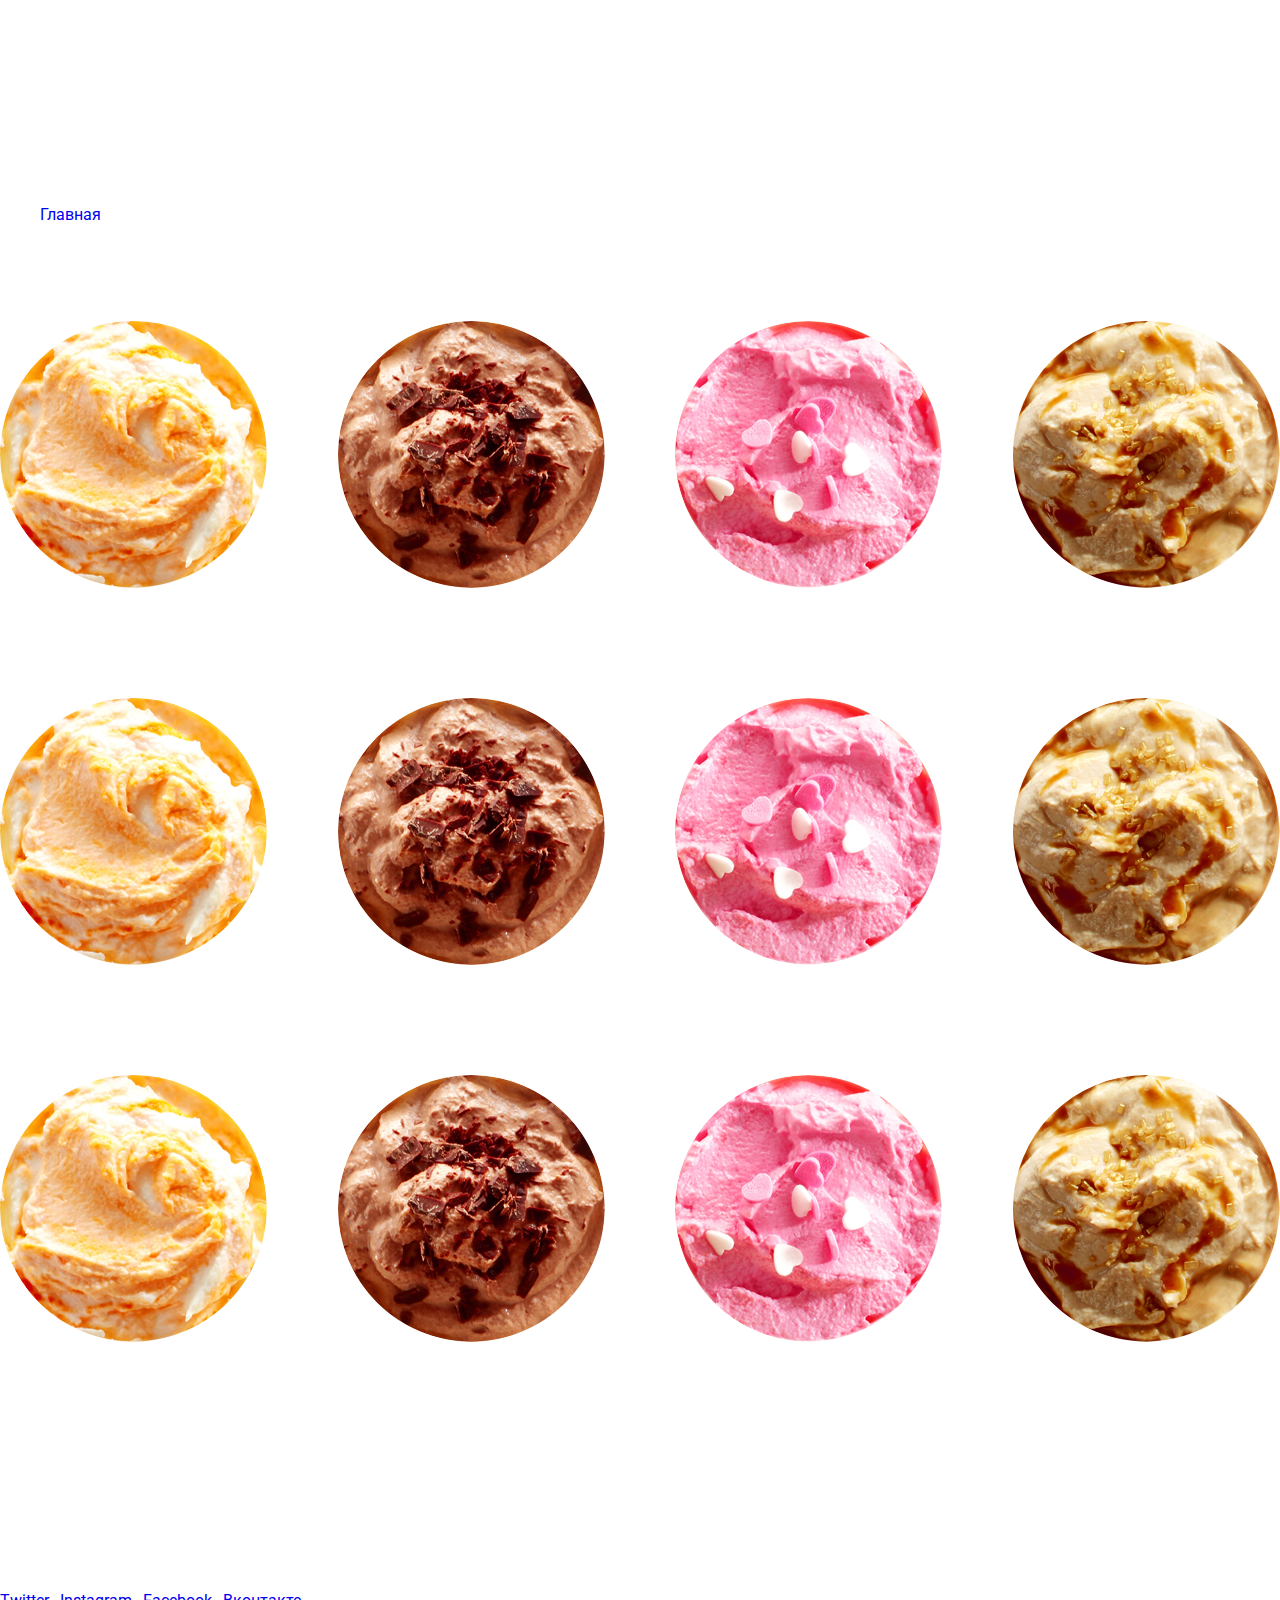
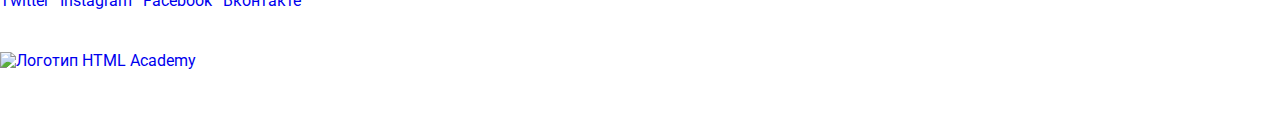
==== catalog.html @ 79c42450 "Разметка и первичная стилизация главной страницы" ====
<!DOCTYPE html>
<html lang="ru">
  <head>
    <meta charset="utf-8">
    <title>HTML Academy: Глейси</title>
    <link href="https://fonts.googleapis.com/css?family=Roboto:400,700&display=swap&subset=cyrillic-ext" rel="stylesheet">
    <link href="css/normalize.css" rel="stylesheet">
    <link href="css/style.css" rel="stylesheet">
  </head>

  <body>
    <div class="page-wrapper">
      <header class="header">
        <a href="index.html"><img src="img/logo.svg" width="154" height="64" alt="gllacy shop logo"></a>
        <nav class="navigation">
          <ul class="menu">
            <li><a href="catalog.html">Каталог</a></li>
            <li><a href="delivery.html">Доставка и оплата</a></li>
            <li><a href="about.html">О Компании</a></li>
          </ul>
          <div class="contacts">
            <ul class="user">
              <li><a href="search.html">Поиск</a></li>
              <li><a href="login.html">Вход</a></li>
              <li><a href="cart.html">Корзина</a></li>
            </ul>
            <p>C 10 до 20, ежедневно</p>
            <p>8 812 450-25-25</p>
          </div>
        </nav>
      </header>
    <main>
      <section>
        <ul>
          <li><a href="index.html">Главная</a></li>
          <li>Каталог</li>
          <li>Сливочное</li>
        </ul>
      </section>
      <h1>Сливочное мороженое</h1>
      <form>

      </form>
      <section>
        <ul class="ice-card">
          <li>
            <img class="ice-cream" src="img/ice/orange.jpg" width="267" height="267" alt="Сливочное с апельсиновым джемом и цитрусовой стружкой">
            <p>310₽/кг</p>
            <a href="orange.html">Сливочное с апельсиновым джемом и цитрусовой стружкой</a>
          </li>
          <li>
            <img class="ice-cream" src="img/ice/chocolate.jpg" width="267" height="267" alt="Сливочно-кофейное с кусочками шоколада">
            <p>380₽/кг</p>
            <a href="chocolate.html">Сливочно-кофейное с кусочками шоколада</a> 
          </li>
          <li>
            <img class="ice-cream" src="img/ice/strawberry.jpg" width="267" height="267" alt="Сливочно-клубничное с присыпкой из белого шоколада">
            <p>355₽/кг</p>
            <a href="strawberry.html">Сливочно-клубничное с присыпкой из белого шоколада</a>
          </li>
          <li>
            <img class="ice-cream" src="img/ice/caramel.jpg" width="267" height="267" alt="Сливочное крем-брюле с карамельной подливкой">
            <p>415₽/кг</p>
            <a href="caramel.html">Сливочное крем-брюле с карамельной подливкой</a>
          </li>
          <li>
            <img class="ice-cream" src="img/ice/orange.jpg" width="267" height="267" alt="Сливочное с апельсиновым джемом и цитрусовой стружкой">
            <p>310₽/кг</p>
            <a href="orange.html">Сливочное с апельсиновым джемом и цитрусовой стружкой</a>
          </li>
          <li>
            <img class="ice-cream" src="img/ice/chocolate.jpg" width="267" height="267" alt="Сливочно-кофейное с кусочками шоколада">
            <p>380₽/кг</p>
            <a href="chocolate.html">Сливочно-кофейное с кусочками шоколада</a> 
          </li>
          <li>
            <img class="ice-cream" src="img/ice/strawberry.jpg" width="267" height="267" alt="Сливочно-клубничное с присыпкой из белого шоколада">
            <p>355₽/кг</p>
            <a href="strawberry.html">Сливочно-клубничное с присыпкой из белого шоколада</a>
          </li>
          <li>
            <img class="ice-cream" src="img/ice/caramel.jpg" width="267" height="267" alt="Сливочное крем-брюле с карамельной подливкой">
            <p>415₽/кг</p>
            <a href="caramel.html">Сливочное крем-брюле с карамельной подливкой</a>
          </li>
          <li>
            <img class="ice-cream" src="img/ice/orange.jpg" width="267" height="267" alt="Сливочное с апельсиновым джемом и цитрусовой стружкой">
            <p>310₽/кг</p>
            <a href="orange.html">Сливочное с апельсиновым джемом и цитрусовой стружкой</a>
          </li>
          <li>
            <img class="ice-cream" src="img/ice/chocolate.jpg" width="267" height="267" alt="Сливочно-кофейное с кусочками шоколада">
            <p>380₽/кг</p>
            <a href="chocolate.html">Сливочно-кофейное с кусочками шоколада</a> 
          </li>
          <li>
            <img class="ice-cream" src="img/ice/strawberry.jpg" width="267" height="267" alt="Сливочно-клубничное с присыпкой из белого шоколада">
            <p>355₽/кг</p>
            <a href="strawberry.html">Сливочно-клубничное с присыпкой из белого шоколада</a>
          </li>
          <li>
            <img class="ice-cream" src="img/ice/caramel.jpg" width="267" height="267" alt="Сливочное крем-брюле с карамельной подливкой">
            <p>415₽/кг</p>
            <a href="caramel.html">Сливочное крем-брюле с карамельной подливкой</a>
          </li>
        </ul>
      </section>
      <section>
        <ul>
          <li>1</li>
          <li>2</li>
          <li>3</li>
          <li>4</li>
          <li>5</li>
          <li>></li>
        </ul>
      </section>
    </main>
    <footer>
      <div class="footer-social">
        <ul>
          <li><a href="twitter.com/sedona">Twitter</a></li>
          <li><a href="instagram.com/sedona">Instagram</a></li>
          <li><a href="facebook.com/sedona">Facebook</a></li>
          <li><a href="vk.com/c/sedona">Вконтакте</a></li>
        </ul>
      </div>
      <div class="footer-menu">
        <ul>
          <li><a href="for-suppliers.html">Для поставщиков</a></li>
          <li><a href="production.html">О производстве</a></li>
          <li><a href="documents.html">Наши документы</a></li>
          <li><a href="standards.html">Экологические стандарты</a></li>
        </ul>
      </div>
      <div>
        <a href="https://htmlacademy.ru/intensive/htmlcss"><img src="img/logo-htmlacademy.png" width="115" height="41" alt="Логотип HTML Academy"></a>
        <p>Сделано в HTML Academy 2019</p>
      </div>
    </footer>
    </div>
  </body>
</html>
---- css/style.css ----
body {
    margin: 0;
    padding: 0;
    font-family: "Roboto", Arial, sans-serif;
    font-size: 16px;
    line-height: 18px;
    font-weight: 400;
    color: #ffffff;
    box-sizing: border-box;
}
.visually-hidden {
    position: absolute;
    clip: rect(0 0 0 0);
    width: 1px;
    height: 1px;
    margin: -1px;
}
a {
    text-decoration: none;
}
.site-wrapper {
    box-sizing: border-box;
    position: relative;
    min-width: 1200px;
    margin: 0 auto;
    padding: 0 27px;
    background-color: #849d8f;
    background-image: url("../img/main-ice.png");
    background-repeat: no-repeat;
    background-position: top center;
    transition: background-image 0.5s ease, background-color 0.5s ease;
}
.site-wrapper::before,
.site-wrapper::after {
  content: "";
  visibility: hidden;
}

.site-wrapper::before {
  background-image: url("img/second-ice.png");
}

.site-wrapper::after {
  background-image: url("img/third-ice.png");
}
/* Слайдер */
.container {
    width: 1146px;
    margin: 0 auto;
    padding: 0 20px;
}
.slider {
    position: relative;
    padding-top: 265px;
    padding-bottom: 41px;
    text-align: center;
    color: #ffffff;
}
.slider-list {
    margin: 0;
    padding: 0;
    list-style: none;
}
.slide-title {
    width: 700px;
    margin: 0 auto;
    margin-bottom: 29px;
    font-size: 60px;
    line-height: 60px;
    font-weight: 800;
}
.slider-button {
    vertical-align: top;
    display: inline-block;
    font-size: 32px;
    line-height: 44px;
    font-weight: bold;
    text-align: center;
    color: #ffffff;
    text-decoration: none;
    text-shadow: 0 2px 5px rgba(160, 32, 11, 0.76);
    background: #f26843;
    background: linear-gradient(#F26843, #E74A35);
    border: none;
    border-radius: 50px;
    padding: 10px 40px;
    box-shadow: 0 2px 2px rgba(172, 16, 0, 0.64);
    cursor: pointer;
}
.slider-button:hover,
.slider-button:focus {
    background: linear-gradient(to bottom, #f58669 0%, #ec6f5e 100%);
    box-shadow: 0 2px 2px rgba(172, 16, 0, 1);
}
.slider-button:active {
    background: linear-gradient(to bottom, #d84732 0%, #e1613e 100%);
    box-shadow: inset 0 2px 2px rgba(172, 16, 0, 1);
}
.slider-controls {
    position: absolute;
    bottom: 63px;
    left: 0;
    z-index: 20;    
    font-size: 0;
}
.slider-controls label {
    display: inline-block;
    width: 17px;
    height: 17px;
    margin-right: 8px;
    vertical-align: top;
    background-color: transparent;
    border: 2px solid #ffffff;
    border-radius: 50%;
    cursor: pointer;
}
.slide {
    display: none;
}
#product-1:checked ~ .site-wrapper #slide1,
#product-2:checked ~ .site-wrapper #slide2,
#product-3:checked ~ .site-wrapper #slide3 {
  display: block;
}
#product-1:checked ~ .site-wrapper label[for="product-1"],
#product-2:checked ~ .site-wrapper label[for="product-2"],
#product-3:checked ~ .site-wrapper label[for="product-3"] {
  background-color: #ffffff;
}
#product-1:checked ~ .site-wrapper {
    background-color: #849d8f;
    background-image: url("../img/main-ice.png");
}
  
#product-2:checked ~ .site-wrapper {
    background-color: #8996a6;
    background-image: url("../img/second-ice.png");
}
  
#product-3:checked ~ .site-wrapper {
    background-color: #9d8b84;
    background-image: url("../img/third-ice.png");
}
/*Шапка*/
.header {
    display: flex;
    min-height: 118px;
    padding-top: 10px;
}
.main-navigation {
    display: flex;
    width: 100%;
    font-weight: bold;
    padding-top: 3px;
}
.menu,
.user {
    display: flex;
    list-style: none;
}
.user-navigation {
    display: flex;
    margin-left: auto;
    flex-direction: column;
    align-items: flex-end;
}
.menu li {
    margin-right: 25px;
}
.menu a {
    color: #ffffff;
    border-bottom: 1px solid rgba(255, 255, 255, 0.2);
}
.user a {
    display: flex;
    align-items: center;
    color: #ffffff;
}
.user li {
    font-weight: normal;
    font-size: 14px;
    line-height: 16px;
    background-color: rgba(255, 255, 255, 0.2);
    padding: 5px 15px;
    border-radius: 20px;
    margin-left: 10px;
}
.search li {
    padding: 7px;
}
.cart svg,
.login svg {
    padding-right: 5px;
}
.header-time {
    font-size: 14px;
    line-height: 16px;
    margin: 5px;
}
.header-tel {
    color: #ffffff;
    font-size: 22px;
    line-height: 24px;
}

/*Содержимое*/
.info-blocks {
    display: flex;
    margin-bottom: 40px;
}
.block {
    position: relative;
    width: 560px;
    min-height: 195px;
    border-radius: 15px;
}
.block:not(:last-child) {
    margin-right: 25px;
}
.raspberry-promo,
.chocolate-promo {
    font-size: 18px;
    line-height: 22px;
    font-weight: bold;
    padding: 20px;
    padding-top: 15px;
}
.raspberry-promo h2,
.chocolate-promo h2 {
    font-size: 35px;
    line-height: 41px;
    margin-top: 0;
    margin-bottom: 15px;
}
.raspberry-promo {
    background: url("../img/bg-raspberry.jpg") no-repeat center;
}
.chocolate-promo {
    background: url("../img/bg-chocolate.jpg") no-repeat center;
}
.raspberry-promo p,
.chocolate-promo p {
    margin-top: 0;
}
.block-button {
    position: absolute;
    display: inline-block;
    right: 20px;
    bottom: 25px;
    font-size: 18px;
    line-height: 24px;
    color: #ffffff;
    background: linear-gradient(#F26843, #E74A35);
    border: none;
    border-radius: 50px;
    padding: 11px 23px;
    box-shadow: 0 2px 2px rgba(172, 16, 0, 0.64);
}
.mailing-button {
    font-size: 18px;
    line-height: 24px;
    font-weight: bold;
    color: #ffffff;
    background: linear-gradient(#F26843, #E74A35);
    border: none;
    border-radius: 50px;
    padding: 10px 20px;
    box-shadow: 0 2px 2px rgba(172, 16, 0, 0.64);   
}
.block-button:hover,
.block-button:focus,
.mailing-button:hover,
.mailing-button:focus {
    background: linear-gradient(rgba(255, 255, 255, 0.2), rgba(255, 255, 255, 0.2)),
    linear-gradient(#E74A35, #F26843);
    box-shadow: 0px 2px 2px #AC1000;
}
.block-button:active,
.mailing-button:active {
    background: linear-gradient(rgba(0, 0, 0, 0.07), rgba(0, 0, 0, 0.07)), 
    linear-gradient(0deg, #F26843 0%, #E74A35 100%);;
    box-shadow: inset 0px 2px 2px #942718;
}
.advantages {
    display: flex;
    justify-content: space-between;
    flex-wrap: wrap;
    width: 100%;
    min-height: 305px;
    background: url("../img/bg-waffle.jpg") center;
    color: #323232;
    border-radius: 15px;
    padding: 25px 20px;
    margin-bottom: 40px;
    box-sizing: border-box;
}
.advantages h2 {
    font-size: 24px;
    line-height: 30px;
    margin: 0;
    margin-bottom: 22px;
}
.advantages p {
    position: relative;
    font-size: 16px;
    line-height: 22px;
    width: 480px;
    padding-left: 55px;
    margin: 0;
    margin-bottom: 25px;
}
.advantages p:nth-last-child(1),
.advantages p:nth-last-child(2) {
    margin: 0;
}
.production::before {
    position: absolute;
    content: "";
    background-image: url("../img/ice-cream.svg");
    background-repeat: no-repeat;
    width: 49px;
    height: 49px;
    left: 0;
    top: -15px;
}
.eco::before {
    position: absolute;
    content: "";
    background-image: url("../img/eco.svg");
    background-repeat: no-repeat;
    width: 49px;
    height: 49px;
    left: 0;
    top: -15px;
}
.farm::before {
    position: absolute;
    content: "";
    background-image: url("../img/cow.svg");
    background-repeat: no-repeat;
    width: 49px;
    height: 49px;
    left: -7px;
    top: -15px;
}
.delivery::before {
    position: absolute;
    content: "";
    background-image: url("../img/thermometer.svg");
    background-repeat: no-repeat;
    width: 49px;
    height: 49px;
    left: -7px;
    top: -15px;
}
.service { 
    box-sizing: border-box;
    background: url("../img/bg-strawberry.jpg") no-repeat; 
    background-position: -27px -225px;
    background-color: #ffffff;
    color: #323232;
    padding: 25px 20px;
    min-height: 220px;
}
.service p {
    margin: 0;
    margin-bottom: 7px;
}
.service a {
    display: inline-block;
    width: 300px;
    font-size: 24px;
    line-height: 30px;
    font-weight: bold;
    color: #323232;
    text-decoration: underline;
}
.service a:hover,
.service a:focus,
.service a:active,
.ice-card a:hover,
.ice-card a:active,
.ice-card a:focus {
    color: #FFBC9E;
    border-bottom: 1px solid rgba(249, 172, 159, 0.3);
}
.mailing {
    position: relative;
    color: #5a5a5a;
    background-color: #F8F7F4;
    background: url("../img/bg-post.png") no-repeat;
    border-radius: 15px;
    min-height: 220px;
}
.inner-mailing {
    box-sizing: border-box;
    position: absolute;
    background-color: #F8F7F4;
    margin: 5px;
    border-radius: 15px;
    min-height: 210px;
    padding: 28px 22px;
}
.inner-mailing p {
    margin: 0;
    line-height: 22px;
}
.mailing-form {
    display: flex;
    justify-content: space-between;
    margin-top: 37px;
}
.mailing-form input {
    color: #323232;
    font-weight: bold;
    padding: 12px;
    width: 340px;
    border-radius: 5px;
    border: none;
    box-shadow: inset 0 0 0 1px rgba(178, 178, 178, 0.52);
}
.mailing-form input:hover {
    border: none;
    box-shadow: inset 0 0 0 2px rgba(154, 154, 154, 0.52);
}
.mailing-form input:focus,
.mailing-form input:active {
    border: none;
    outline: none;
    box-shadow: inset 0 0 0 2px rgba(46, 136, 228, 0.52);
}
input::-webkit-input-placeholder {
    color: #999999;
    font-weight: normal;
}
.map-section {
    position: relative;
    padding-top: 15px;
}
.map {
    display: block;
    position: relative;
    padding: 0;
    margin: 0;
    left: 50%;
    transform: translate(-50%);
}
.feedback {
    box-sizing: border-box;
    position: absolute;
    right: 0;
    top: 50%;
    transform: translateY(-50%);
    margin: 0;
    width: 305px;
    min-height: 300px;
    padding: 12px 24px;
    color: #323232;
    background-color: #ffffff;
    border-radius: 15px;
    font-size: 14px;
    line-height: 20px;
    font-weight: bold;
}
.contacts {
    font-size: 18px;
    line-height: 24px;
    margin: 0;
    padding: 0;
}
.contacts-info {
    width: 180px;
    margin: 0;
    padding: 0;
    padding-top: 18px;
}
.tel {
    padding-top: 7px;
}
.time {
    padding-top: 0;
}
.feedback-button {
    font-size: 18px;
    line-height: 24px;
    font-weight: bold;
    color: #ffffff;
    background: linear-gradient(#F26843, #E74A35);
    border: none;
    border-radius: 50px;
    padding: 10px 30px;
    margin-top: 25px;
    box-shadow: 0 2px 2px rgba(172, 16, 0, 0.64);
}
.feedback-button:hover,
.feedback-button:focus {
    background: linear-gradient(rgba(255, 255, 255, 0.2), rgba(255, 255, 255, 0.2)),
    linear-gradient(#E74A35, #F26843);
    box-shadow: 0px 2px 2px #AC1000;
}
.feedback-button:active {
    background: linear-gradient(rgba(0, 0, 0, 0.07), rgba(0, 0, 0, 0.07)), 
    linear-gradient(0deg, #F26843 0%, #E74A35 100%);;
    box-shadow: inset 0px 2px 2px #942718;
}

/* Каталог  */
.ice-card {
    list-style: none;
    padding: 0;
    margin: 0;
    display: flex;
    flex-wrap: wrap;
    justify-content: space-between;
}
.ice-card a {
    font-size: 16px;
    line-height: 22px;
    color: #ffffff;
    border-bottom: 1px solid rgba(255, 255, 255, 0.3);
}
.ice-card li {
    width: 267px;
    text-align: center;
}
.ice-card img {
    border-radius: 50%;
    margin-bottom: 12px;
}
.hits li {
    position: relative;
    margin-bottom: 36px;
}
.item-price {
    position: absolute;
    display: flex;
    align-items: baseline;
    top: 180px;
    left: 0;
}
.item-price svg {
    align-self: center;
}
.price {
    font-size: 45px;
    font-weight: bold;
    padding-right: 4px;
}
.measure {
    font-size: 30px;
    font-weight: bold;
}
/*Футер*/
.footer {
    min-height: 100px;
    display: flex;
    justify-content: space-between;
    align-items: center;
    border-top: 1px solid rgba(255, 255, 255, 0.3); 
}
.footer-social ul {
    display: flex;
    list-style: none;
    padding: 0;
    margin: 0;
}
.footer-social li {
    margin-right: 11px;
}
.footer-social svg {
    opacity: 0.8;
    border: 2px solid rgba(255, 255, 255, 0.5);
    border-radius: 50%;
}
.footer-menu { 
    width: 350px;
}
.footer-menu ul {
    display: flex;
    flex-wrap: wrap;
    list-style: none;
    padding: 0;
    margin: 0;
}
.footer-menu li {
    min-width: 140px;
    font-size: 13px;
    line-height: 16px;
    padding-right: 2px;
    padding-bottom: 5px;
}
.footer-menu a {   
    color: #ffffff;
    border-bottom: 1px solid rgba(255, 255, 255, 0.2);
}
.footer-menu a:hover,
.footer-menu a:active,
.footer-menu a:focus {
    color: #FFBC9E;
    border-bottom: 1px solid rgba(249, 172, 159, 0.3);
}
.favourite {
    position: relative;
    font-weight: bold;
}
.favourite::before {
    position: absolute;
    content: "";
    width: 15px;
    height: 13px;
    background: url("../img/heart.svg") no-repeat;
    top: 0;
    left: -20px;
}
.footer-copyright {
    display: flex;
    flex-direction: column;
}
.footer-copyright p {
    font-size: 12px;
    line-height: 16px;
    margin: 0;
    margin-top: 5px;
}
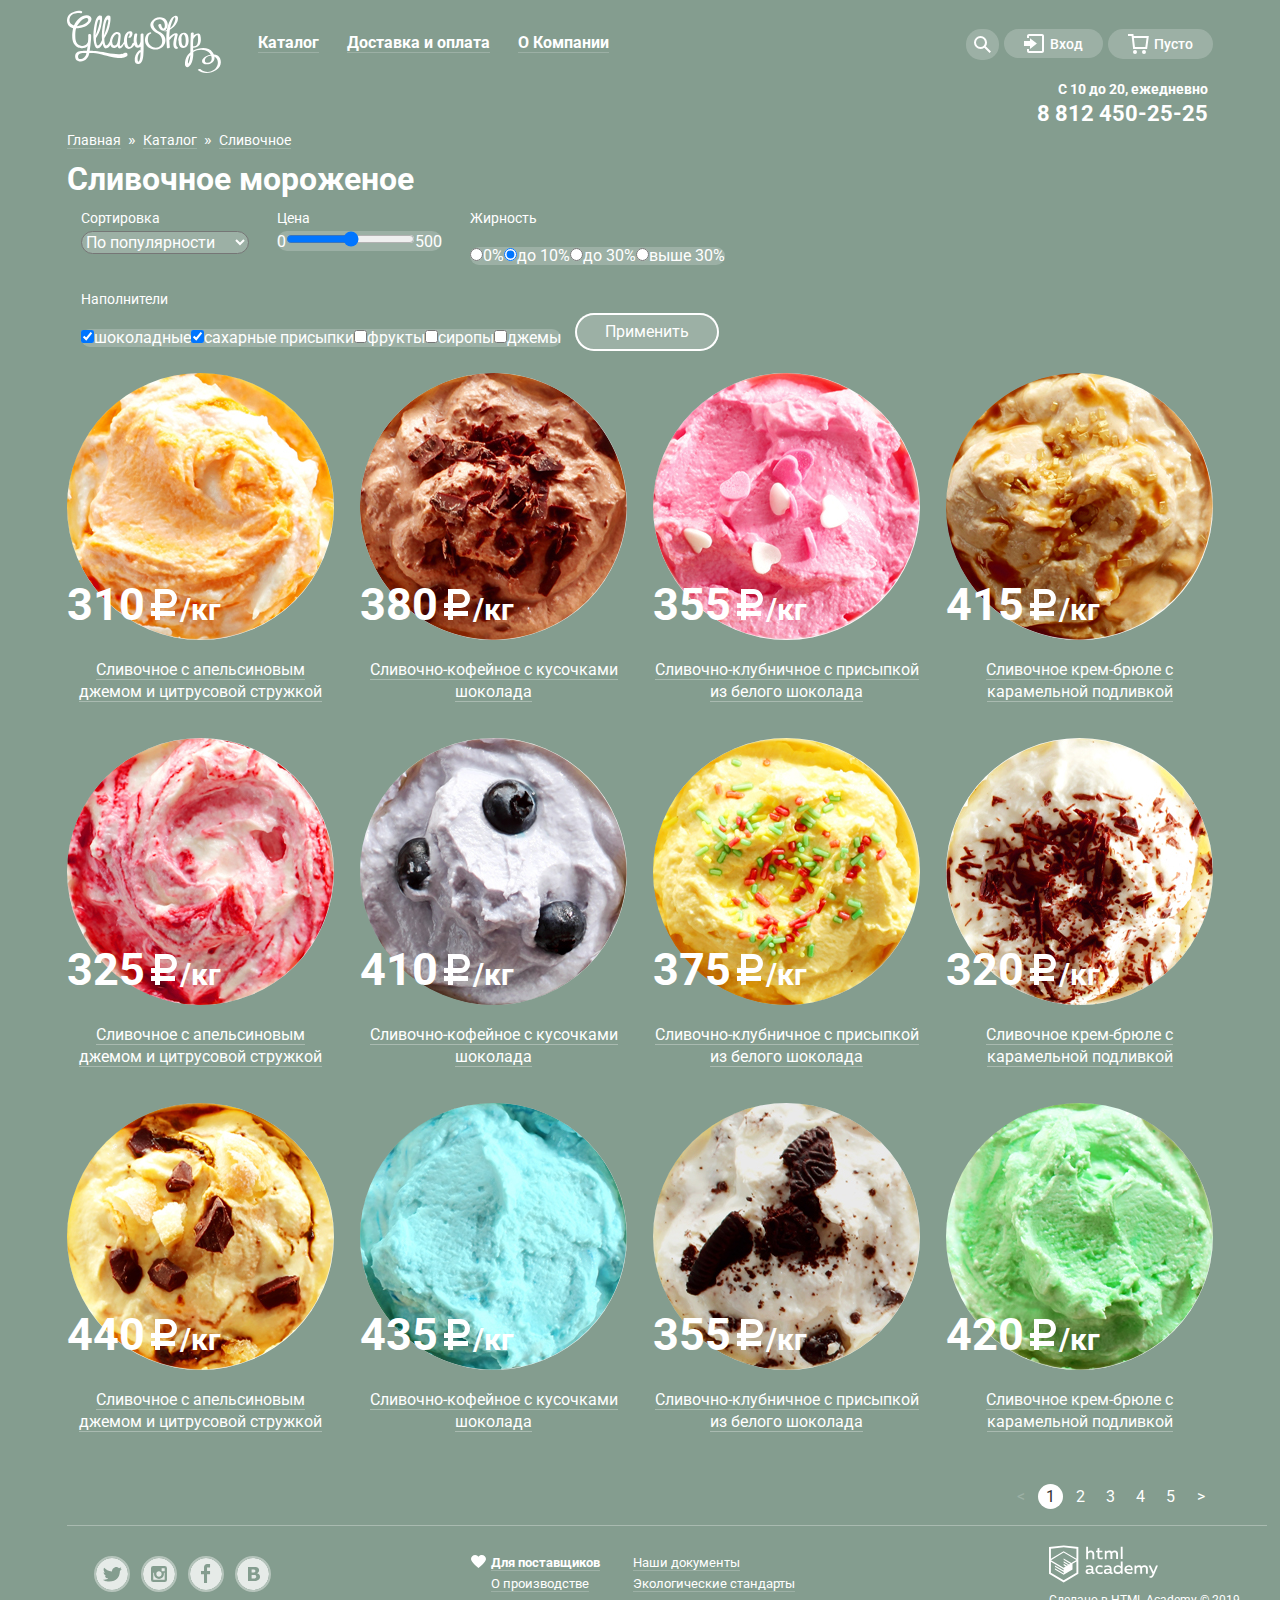
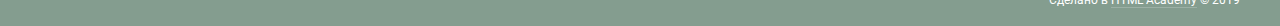
==== commit 724f2a92: "Разметка, оживление" ====
--- a/catalog.html
+++ b/catalog.html
@@ -9,134 +9,284 @@
   </head>
 
   <body>
-    <div class="page-wrapper">
+    <div class="inner-wrapper">
       <header class="header">
-        <a href="index.html"><img src="img/logo.svg" width="154" height="64" alt="gllacy shop logo"></a>
-        <nav class="navigation">
+        <a class="header-logo" href="index.html"><img src="img/logo.svg" width="154" height="64" alt="gllacy shop logo"></a>
+        <nav class="main-navigation">
           <ul class="menu">
-            <li><a href="catalog.html">Каталог</a></li>
-            <li><a href="delivery.html">Доставка и оплата</a></li>
-            <li><a href="about.html">О Компании</a></li>
-          </ul>
-          <div class="contacts">
+            <li class="menu-menu-item"><a href="catalog.html">Каталог</a>
+              <!--<ul class="submenu">
+                <li><a href="#">Новинки</a></li>
+                <li><a href="#">Сливочное</a></li>
+                <li><a href="#">Щербеты</a></li>
+                <li><a href="#">Фруктовый лед</a></li>
+                <li><a href="#">Мелорин</a></li>
+              </ul>-->
+            </li>
+            <li class="menu-menu-item"><a href="delivery.html">Доставка и оплата</a></li>
+            <li class="menu-menu-item"><a href="about.html">О Компании</a></li>
+          </ul>
+          <div class="user-navigation">
             <ul class="user">
-              <li><a href="search.html">Поиск</a></li>
-              <li><a href="login.html">Вход</a></li>
-              <li><a href="cart.html">Корзина</a></li>
+              <li><button class="user-menu-item search" type="button">
+                <svg xmlns="http://www.w3.org/2000/svg" xmlns:xlink="http://www.w3.org/1999/xlink" width="17" height="17" viewBox="0 0 17 17"><path fill="#fff" d="M16.958 15.527L11.75 10.32A6.455 6.455 0 0 0 13 6.5 6.5 6.5 0 1 0 6.5 13a6.465 6.465 0 0 0 3.839-1.263l5.205 5.204 1.414-1.414zM6.5 11C4.019 11 2 8.981 2 6.5S4.019 2 6.5 2 11 4.019 11 6.5 8.981 11 6.5 11z"/></svg>
+              </button></li>
+              <li><button class="user-menu-item" type="button">
+                <svg class="login-icon" xmlns="http://www.w3.org/2000/svg" xmlns:xlink="http://www.w3.org/1999/xlink" width="21" height="19" viewBox="0 0 21 19" fill="#ffffff"><path d="M6 14.875L12.917 9.5 6 4.125v2.917H-.042v4.917H6z"/><path d="M18 0H5C3.9 0 3 .9 3 2v2h2V2h13v15H5v-2H3v2c0 1.1.9 2 2 2h13c1.1 0 2-.9 2-2V2c0-1.1-.9-2-2-2z"/></svg>
+                Вход</button></li>
+              <li><button class="user-menu-item" type="button">
+                <svg class="cart-icon" xmlns="http://www.w3.org/2000/svg" fill="#ffffff" width="21" height="20" viewBox="0 0 21 20"><path d="M5.657 2.031L5.422 0H0v2h3.64l1.5 13h13.988l1.699-12.969H5.657zM17.372 13H6.922L5.888 4.031h12.66L17.372 13z"/><circle cx="6.984" cy="18" r="2"/><circle cx="15.984" cy="18" r="2"/></svg>
+                Пусто</button></li>
             </ul>
-            <p>C 10 до 20, ежедневно</p>
-            <p>8 812 450-25-25</p>
+            <p class="header-time">C 10 до 20, ежедневно
+            <a class="header-tel" href="tel:+78124502525">8 812 450-25-25</a>
+            </p>
           </div>
         </nav>
       </header>
+      </header>
     <main>
       <section>
-        <ul>
+        <ul class="breadcrumbs">
           <li><a href="index.html">Главная</a></li>
-          <li>Каталог</li>
-          <li>Сливочное</li>
+          <li><a href="#">Каталог</a></li>
+          <li><a class="breadcrumbs-active">Сливочное</a></li>
         </ul>
       </section>
       <h1>Сливочное мороженое</h1>
-      <form>
-
+      <form class="filter-form">
+        <fieldset>
+          <legend class="filter-legend">Сортировка</legend>
+          <select class="select">
+            <option value="by-popular">По популярности</option>
+            <option value="by-lower-price">Сначала недорогие</option>
+            <option value="by-higher-price">Сначала дорогие</option>
+            <option value="by-fat">По жирности</option>
+          </select>
+        </fieldset>
+        <fieldset>
+          <legend class="filter-legend">Цена</legend>
+          <div class="price-range">
+            <label>0<input type="range">500</label>
+          </div>
+        </fieldset>
+        <fieldset>
+          <legend class="filter-legend">Жирность</legend>
+          <ul class="radiobuttons">
+            <li><label><input type="radio" name="fat" value="zero">0%</label></li>
+            <li><label><input type="radio" name="fat" value="ten" checked>до 10%</label></li>
+            <li><label><input type="radio" name="fat" value="thirty">до 30%</label></li>
+            <li><label><input type="radio" name="fat" value="more">выше 30%</label></li>
+          </ul>
+        </fieldset>
+        <fieldset>
+          <legend class="filter-legend">Наполнители</legend>
+          <ul class="checkboxes">
+            <li><label><input type="checkbox" name="choco" checked>шоколадные</label></li>
+            <li><label><input type="checkbox" name="sugar" checked>сахарные присыпки</label></li>
+            <li><label><input type="checkbox" name="fruit">фрукты</label></li>
+            <li><label><input type="checkbox" name="syrop">сиропы</label></li>
+            <li><label><input type="checkbox" name="jam">джемы</label></li>
+          </ul>
+        </fieldset>
+        <button class="filter-button" type="button">Применить</button>
       </form>
       <section>
         <ul class="ice-card">
           <li>
             <img class="ice-cream" src="img/ice/orange.jpg" width="267" height="267" alt="Сливочное с апельсиновым джемом и цитрусовой стружкой">
-            <p>310₽/кг</p>
+            <div class="item-price">
+              <p class="price">310</p>
+              <svg xmlns="http://www.w3.org/2000/svg" width="31" height="36" viewBox="0 0 31 36"><path fill="#ffffff" d="M11 21h7.451c5.247 0 9.5-4.253 9.5-9.5S23.698 2 18.451 2H6v14H2v5h4v3H2v5h4v4h5v-4h15v-5H11v-3zm0-14h7.451v-.03a4.53 4.53 0 0 1 0 9.06V16H11V7z"/></svg>
+              <p class="measure">/кг</p>
+            </div>
             <a href="orange.html">Сливочное с апельсиновым джемом и цитрусовой стружкой</a>
+            <div class="quick-view">
+              <button class="button quick-view-button">Быстрый просмотр</button>
+            </div>
           </li>
           <li>
             <img class="ice-cream" src="img/ice/chocolate.jpg" width="267" height="267" alt="Сливочно-кофейное с кусочками шоколада">
-            <p>380₽/кг</p>
+            <div class="item-price">
+              <p class="price">380</p>
+              <svg xmlns="http://www.w3.org/2000/svg" width="31" height="36" viewBox="0 0 31 36"><path fill="#ffffff" d="M11 21h7.451c5.247 0 9.5-4.253 9.5-9.5S23.698 2 18.451 2H6v14H2v5h4v3H2v5h4v4h5v-4h15v-5H11v-3zm0-14h7.451v-.03a4.53 4.53 0 0 1 0 9.06V16H11V7z"/></svg>
+              <p class="measure">/кг</p>
+            </div>
             <a href="chocolate.html">Сливочно-кофейное с кусочками шоколада</a> 
+            <div class="quick-view">
+              <button class="button quick-view-button">Быстрый просмотр</button>
+            </div>
           </li>
           <li>
             <img class="ice-cream" src="img/ice/strawberry.jpg" width="267" height="267" alt="Сливочно-клубничное с присыпкой из белого шоколада">
-            <p>355₽/кг</p>
+            <div class="item-price">
+              <p class="price">355</p>
+              <svg xmlns="http://www.w3.org/2000/svg" width="31" height="36" viewBox="0 0 31 36"><path fill="#ffffff" d="M11 21h7.451c5.247 0 9.5-4.253 9.5-9.5S23.698 2 18.451 2H6v14H2v5h4v3H2v5h4v4h5v-4h15v-5H11v-3zm0-14h7.451v-.03a4.53 4.53 0 0 1 0 9.06V16H11V7z"/></svg>
+              <p class="measure">/кг</p>
+            </div>
             <a href="strawberry.html">Сливочно-клубничное с присыпкой из белого шоколада</a>
+            <div class="quick-view">
+              <button class="button quick-view-button">Быстрый просмотр</button>
+            </div>
           </li>
           <li>
             <img class="ice-cream" src="img/ice/caramel.jpg" width="267" height="267" alt="Сливочное крем-брюле с карамельной подливкой">
-            <p>415₽/кг</p>
+            <div class="item-price">
+              <p class="price">415</p>
+              <svg xmlns="http://www.w3.org/2000/svg" width="31" height="36" viewBox="0 0 31 36"><path fill="#ffffff" d="M11 21h7.451c5.247 0 9.5-4.253 9.5-9.5S23.698 2 18.451 2H6v14H2v5h4v3H2v5h4v4h5v-4h15v-5H11v-3zm0-14h7.451v-.03a4.53 4.53 0 0 1 0 9.06V16H11V7z"/></svg>
+              <p class="measure">/кг</p>
+            </div>
             <a href="caramel.html">Сливочное крем-брюле с карамельной подливкой</a>
-          </li>
-          <li>
-            <img class="ice-cream" src="img/ice/orange.jpg" width="267" height="267" alt="Сливочное с апельсиновым джемом и цитрусовой стружкой">
-            <p>310₽/кг</p>
-            <a href="orange.html">Сливочное с апельсиновым джемом и цитрусовой стружкой</a>
-          </li>
-          <li>
-            <img class="ice-cream" src="img/ice/chocolate.jpg" width="267" height="267" alt="Сливочно-кофейное с кусочками шоколада">
-            <p>380₽/кг</p>
-            <a href="chocolate.html">Сливочно-кофейное с кусочками шоколада</a> 
-          </li>
-          <li>
-            <img class="ice-cream" src="img/ice/strawberry.jpg" width="267" height="267" alt="Сливочно-клубничное с присыпкой из белого шоколада">
-            <p>355₽/кг</p>
-            <a href="strawberry.html">Сливочно-клубничное с присыпкой из белого шоколада</a>
-          </li>
-          <li>
-            <img class="ice-cream" src="img/ice/caramel.jpg" width="267" height="267" alt="Сливочное крем-брюле с карамельной подливкой">
-            <p>415₽/кг</p>
-            <a href="caramel.html">Сливочное крем-брюле с карамельной подливкой</a>
-          </li>
-          <li>
-            <img class="ice-cream" src="img/ice/orange.jpg" width="267" height="267" alt="Сливочное с апельсиновым джемом и цитрусовой стружкой">
-            <p>310₽/кг</p>
-            <a href="orange.html">Сливочное с апельсиновым джемом и цитрусовой стружкой</a>
-          </li>
-          <li>
-            <img class="ice-cream" src="img/ice/chocolate.jpg" width="267" height="267" alt="Сливочно-кофейное с кусочками шоколада">
-            <p>380₽/кг</p>
-            <a href="chocolate.html">Сливочно-кофейное с кусочками шоколада</a> 
-          </li>
-          <li>
-            <img class="ice-cream" src="img/ice/strawberry.jpg" width="267" height="267" alt="Сливочно-клубничное с присыпкой из белого шоколада">
-            <p>355₽/кг</p>
-            <a href="strawberry.html">Сливочно-клубничное с присыпкой из белого шоколада</a>
-          </li>
-          <li>
-            <img class="ice-cream" src="img/ice/caramel.jpg" width="267" height="267" alt="Сливочное крем-брюле с карамельной подливкой">
-            <p>415₽/кг</p>
-            <a href="caramel.html">Сливочное крем-брюле с карамельной подливкой</a>
+            <div class="quick-view">
+              <button class="button quick-view-button">Быстрый просмотр</button>
+            </div>
+          </li>
+          <li>
+            <img class="ice-cream" src="img/ice/lingonberry.jpg" width="267" height="267" alt="Сливочное с апельсиновым джемом и цитрусовой стружкой">
+            <div class="item-price">
+              <p class="price">325</p>
+              <svg xmlns="http://www.w3.org/2000/svg" width="31" height="36" viewBox="0 0 31 36"><path fill="#ffffff" d="M11 21h7.451c5.247 0 9.5-4.253 9.5-9.5S23.698 2 18.451 2H6v14H2v5h4v3H2v5h4v4h5v-4h15v-5H11v-3zm0-14h7.451v-.03a4.53 4.53 0 0 1 0 9.06V16H11V7z"/></svg>
+              <p class="measure">/кг</p>
+            </div>
+            <a href="lingonberry.html">Сливочное с апельсиновым джемом и цитрусовой стружкой</a>
+            <div class="quick-view">
+              <button class="button quick-view-button">Быстрый просмотр</button>
+            </div>
+          </li>
+          <li>
+            <img class="ice-cream" src="img/ice/blueberry.jpg" width="267" height="267" alt="Сливочно-кофейное с кусочками шоколада">
+            <div class="item-price">
+              <p class="price">410</p>
+              <svg xmlns="http://www.w3.org/2000/svg" width="31" height="36" viewBox="0 0 31 36"><path fill="#ffffff" d="M11 21h7.451c5.247 0 9.5-4.253 9.5-9.5S23.698 2 18.451 2H6v14H2v5h4v3H2v5h4v4h5v-4h15v-5H11v-3zm0-14h7.451v-.03a4.53 4.53 0 0 1 0 9.06V16H11V7z"/></svg>
+              <p class="measure">/кг</p>
+            </div>
+            <a href="blueberry.html">Сливочно-кофейное с кусочками шоколада</a> 
+            <div class="quick-view">
+              <button class="button quick-view-button">Быстрый просмотр</button>
+            </div>
+          </li>
+          <li>
+            <img class="ice-cream" src="img/ice/lemon.jpg" width="267" height="267" alt="Сливочно-клубничное с присыпкой из белого шоколада">
+            <div class="item-price">
+              <p class="price">375</p>
+              <svg xmlns="http://www.w3.org/2000/svg" width="31" height="36" viewBox="0 0 31 36"><path fill="#ffffff" d="M11 21h7.451c5.247 0 9.5-4.253 9.5-9.5S23.698 2 18.451 2H6v14H2v5h4v3H2v5h4v4h5v-4h15v-5H11v-3zm0-14h7.451v-.03a4.53 4.53 0 0 1 0 9.06V16H11V7z"/></svg>
+              <p class="measure">/кг</p>
+            </div>
+            <a href="lemon.html">Сливочно-клубничное с присыпкой из белого шоколада</a>
+            <div class="quick-view">
+              <button class="button quick-view-button">Быстрый просмотр</button>
+            </div>
+          </li>
+          <li>
+            <img class="ice-cream" src="img/ice/chips.jpg" width="267" height="267" alt="Сливочное крем-брюле с карамельной подливкой">
+            <div class="item-price">
+              <p class="price">320</p>
+              <svg xmlns="http://www.w3.org/2000/svg" width="31" height="36" viewBox="0 0 31 36"><path fill="#ffffff" d="M11 21h7.451c5.247 0 9.5-4.253 9.5-9.5S23.698 2 18.451 2H6v14H2v5h4v3H2v5h4v4h5v-4h15v-5H11v-3zm0-14h7.451v-.03a4.53 4.53 0 0 1 0 9.06V16H11V7z"/></svg>
+              <p class="measure">/кг</p>
+            </div>
+            <a href="chips.html">Сливочное крем-брюле с карамельной подливкой</a>
+            <div class="quick-view">
+              <button class="button quick-view-button">Быстрый просмотр</button>
+            </div>
+          </li>
+          <li>
+            <img class="ice-cream" src="img/ice/vanilla.jpg" width="267" height="267" alt="Сливочное с апельсиновым джемом и цитрусовой стружкой">
+            <div class="item-price">
+              <p class="price">440</p>
+              <svg xmlns="http://www.w3.org/2000/svg" width="31" height="36" viewBox="0 0 31 36"><path fill="#ffffff" d="M11 21h7.451c5.247 0 9.5-4.253 9.5-9.5S23.698 2 18.451 2H6v14H2v5h4v3H2v5h4v4h5v-4h15v-5H11v-3zm0-14h7.451v-.03a4.53 4.53 0 0 1 0 9.06V16H11V7z"/></svg>
+              <p class="measure">/кг</p>
+            </div>
+            <a href="vanilla.html">Сливочное с апельсиновым джемом и цитрусовой стружкой</a>
+            <div class="quick-view">
+              <button class="button quick-view-button">Быстрый просмотр</button>
+            </div>
+          </li>
+          <li>
+            <img class="ice-cream" src="img/ice/menthol.jpg" width="267" height="267" alt="Сливочно-кофейное с кусочками шоколада">
+            <div class="item-price">
+              <p class="price">435</p>
+              <svg xmlns="http://www.w3.org/2000/svg" width="31" height="36" viewBox="0 0 31 36"><path fill="#ffffff" d="M11 21h7.451c5.247 0 9.5-4.253 9.5-9.5S23.698 2 18.451 2H6v14H2v5h4v3H2v5h4v4h5v-4h15v-5H11v-3zm0-14h7.451v-.03a4.53 4.53 0 0 1 0 9.06V16H11V7z"/></svg>
+              <p class="measure">/кг</p>
+            </div>
+            <a href="menthol.html">Сливочно-кофейное с кусочками шоколада</a> 
+            <div class="quick-view">
+              <button class="button quick-view-button">Быстрый просмотр</button>
+            </div>
+          </li>
+          <li>
+            <img class="ice-cream" src="img/ice/black.jpg" width="267" height="267" alt="Сливочно-клубничное с присыпкой из белого шоколада">
+            <div class="item-price">
+              <p class="price">355</p>
+              <svg xmlns="http://www.w3.org/2000/svg" width="31" height="36" viewBox="0 0 31 36"><path fill="#ffffff" d="M11 21h7.451c5.247 0 9.5-4.253 9.5-9.5S23.698 2 18.451 2H6v14H2v5h4v3H2v5h4v4h5v-4h15v-5H11v-3zm0-14h7.451v-.03a4.53 4.53 0 0 1 0 9.06V16H11V7z"/></svg>
+              <p class="measure">/кг</p>
+            </div>
+            <a href="black.html">Сливочно-клубничное с присыпкой из белого шоколада</a>
+            <div class="quick-view">
+              <button class="button quick-view-button">Быстрый просмотр</button>
+            </div>
+          </li>
+          <li>
+            <img class="ice-cream" src="img/ice/mint.jpg" width="267" height="267" alt="Сливочное крем-брюле с карамельной подливкой">
+            <div class="item-price">
+              <p class="price">420</p>
+              <svg xmlns="http://www.w3.org/2000/svg" width="31" height="36" viewBox="0 0 31 36"><path fill="#ffffff" d="M11 21h7.451c5.247 0 9.5-4.253 9.5-9.5S23.698 2 18.451 2H6v14H2v5h4v3H2v5h4v4h5v-4h15v-5H11v-3zm0-14h7.451v-.03a4.53 4.53 0 0 1 0 9.06V16H11V7z"/></svg>
+              <p class="measure">/кг</p>
+            </div>
+            <a href="mint.html">Сливочное крем-брюле с карамельной подливкой</a>
+            <div class="quick-view">
+              <button class="button quick-view-button">Быстрый просмотр</button>
+            </div>
           </li>
         </ul>
       </section>
       <section>
-        <ul>
-          <li>1</li>
-          <li>2</li>
-          <li>3</li>
-          <li>4</li>
-          <li>5</li>
-          <li>></li>
+        <ul class="pagination">
+          <li><a class="prev"><</a></li>
+          <li><a class="active">1</a></li>
+          <li><a href="#">2</a></li>
+          <li><a href="#">3</a></li>
+          <li><a href="#">4</a></li>
+          <li><a href="#">5</a></li>
+          <li><a href="#">></a></li>
         </ul>
       </section>
     </main>
     <footer>
-      <div class="footer-social">
-        <ul>
-          <li><a href="twitter.com/sedona">Twitter</a></li>
-          <li><a href="instagram.com/sedona">Instagram</a></li>
-          <li><a href="facebook.com/sedona">Facebook</a></li>
-          <li><a href="vk.com/c/sedona">Вконтакте</a></li>
-        </ul>
-      </div>
-      <div class="footer-menu">
-        <ul>
-          <li><a href="for-suppliers.html">Для поставщиков</a></li>
-          <li><a href="production.html">О производстве</a></li>
-          <li><a href="documents.html">Наши документы</a></li>
-          <li><a href="standards.html">Экологические стандарты</a></li>
-        </ul>
-      </div>
-      <div>
-        <a href="https://htmlacademy.ru/intensive/htmlcss"><img src="img/logo-htmlacademy.png" width="115" height="41" alt="Логотип HTML Academy"></a>
-        <p>Сделано в HTML Academy 2019</p>
-      </div>
+      <footer class="footer">
+        <div class="footer-social">
+          <ul>
+            <li>
+              <a class="social-button" href="twitter.com/gllacy">
+              <svg xmlns="http://www.w3.org/2000/svg" width="32" height="32" viewBox="0 0 32 32"><path fill="#FFF" d="M16 0C7.164 0 0 7.164 0 16c0 8.837 7.164 16 16 16 8.837 0 16-7.163 16-16 0-8.836-7.163-16-16-16zm7.944 12.809c-.251 6.516-3.463 10.832-10.992 10.702h-.486c-.447 0-4.543-.443-5.344-1.823 2.479.19 4.247-.406 5.12-1.136-1.048-.289-2.923-.461-3.251-2.848.384.104.618.221 1.299.113-1.307-.824-2.758-1.519-2.679-3.643.311.317 1.164.518 1.46.457-.768-.233-2.149-3.244-.974-4.781 1.984 1.79 4.075 3.482 7.804 3.643.227-2.214 1.24-3.699 3.168-4.325 1.84-.479 3.255.26 3.901 1.138.737-.224 1.453-.466 2.193-.685-.004.833-.569 1.463-.935 1.709.747.165 1.423-.475 1.423-.475-.184.963-1.094 1.725-1.707 1.954z"/></svg>
+              </a></li>
+            <li>
+              <a class="social-button" href="instagram.com/gllacy">
+              <svg xmlns="http://www.w3.org/2000/svg" width="32" height="32" viewBox="0 0 32 32" fill="#FFF"><path d="M20.916 16a4.938 4.938 0 1 1-9.877 0c0-.394.051-.773.138-1.14h-.897v6.838h11.396V14.86h-.897c.086.367.137.746.137 1.14z"/><path d="M15.978 18.659c1.466 0 2.659-1.193 2.659-2.659s-1.193-2.659-2.659-2.659c-1.466 0-2.659 1.193-2.659 2.659s1.192 2.659 2.659 2.659zM18.637 10.302h3.039v3.039h-3.039z"/><path d="M16 0C7.164 0 0 7.164 0 16c0 8.837 7.164 16 16 16 8.837 0 16-7.163 16-16 0-8.836-7.163-16-16-16zm7.955 21.698a2.285 2.285 0 0 1-2.279 2.279H10.279A2.285 2.285 0 0 1 8 21.698V10.302a2.286 2.286 0 0 1 2.279-2.279h11.396a2.286 2.286 0 0 1 2.279 2.279v11.396z"/></svg>
+              </a></li>
+            <li>
+              <a class="social-button" href="facebook.com/gllacy">
+              <svg xmlns="http://www.w3.org/2000/svg" width="32" height="32" viewBox="0 0 32 32"><path fill="#FFF" d="M16 0C7.164 0 0 7.163 0 16s7.164 16 16 16c8.837 0 16-7.164 16-16S24.837 0 16 0zm4.062 9.455h-3.021v3.444h3.021v3.445h-3.021v8.61H14.02v-8.61H11v-3.445h3.021V9.455c0-1.902 1.353-3.445 3.021-3.445h3.021v3.445z"/></svg>
+              </a></li>
+            <li>
+              <a class="social-button" href="vk.com/c/gllacy">
+              <svg xmlns="http://www.w3.org/2000/svg" width="32" height="32" viewBox="0 0 32 32"><g fill="#FFF"><path d="M16.637 14.495c.402-.019.719-.082.951-.188.326-.145.54-.33.641-.559.101-.229.15-.496.15-.797 0-.232-.058-.465-.174-.697-.116-.232-.322-.405-.617-.517-.264-.1-.592-.155-.984-.165a76.242 76.242 0 0 0-1.652-.014h-.339v2.965h.565c.571 0 1.057-.009 1.459-.028zM18.118 17.084c-.282-.081-.672-.125-1.166-.132a127.97 127.97 0 0 0-1.55-.009h-.79v3.493h.264c1.014 0 1.74-.003 2.18-.009a3.2 3.2 0 0 0 1.212-.245c.377-.157.633-.364.774-.625s.214-.562.214-.9c0-.446-.088-.788-.261-1.03-.17-.241-.464-.423-.877-.543z"/><path d="M16 0C7.164 0 0 7.164 0 16c0 8.837 7.164 16 16 16 8.837 0 16-7.163 16-16 0-8.836-7.163-16-16-16zm6.602 20.531a3.73 3.73 0 0 1-1.124 1.327c-.552.415-1.161.71-1.823.886s-1.501.264-2.519.264h-6.121V8.987h5.443c1.13 0 1.957.038 2.48.113a5.126 5.126 0 0 1 1.561.5c.533.27.929.632 1.189 1.087.26.455.392.975.392 1.558 0 .678-.179 1.278-.536 1.795-.358.518-.863.92-1.517 1.208v.075c.917.182 1.642.559 2.179 1.13.537.571.807 1.325.807 2.261 0 .678-.138 1.283-.411 1.817z"/></g></svg>
+              </a></li>
+          </ul>
+        </div>
+        <div class="footer-menu">
+          <ul>
+            <li><a class="favourite" href="for-suppliers.html">Для поставщиков</a></li>
+            <li><a href="documents.html">Наши документы</a></li>
+            <li><a href="production.html">О производстве</a></li>
+            <li><a href="standards.html">Экологические стандарты</a></li>
+          </ul>
+        </div>
+        <div class="footer-copyright">
+          <a href="https://htmlacademy.ru/intensive/htmlcss">
+            <svg id="Layer_1" data-name="Layer 1" xmlns="http://www.w3.org/2000/svg" width="109" height="38" viewBox="0 0 108.08 36.85"><title>logo-htmlacademy-small1</title><path d="M44.61,26.88a2,2,0,0,0,.55-0.1v1.33a3.25,3.25,0,0,1-1.18.21,1.67,1.67,0,0,1-1.67-1,4.84,4.84,0,0,1-3.14,1.08c-1.51,0-2.91-.83-2.91-2.55,0-2.13,2-2.79,3.71-2.79a11.08,11.08,0,0,1,2.17.25v-0.3c0-1-.76-1.77-2.19-1.77a7.42,7.42,0,0,0-3,.64v-1.7a10.21,10.21,0,0,1,3.19-.55c2.36,0,3.81,1.12,3.81,3.65v3a0.54,0.54,0,0,0,.49.59h0.17Zm-6.44-1.13A1.35,1.35,0,0,0,39.63,27h0.11a3.39,3.39,0,0,0,2.41-1V24.58a9.72,9.72,0,0,0-1.81-.21c-1,0-2.16.33-2.16,1.38h0Zm12.36-6.11a5,5,0,0,1,2.57.64V22a4.08,4.08,0,0,0-2.3-.7,2.75,2.75,0,1,0,0,5.49,5,5,0,0,0,2.43-.64v1.71a6.27,6.27,0,0,1-2.76.57A4.21,4.21,0,0,1,46,24.51q0-.21,0-0.41a4.32,4.32,0,0,1,4.18-4.46h0.38Zm12.17,7.24a2,2,0,0,0,.55-0.1v1.33a3.25,3.25,0,0,1-1.18.21,1.67,1.67,0,0,1-1.67-1,4.84,4.84,0,0,1-3.14,1.08c-1.51,0-2.91-.83-2.91-2.55,0-2.13,2-2.79,3.71-2.79a11.08,11.08,0,0,1,2.17.25v-0.3c0-1-.76-1.77-2.19-1.77a7.42,7.42,0,0,0-3,.64v-1.7a10.21,10.21,0,0,1,3.19-.55c2.36,0,3.81,1.12,3.81,3.65v3a0.54,0.54,0,0,0,.49.59h0.17Zm-6.44-1.13A1.35,1.35,0,0,0,57.73,27h0.11a3.39,3.39,0,0,0,2.41-1V24.58a9.72,9.72,0,0,0-1.81-.21c-1.06,0-2.16.33-2.16,1.38h0ZM73,16V28.2H71.35V26.88a3.88,3.88,0,0,1-3.19,1.54,4.4,4.4,0,0,1,0-8.78,3.81,3.81,0,0,1,3,1.3V16H73Zm-4.53,5.22a2.76,2.76,0,1,0,0,5.52A2.86,2.86,0,0,0,71.15,25V23A2.91,2.91,0,0,0,68.49,21.27ZM79,19.64c3.31,0,4.46,2.68,3.92,5.09H76.7c0.21,1.5,1.67,2.11,3.19,2.11a6.11,6.11,0,0,0,2.64-.59v1.6a7.14,7.14,0,0,1-3,.57C77,28.42,74.78,27,74.78,24a4.18,4.18,0,0,1,4-4.39H79Zm0.09,1.54a2.28,2.28,0,0,0-2.44,2.1v0.06H81.3A2,2,0,0,0,79.13,21.18Zm5.73,7V19.87h1.65v1a3.81,3.81,0,0,1,2.78-1.27A2.86,2.86,0,0,1,91.89,21a4.12,4.12,0,0,1,2.91-1.33A3.06,3.06,0,0,1,98,23V28.2h-1.9V23.05a1.59,1.59,0,0,0-1.42-1.75H94.42a2.8,2.8,0,0,0-2.07,1.12V28.2h-1.9V23.05A1.59,1.59,0,0,0,89,21.31H88.8a3,3,0,0,0-2.21,1.29v5.63H84.86Zm21.31-8.33h1.9l-3.91,9.46c-0.9,2.17-2.09,2.86-3.35,2.86a4.76,4.76,0,0,1-1.1-.14V30.46a2.86,2.86,0,0,0,.85.12c0.9,0,1.58-.64,2.07-1.9l0.17-.42-4-8.4h2l2.86,6.29ZM38.73,1.46V6.22a3.81,3.81,0,0,1,2.7-1.14,3.25,3.25,0,0,1,3.44,3.4v5.15H43V8.72a1.81,1.81,0,0,0-1.61-2h-0.3a2.93,2.93,0,0,0-2.32,1.39v5.52h-1.9V1.46h1.9ZM49.94,2.31v3h3V6.91h-3v3.81c0,1.1.5,1.46,1.58,1.46a4.49,4.49,0,0,0,1.69-.33v1.6A6.8,6.8,0,0,1,51,13.8a2.55,2.55,0,0,1-2.86-2.74V6.89H46.58V5.26h1.5V2.74Zm5.4,11.31V5.28H57v1A3.81,3.81,0,0,1,59.77,5a2.86,2.86,0,0,1,2.6,1.33A4.12,4.12,0,0,1,65.28,5,3.06,3.06,0,0,1,68.44,8.4v5.21h-1.9V8.46a1.59,1.59,0,0,0-1.42-1.75H64.89a2.8,2.8,0,0,0-2.07,1.12v5.78h-1.9V8.46A1.59,1.59,0,0,0,59.5,6.71H59.27A3,3,0,0,0,57.06,8v5.63H55.34ZM71.17,1.45H73V13.6H71.17V1.45ZM14.71,0H14.55L0,1.54V28.21l14.55,8.66,14.55-8.66V1.54Zm12.5,27.1L14.55,34.64,1.9,27.12V16.18l12.59,7.5V25L5.86,19.9v1.31l8.68,5.21v1.39L5.87,22.65V24l8.68,5.21,8.75-5.24V18.31L27.2,16V27.12Zm0-12.53-3.48,2-1.6,1L14.51,13v1.31L21,18.23H21l-0.14.09-1,.54-5.37-3.2V17l4.24,2.52-1,.67-3.2-1.9v1.31l2.1,1.24L14.5,22.1,2,14.65,14.51,7.11Zm0-1.32L14.49,5.76,1.91,13.25v-10L14.56,1.92,27.21,3.25v10h0Z" transform="translate(0 -0.02)" fill="#fff"/></svg>
+          </a>
+          <p>Сделано в <a class="footer-copyright-link" href="https://htmlacademy.ru/intensive/htmlcss">HTML Academy</a> © 2019</p>
+        </div>
     </footer>
     </div>
   </body>
--- a/css/style.css
+++ b/css/style.css
@@ -6,6 +6,7 @@
     line-height: 18px;
     font-weight: 400;
     color: #ffffff;
+    background-color: #849d8f;
     box-sizing: border-box;
 }
 .visually-hidden {
@@ -23,31 +24,57 @@
     position: relative;
     min-width: 1200px;
     margin: 0 auto;
-    padding: 0 27px;
     background-color: #849d8f;
     background-image: url("../img/main-ice.png");
     background-repeat: no-repeat;
     background-position: top center;
     transition: background-image 0.5s ease, background-color 0.5s ease;
 }
+.inner-wrapper {
+    box-sizing: border-box;
+    position: relative;
+    width: 1146px;
+    margin: 0 auto;
+    background-color: #849d8f;
+}
 .site-wrapper::before,
 .site-wrapper::after {
   content: "";
   visibility: hidden;
 }
-
 .site-wrapper::before {
-  background-image: url("img/second-ice.png");
-}
-
+  background-image: url("../img/second-ice.png");
+}
 .site-wrapper::after {
-  background-image: url("img/third-ice.png");
+  background-image: url("../img/third-ice.png");
+}
+.button {
+    display: block;
+    color: #ffffff;
+    font-weight: bold;
+    border: none;
+    border-radius: 50px;
+    box-shadow: 0 2px 2px rgba(172, 16, 0, 0.64);
+    background: #f26843;
+    background: linear-gradient(#F26843, #E74A35);
+    cursor: pointer;
+}
+.button:hover,
+.button:focus {
+    background: linear-gradient(rgba(255, 255, 255, 0.2), rgba(255, 255, 255, 0.2)),
+    linear-gradient(#E74A35, #F26843);
+    box-shadow: 0px 2px 2px #AC1000;
+}
+.button:active {
+    background: linear-gradient(rgba(0, 0, 0, 0.07), rgba(0, 0, 0, 0.07)), 
+    linear-gradient(0deg, #F26843 0%, #E74A35 100%);
+    box-shadow: inset 0px 2px 2px #942718;
 }
 /* Слайдер */
 .container {
     width: 1146px;
     margin: 0 auto;
-    padding: 0 20px;
+    padding: 0 27px;
 }
 .slider {
     position: relative;
@@ -74,27 +101,10 @@
     display: inline-block;
     font-size: 32px;
     line-height: 44px;
-    font-weight: bold;
     text-align: center;
-    color: #ffffff;
     text-decoration: none;
-    text-shadow: 0 2px 5px rgba(160, 32, 11, 0.76);
-    background: #f26843;
-    background: linear-gradient(#F26843, #E74A35);
-    border: none;
-    border-radius: 50px;
-    padding: 10px 40px;
-    box-shadow: 0 2px 2px rgba(172, 16, 0, 0.64);
-    cursor: pointer;
-}
-.slider-button:hover,
-.slider-button:focus {
-    background: linear-gradient(to bottom, #f58669 0%, #ec6f5e 100%);
-    box-shadow: 0 2px 2px rgba(172, 16, 0, 1);
-}
-.slider-button:active {
-    background: linear-gradient(to bottom, #d84732 0%, #e1613e 100%);
-    box-shadow: inset 0 2px 2px rgba(172, 16, 0, 1);
+    text-shadow: 0px 2px 5px rgba(172, 16, 0, 0.64);
+    padding: 10px 40px;   
 }
 .slider-controls {
     position: absolute;
@@ -114,6 +124,14 @@
     border-radius: 50%;
     cursor: pointer;
 }
+.slider-controls label:hover,
+.slider-controls label:focus {
+    background-color: rgba(255, 255, 255, 0.4);
+    border: 2px solid #ffffff;
+}
+.slider-controls label:active {
+    background-color: #ffffff;
+}
 .slide {
     display: none;
 }
@@ -147,8 +165,13 @@
     min-height: 118px;
     padding-top: 10px;
 }
+.header-logo {
+    align-self: flex-start;
+    margin-right: 23px;
+}
 .main-navigation {
     display: flex;
+    align-items: flex-start;
     width: 100%;
     font-weight: bold;
     padding-top: 3px;
@@ -156,7 +179,9 @@
 .menu,
 .user {
     display: flex;
-    list-style: none;
+    align-items: flex-start;
+    list-style: none;
+    padding: 0;
 }
 .user-navigation {
     display: flex;
@@ -164,45 +189,91 @@
     flex-direction: column;
     align-items: flex-end;
 }
-.menu li {
-    margin-right: 25px;
+.menu-menu-item {
+    position: relative;
+    padding: 5px 14px;
 }
 .menu a {
     color: #ffffff;
     border-bottom: 1px solid rgba(255, 255, 255, 0.2);
 }
-.user a {
+.menu-menu-item:hover {
+    background-color: #F7F6F3;
+    border-radius: 25px;
+}
+.menu-menu-item a:hover {
+    color: #323232;
+}
+/*.submenu {
+    position: absolute;
+    width: 146px;
+    background-color: #F7F6F3;
+    list-style: none;
+    color: #323232;
+    font-size: 14px;
+    line-height: 30px;
+    font-weight: 500;
+    top: 25px;
+    left: -40px;
+}*/
+.user-menu-item {
     display: flex;
     align-items: center;
-    color: #ffffff;
-}
-.user li {
-    font-weight: normal;
     font-size: 14px;
     line-height: 16px;
+    font-weight: 500;
+    color: #ffffff;
     background-color: rgba(255, 255, 255, 0.2);
-    padding: 5px 15px;
-    border-radius: 20px;
-    margin-left: 10px;
-}
-.search li {
-    padding: 7px;
-}
-.cart svg,
-.login svg {
-    padding-right: 5px;
+    border: none;
+    border-radius: 15px;
+    padding: 5px 20px;
+    margin-left: 5px;
+}
+.search {
+    padding: 7px 8px;
+}
+.login-icon,
+.cart-icon {
+    margin-right: 5px;
 }
 .header-time {
+    text-align: right;
     font-size: 14px;
     line-height: 16px;
     margin: 5px;
 }
 .header-tel {
+    display: block;
     color: #ffffff;
     font-size: 22px;
     line-height: 24px;
-}
-
+    padding-top: 5px;
+}
+.breadcrumbs {
+    list-style: none;
+    padding: 0;
+    margin: 0;
+    display: flex;
+}
+.breadcrumbs a {
+    color: #ffffff;
+    font-size: 14px;
+    border-bottom: 1px solid rgba(255, 255, 255, 0.2);
+}
+.breadcrumbs li:not(:last-child)::after {
+    content: "»";
+    padding: 0 7px;
+}
+.breadcrumbs a:hover,
+.breadcrumbs a:focus,
+.breadcrumbs a:active {
+    color: #FFBC9E;
+    border-bottom: 1px solid rgba(249, 172, 159, 0.3);
+}
+.breadcrumbs-active {
+    border: none;
+    cursor: auto;
+}
 /*Содержимое*/
 .info-blocks {
     display: flex;
@@ -219,6 +290,8 @@
 }
 .raspberry-promo,
 .chocolate-promo {
+    display: flex;
+    flex-direction: column;
     font-size: 18px;
     line-height: 22px;
     font-weight: bold;
@@ -243,115 +316,61 @@
     margin-top: 0;
 }
 .block-button {
-    position: absolute;
+    align-self: flex-end;
     display: inline-block;
-    right: 20px;
-    bottom: 25px;
     font-size: 18px;
     line-height: 24px;
-    color: #ffffff;
-    background: linear-gradient(#F26843, #E74A35);
-    border: none;
-    border-radius: 50px;
     padding: 11px 23px;
-    box-shadow: 0 2px 2px rgba(172, 16, 0, 0.64);
+    margin-top: auto;
 }
 .mailing-button {
     font-size: 18px;
     line-height: 24px;
-    font-weight: bold;
-    color: #ffffff;
-    background: linear-gradient(#F26843, #E74A35);
-    border: none;
-    border-radius: 50px;
     padding: 10px 20px;
-    box-shadow: 0 2px 2px rgba(172, 16, 0, 0.64);   
-}
-.block-button:hover,
-.block-button:focus,
-.mailing-button:hover,
-.mailing-button:focus {
-    background: linear-gradient(rgba(255, 255, 255, 0.2), rgba(255, 255, 255, 0.2)),
-    linear-gradient(#E74A35, #F26843);
-    box-shadow: 0px 2px 2px #AC1000;
-}
-.block-button:active,
-.mailing-button:active {
-    background: linear-gradient(rgba(0, 0, 0, 0.07), rgba(0, 0, 0, 0.07)), 
-    linear-gradient(0deg, #F26843 0%, #E74A35 100%);;
-    box-shadow: inset 0px 2px 2px #942718;
 }
 .advantages {
-    display: flex;
-    justify-content: space-between;
-    flex-wrap: wrap;
     width: 100%;
     min-height: 305px;
     background: url("../img/bg-waffle.jpg") center;
     color: #323232;
     border-radius: 15px;
-    padding: 25px 20px;
+    padding: 23px 20px;
+    padding-bottom: 0;
     margin-bottom: 40px;
     box-sizing: border-box;
+}
+.advantages-list {
+    list-style: none;
+    padding: 0;
+    margin: 0;
+    display: flex;
+    flex-wrap: wrap;
+}
+.advantage-item {
+    display: flex;
+    margin-bottom: 8px;
 }
 .advantages h2 {
     font-size: 24px;
     line-height: 30px;
     margin: 0;
-    margin-bottom: 22px;
-}
-.advantages p {
-    position: relative;
+    margin-bottom: 23px;
+}
+.advantage-text {
     font-size: 16px;
     line-height: 22px;
     width: 480px;
-    padding-left: 55px;
-    margin: 0;
-    margin-bottom: 25px;
-}
-.advantages p:nth-last-child(1),
-.advantages p:nth-last-child(2) {
-    margin: 0;
-}
-.production::before {
-    position: absolute;
-    content: "";
-    background-image: url("../img/ice-cream.svg");
-    background-repeat: no-repeat;
+    margin: 0;
+    margin-bottom: 13px;
+}
+.advantage-icon {
     width: 49px;
     height: 49px;
-    left: 0;
-    top: -15px;
-}
-.eco::before {
-    position: absolute;
-    content: "";
-    background-image: url("../img/eco.svg");
-    background-repeat: no-repeat;
-    width: 49px;
-    height: 49px;
-    left: 0;
-    top: -15px;
-}
-.farm::before {
-    position: absolute;
-    content: "";
-    background-image: url("../img/cow.svg");
-    background-repeat: no-repeat;
-    width: 49px;
-    height: 49px;
-    left: -7px;
-    top: -15px;
-}
-.delivery::before {
-    position: absolute;
-    content: "";
-    background-image: url("../img/thermometer.svg");
-    background-repeat: no-repeat;
-    width: 49px;
-    height: 49px;
-    left: -7px;
-    top: -15px;
+    margin-top: -15px;
+    margin-right: 7px;
+}
+.advantage-item:nth-child(odd) {
+    padding-right: 30px;
 }
 .service { 
     box-sizing: border-box;
@@ -385,7 +404,6 @@
     border-bottom: 1px solid rgba(249, 172, 159, 0.3);
 }
 .mailing {
-    position: relative;
     color: #5a5a5a;
     background-color: #F8F7F4;
     background: url("../img/bg-post.png") no-repeat;
@@ -394,7 +412,6 @@
 }
 .inner-mailing {
     box-sizing: border-box;
-    position: absolute;
     background-color: #F8F7F4;
     margin: 5px;
     border-radius: 15px;
@@ -429,13 +446,13 @@
     outline: none;
     box-shadow: inset 0 0 0 2px rgba(46, 136, 228, 0.52);
 }
-input::-webkit-input-placeholder {
+.mailing-form input::-webkit-input-placeholder {
     color: #999999;
     font-weight: normal;
 }
 .map-section {
     position: relative;
-    padding-top: 15px;
+    width: 100%;
 }
 .map {
     display: block;
@@ -462,14 +479,136 @@
     line-height: 20px;
     font-weight: bold;
 }
-.contacts {
+.pop-up-feedback-modal {
+    display: none;
+    position: fixed;
+    background-color: rgba(0, 0, 0, 0.4);
+    left: 0;
+    top: 0;
+    width: 100%;
+    height: 100%;
+    z-index: 30;
+}
+.pop-up-feedback-form {
+    position: relative;
+    display: flex;
+    box-sizing: border-box;
+    flex-direction: column;
+    padding: 15px 25px;
+    width: 480px;
+    min-height: 430px;
+    border-radius: 10px;
+    background-color: #F8F7F4;
+    top: 150px;
+    left: 0;
+    right: 0;
+    margin: auto;
+    z-index: 40;
+}
+.pop-up-feedback-header {
+    color: #323232;
+    font-size: 24px;
+    line-height: 28px;
+    font-weight: 500;
+    margin: 0 0 19px;
+}
+.pop-up-feedback-form label {
+    margin-bottom: 17px;
+}
+.pop-up-feedback-form input,
+.feedback-text {
+    color: #323232;
+    font-weight: bold;
+    padding: 12px;
+    width: 270px;
+    border-radius: 5px;
+    border: none;
+    box-shadow: inset 0 0 0 1px rgba(178, 178, 178, 0.52);
+}
+.pop-up-feedback-form input:hover,
+.feedback-text:hover {
+    border: none;
+    box-shadow: inset 0 0 0 2px rgba(154, 154, 154, 0.52);
+}
+.pop-up-feedback-form input:focus,
+.pop-up-feedback-form input:active,
+.feedback-text:focus,
+.feedback-text:active {
+    border: none;
+    outline: none;
+    box-shadow: inset 0 0 0 2px rgba(46, 136, 228, 0.52);
+}
+.pop-up-feedback-form input::-webkit-input-placeholder,
+.feedback-text::-webkit-input-placeholder {
+    color: #999999;
+    font-weight: normal;
+}
+.feedback-text {
+    width: 100%;
+    min-width: 430px;
+    box-sizing: border-box;
+    margin-bottom: 23px;
+}
+.pop-up-feedback-button {
+    align-self: flex-end;
+    padding: 10px 23px;
     font-size: 18px;
     line-height: 24px;
+    font-weight: 700;
+}
+.feedback-close {
+    position: absolute;
+    top: 22px;
+    right: 20px;
+    width: 17px;
+    height: 17px;
+    border: 0;
+    background-color: transparent;
+    cursor: pointer;
+}
+.feedback-close::before,
+.feedback-close::after {
+    position: absolute;
+    content: "";
+    width: 17px;
+    height: 2px;
+    background-color: #231F20;
+}
+.feedback-close::before {
+    transform: rotate(45deg);
+}
+.feedback-close::after {
+    transform: rotate(-45deg);
+}
+.feedback-show {
+    display: block;
+}
+.feedback-error {
+    animation: shake;
+    animation-duration: 0.5s;
+}
+@keyframes shake {
+    0%, 100% {
+        transform: translateX(0);
+   }
+    10%, 30%, 50%, 70%, 90% {
+        transform: translateX(-10px);
+   }
+    20%, 40%, 60%, 80% {
+        transform: translateX(10px);
+   }
+}
+.contacts {
+    color: #323232;
+    font-size: 18px;
+    line-height: 24px;
     margin: 0;
     padding: 0;
 }
 .contacts-info {
     width: 180px;
+    font-size: 14px;
+    line-height: 20px;
     margin: 0;
     padding: 0;
     padding-top: 18px;
@@ -483,25 +622,8 @@
 .feedback-button {
     font-size: 18px;
     line-height: 24px;
-    font-weight: bold;
-    color: #ffffff;
-    background: linear-gradient(#F26843, #E74A35);
-    border: none;
-    border-radius: 50px;
     padding: 10px 30px;
     margin-top: 25px;
-    box-shadow: 0 2px 2px rgba(172, 16, 0, 0.64);
-}
-.feedback-button:hover,
-.feedback-button:focus {
-    background: linear-gradient(rgba(255, 255, 255, 0.2), rgba(255, 255, 255, 0.2)),
-    linear-gradient(#E74A35, #F26843);
-    box-shadow: 0px 2px 2px #AC1000;
-}
-.feedback-button:active {
-    background: linear-gradient(rgba(0, 0, 0, 0.07), rgba(0, 0, 0, 0.07)), 
-    linear-gradient(0deg, #F26843 0%, #E74A35 100%);;
-    box-shadow: inset 0px 2px 2px #942718;
 }
 
 /* Каталог  */
@@ -520,10 +642,39 @@
     border-bottom: 1px solid rgba(255, 255, 255, 0.3);
 }
 .ice-card li {
+    position: relative;
     width: 267px;
     text-align: center;
-}
-.ice-card img {
+    margin-bottom: 35px;
+}
+.quick-view {
+    display: none;
+    position: absolute;
+    background-color: rgba(248, 247, 244, 0.2);
+    box-shadow: 0px 20px 20px rgba(0, 0, 0, 0.4);
+    border-radius: 5px;
+    min-height: 390px;
+    padding: 10px 12px;
+    width: 100%;
+    top: -10px;
+    left: 50%;
+    transform: translateX(-50%);
+    z-index: 10;
+}
+.quick-view-button {
+    position: absolute;
+    display: inline-block;
+    font-size: 18px;
+    line-height: 24px;
+    padding: 11px 23px;
+    bottom: 20px;
+    left: 50%;
+    transform: translate(-50%);
+}
+.ice-card li:hover .quick-view {
+    display: block;
+}
+.ice-cream {
     border-radius: 50%;
     margin-bottom: 12px;
 }
@@ -531,12 +682,19 @@
     position: relative;
     margin-bottom: 36px;
 }
+.hits li::before {
+    position: absolute;
+    content: "";
+    background-image: url("../img/hit.svg");
+    top: 0;
+    left: 0;
+    width: 61px;
+    height: 61px;
+}
 .item-price {
-    position: absolute;
+    margin-top: -105px;
     display: flex;
     align-items: baseline;
-    top: 180px;
-    left: 0;
 }
 .item-price svg {
     align-self: center;
@@ -550,8 +708,107 @@
     font-size: 30px;
     font-weight: bold;
 }
+/* Пагинация */
+.pagination {
+    display: flex;
+    justify-content: flex-end;
+    list-style: none;
+    padding: 0;
+    color: #ffffff;
+}
+.pagination li {  
+    margin-left: 5px;
+}
+.pagination a {
+    display: inline-block;
+    text-align: center;
+    line-height: 25px;
+    width: 25px;
+    height: 25px;
+    background-color: transparent;
+    border-radius: 25px;
+    color: #ffffff;
+}
+.pagination a:not(.prev):not(.active):hover,
+.pagination a:focus {
+    background-color: rgba(255, 255, 255, 0.2);
+    outline: none;
+    cursor: pointer;
+}
+a.active,
+.pagination a:active {
+    color: #323232;
+    background-color: #ffffff;
+}
+.prev {
+    opacity: 0.2;
+}
+/* Форма фильтрации */
+.filter-form {  
+    display: flex;
+    flex-wrap: wrap;
+    width: 870px;
+}
+.filter-form fieldset {
+    border: none;
+}
+.filter-legend {
+    font-size: 14px;
+    line-height: 16px;
+}
+.select {
+    color: #ffffff;
+    background-color: rgba(255, 255, 255, 0.2);
+    border-radius: 25px;
+}
+.select option {
+    color: #000000;
+    font-size: 14px;
+    line-height: 20px;
+    font-weight: 500;
+}
+.price-range {
+    background-color: rgba(255, 255, 255, 0.2);
+    border-radius: 25px;
+}
+.radiobuttons,
+.checkboxes {
+    display: flex;
+    list-style: none;
+    padding: 0;
+    background-color: rgba(255, 255, 255, 0.2);
+    border-radius: 25px;
+}
+.filter-button {
+    align-self: center;
+    padding: 10px 30px;
+    color: #ffffff;
+    font-size: 16px;
+    line-height: 18px;
+    background-color: rgba(255, 255, 255, 0.2);
+    box-shadow: inset 0 0 0 2px #ffffff;
+    border: none;
+    border-radius: 25px;
+}
+.filter-button:hover,
+.filter-button:focus {
+    color: #323232;
+    background-color: #ffffff;
+    outline: none;
+    cursor: pointer;
+}
+.filter-button:active {
+    color: #323232;
+    background-color: #EDEDED;
+    box-shadow: inset 0px 2px 1px #696969;
+    outline: none;
+    cursor: pointer;
+}
 /*Футер*/
 .footer {
+    width: 1146px;
+    margin: 0 auto;
+    padding: 0 27px;
     min-height: 100px;
     display: flex;
     justify-content: space-between;
@@ -571,6 +828,15 @@
     opacity: 0.8;
     border: 2px solid rgba(255, 255, 255, 0.5);
     border-radius: 50%;
+}
+.footer-social svg:hover,
+.footer-social svg:focus {
+    opacity: 1;
+    border: 2px solid rgba(255, 255, 255, 0.7);
+}
+.footer-social svg:active {
+    fill: #E9E9E9;
+    border: 2px solid rgba(255, 255, 255, 0.7);
 }
 .footer-menu { 
     width: 350px;
@@ -589,13 +855,17 @@
     padding-right: 2px;
     padding-bottom: 5px;
 }
-.footer-menu a {   
+.footer-menu a,
+.footer-copyright-link {   
     color: #ffffff;
     border-bottom: 1px solid rgba(255, 255, 255, 0.2);
 }
 .footer-menu a:hover,
 .footer-menu a:active,
-.footer-menu a:focus {
+.footer-menu a:focus,
+.footer-copyright-link:hover,
+.footer-copyright-link:active,
+.footer-copyright-link:focus {
     color: #FFBC9E;
     border-bottom: 1px solid rgba(249, 172, 159, 0.3);
 }
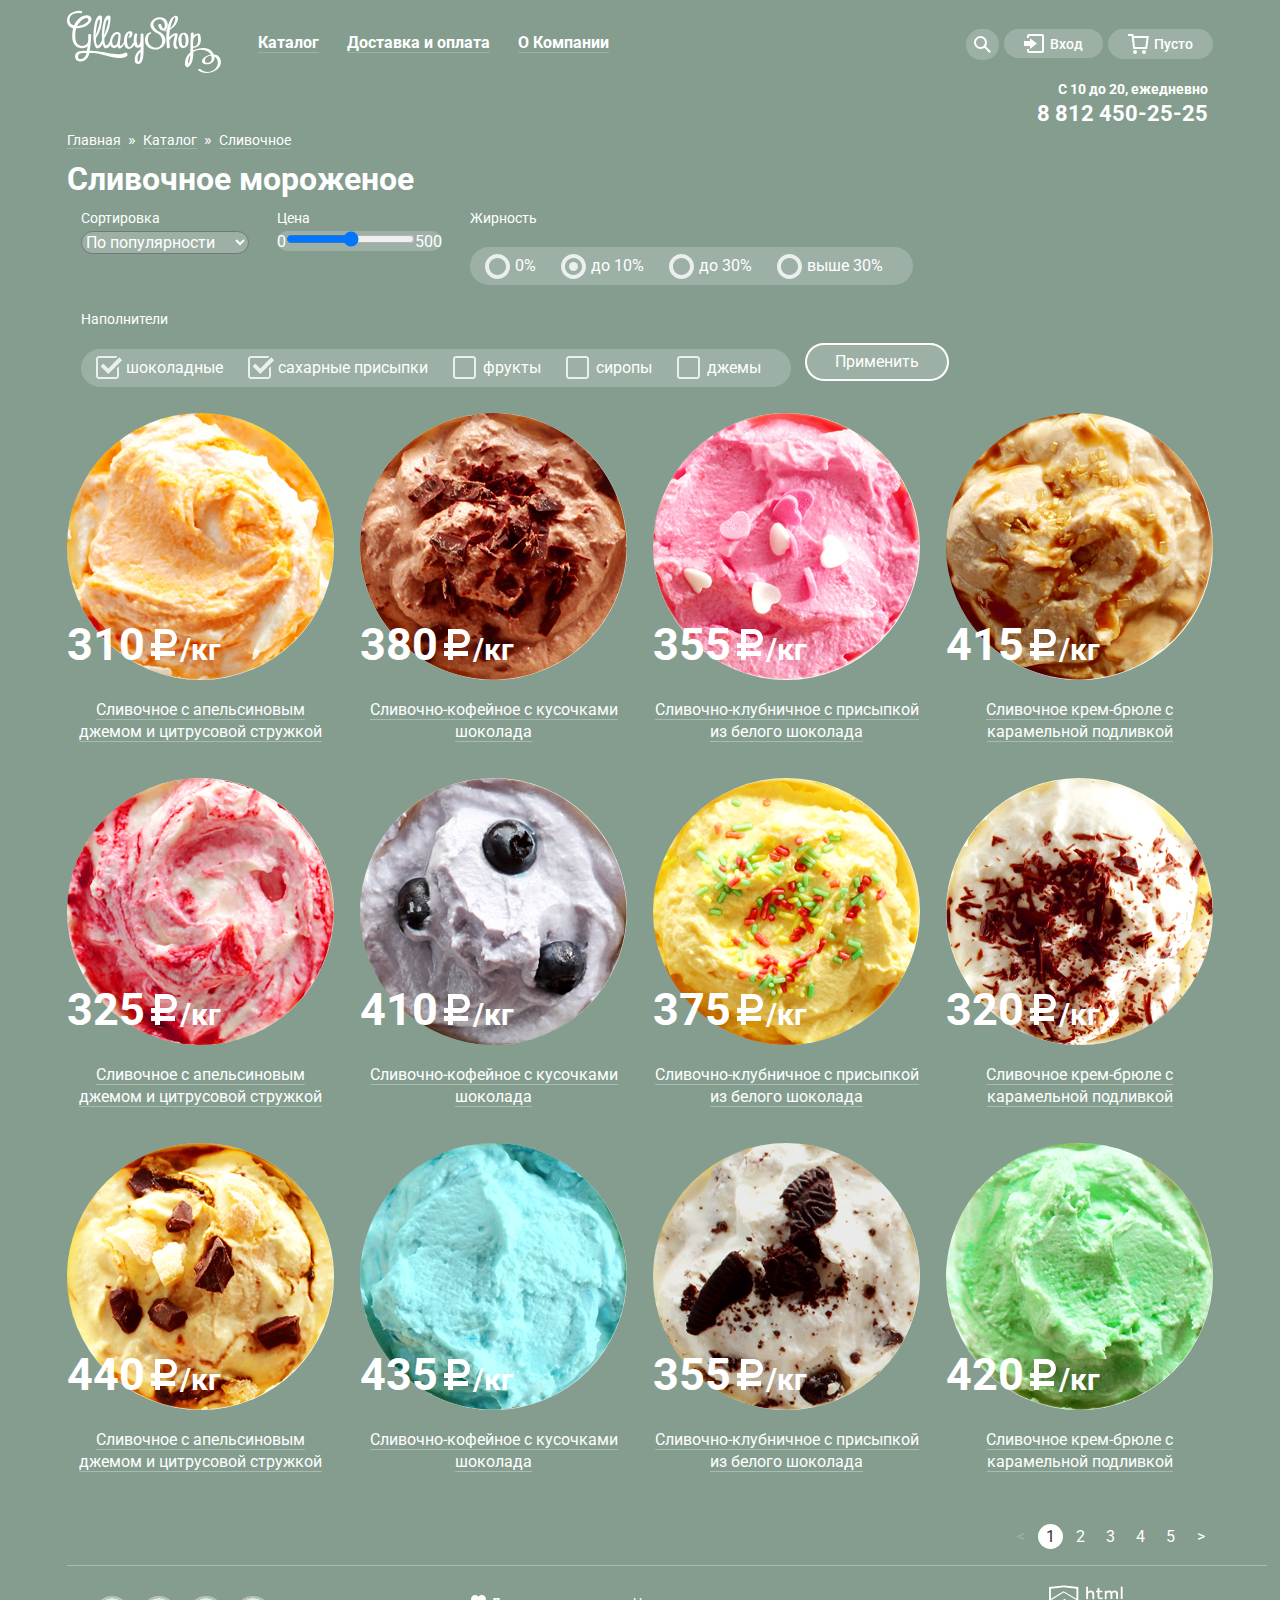
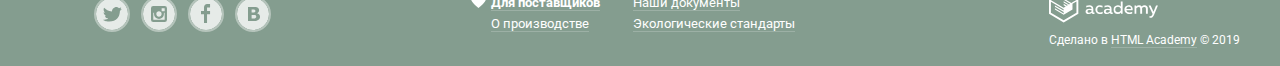
==== commit 1dc7813a: "Выпадающие меню, карта iframe, many minor changes" ====
--- a/catalog.html
+++ b/catalog.html
@@ -15,13 +15,13 @@
         <nav class="main-navigation">
           <ul class="menu">
             <li class="menu-menu-item"><a href="catalog.html">Каталог</a>
-              <!--<ul class="submenu">
+              <ul class="submenu">
                 <li><a href="#">Новинки</a></li>
                 <li><a href="#">Сливочное</a></li>
                 <li><a href="#">Щербеты</a></li>
                 <li><a href="#">Фруктовый лед</a></li>
                 <li><a href="#">Мелорин</a></li>
-              </ul>-->
+              </ul>
             </li>
             <li class="menu-menu-item"><a href="delivery.html">Доставка и оплата</a></li>
             <li class="menu-menu-item"><a href="about.html">О Компании</a></li>
@@ -73,20 +73,74 @@
         <fieldset>
           <legend class="filter-legend">Жирность</legend>
           <ul class="radiobuttons">
-            <li><label><input type="radio" name="fat" value="zero">0%</label></li>
-            <li><label><input type="radio" name="fat" value="ten" checked>до 10%</label></li>
-            <li><label><input type="radio" name="fat" value="thirty">до 30%</label></li>
-            <li><label><input type="radio" name="fat" value="more">выше 30%</label></li>
+            <li>
+              <label class="radio">
+                <input class="radio-input" type="radio" name="fat" value="zero">
+                <span class="radio-button"></span>
+                0%
+              </label>
+            </li>
+            <li>
+              <label class="radio">
+                <input class="radio-input" type="radio" name="fat" value="ten" checked>
+                <span class="radio-button"></span>
+                до 10%
+              </label>
+            </li>
+            <li>
+              <label class="radio">
+                <input class="radio-input" type="radio" name="fat" value="thirty">
+                <span class="radio-button"></span>
+                до 30%
+              </label>
+            </li>
+            <li>
+              <label class="radio">
+              <input class="radio-input" type="radio" name="fat" value="more">
+              <span class="radio-button"></span>
+              выше 30%
+            </label>
+          </li>
           </ul>
         </fieldset>
         <fieldset>
           <legend class="filter-legend">Наполнители</legend>
           <ul class="checkboxes">
-            <li><label><input type="checkbox" name="choco" checked>шоколадные</label></li>
-            <li><label><input type="checkbox" name="sugar" checked>сахарные присыпки</label></li>
-            <li><label><input type="checkbox" name="fruit">фрукты</label></li>
-            <li><label><input type="checkbox" name="syrop">сиропы</label></li>
-            <li><label><input type="checkbox" name="jam">джемы</label></li>
+            <li>
+              <label class="check">
+                <input class="check-input" type="checkbox" name="choco" checked>
+                <span class="check-box"></span>
+                шоколадные
+              </label>
+            </li>
+            <li>
+              <label class="check">
+                <input class="check-input" type="checkbox" name="sugar" checked>
+                <span class="check-box"></span>
+                сахарные присыпки
+              </label>
+            </li>
+            <li>
+              <label class="check">
+                <input class="check-input" type="checkbox" name="fruit">
+                <span class="check-box"></span>
+                фрукты
+              </label>
+            </li>
+            <li>
+              <label class="check">
+                <input class="check-input" type="checkbox" name="syrop">
+                <span class="check-box"></span>
+                сиропы
+              </label>
+            </li>
+            <li>
+              <label class="check">
+                <input class="check-input" type="checkbox" name="jam">
+                <span class="check-box"></span>
+                джемы
+              </label>
+            </li>
           </ul>
         </fieldset>
         <button class="filter-button" type="button">Применить</button>
@@ -102,7 +156,7 @@
             </div>
             <a href="orange.html">Сливочное с апельсиновым джемом и цитрусовой стружкой</a>
             <div class="quick-view">
-              <button class="button quick-view-button">Быстрый просмотр</button>
+              <a class="button quick-view-button">Быстрый просмотр</a>
             </div>
           </li>
           <li>
@@ -114,7 +168,7 @@
             </div>
             <a href="chocolate.html">Сливочно-кофейное с кусочками шоколада</a> 
             <div class="quick-view">
-              <button class="button quick-view-button">Быстрый просмотр</button>
+              <a class="button quick-view-button">Быстрый просмотр</a>
             </div>
           </li>
           <li>
@@ -126,7 +180,7 @@
             </div>
             <a href="strawberry.html">Сливочно-клубничное с присыпкой из белого шоколада</a>
             <div class="quick-view">
-              <button class="button quick-view-button">Быстрый просмотр</button>
+              <a class="button quick-view-button">Быстрый просмотр</a>
             </div>
           </li>
           <li>
@@ -138,7 +192,7 @@
             </div>
             <a href="caramel.html">Сливочное крем-брюле с карамельной подливкой</a>
             <div class="quick-view">
-              <button class="button quick-view-button">Быстрый просмотр</button>
+              <a class="button quick-view-button">Быстрый просмотр</a>
             </div>
           </li>
           <li>
@@ -150,7 +204,7 @@
             </div>
             <a href="lingonberry.html">Сливочное с апельсиновым джемом и цитрусовой стружкой</a>
             <div class="quick-view">
-              <button class="button quick-view-button">Быстрый просмотр</button>
+              <a class="button quick-view-button">Быстрый просмотр</a>
             </div>
           </li>
           <li>
@@ -162,7 +216,7 @@
             </div>
             <a href="blueberry.html">Сливочно-кофейное с кусочками шоколада</a> 
             <div class="quick-view">
-              <button class="button quick-view-button">Быстрый просмотр</button>
+              <a class="button quick-view-button">Быстрый просмотр</a>
             </div>
           </li>
           <li>
@@ -174,7 +228,7 @@
             </div>
             <a href="lemon.html">Сливочно-клубничное с присыпкой из белого шоколада</a>
             <div class="quick-view">
-              <button class="button quick-view-button">Быстрый просмотр</button>
+              <a class="button quick-view-button">Быстрый просмотр</a>
             </div>
           </li>
           <li>
@@ -186,7 +240,7 @@
             </div>
             <a href="chips.html">Сливочное крем-брюле с карамельной подливкой</a>
             <div class="quick-view">
-              <button class="button quick-view-button">Быстрый просмотр</button>
+              <a class="button quick-view-button">Быстрый просмотр</a>
             </div>
           </li>
           <li>
@@ -198,7 +252,7 @@
             </div>
             <a href="vanilla.html">Сливочное с апельсиновым джемом и цитрусовой стружкой</a>
             <div class="quick-view">
-              <button class="button quick-view-button">Быстрый просмотр</button>
+              <a class="button quick-view-button">Быстрый просмотр</a>
             </div>
           </li>
           <li>
@@ -210,7 +264,7 @@
             </div>
             <a href="menthol.html">Сливочно-кофейное с кусочками шоколада</a> 
             <div class="quick-view">
-              <button class="button quick-view-button">Быстрый просмотр</button>
+              <a class="button quick-view-button">Быстрый просмотр</a>
             </div>
           </li>
           <li>
@@ -222,7 +276,7 @@
             </div>
             <a href="black.html">Сливочно-клубничное с присыпкой из белого шоколада</a>
             <div class="quick-view">
-              <button class="button quick-view-button">Быстрый просмотр</button>
+              <a class="button quick-view-button">Быстрый просмотр</a>
             </div>
           </li>
           <li>
@@ -234,7 +288,7 @@
             </div>
             <a href="mint.html">Сливочное крем-брюле с карамельной подливкой</a>
             <div class="quick-view">
-              <button class="button quick-view-button">Быстрый просмотр</button>
+              <a class="button quick-view-button">Быстрый просмотр</a>
             </div>
           </li>
         </ul>
--- a/css/style.css
+++ b/css/style.css
@@ -72,9 +72,10 @@
 }
 /* Слайдер */
 .container {
-    width: 1146px;
+    width: 1200px;
     margin: 0 auto;
     padding: 0 27px;
+    box-sizing: border-box;
 }
 .slider {
     position: relative;
@@ -201,21 +202,74 @@
     background-color: #F7F6F3;
     border-radius: 25px;
 }
-.menu-menu-item a:hover {
-    color: #323232;
-}
-/*.submenu {
-    position: absolute;
-    width: 146px;
-    background-color: #F7F6F3;
+.menu-menu-item:hover a {
+    color: #323232;
+}
+.popup {
+    box-sizing: border-box;
+    background-color: #F8F7F4;
+    padding: 20px 15px;
+    border-radius: 5px;
+    box-shadow: 0px 20px 20px rgba(0, 0, 0, 0.4);
+}
+.popup input {
+    box-sizing: border-box;
+    padding: 12px 16px;
+    border-radius: 5px;
+    border: none;
+    box-shadow: inset 0 0 0 1px rgba(178, 178, 178, 0.52);
+    width: 100%;
+}
+.popup input:hover {
+    border: none;
+    box-shadow: inset 0 0 0 2px rgba(154, 154, 154, 0.52);
+}
+.popup input:focus,
+.popup input:active {
+    border: none;
+    outline: none;
+    box-shadow: inset 0 0 0 2px rgba(46, 136, 228, 0.52);
+}
+.popup input::-webkit-input-placeholder {
+    font-size: 14px;
+    color: #999999;
+    font-weight: normal;
+}
+.submenu {
+    display: none;
+    position: absolute;
+    width: 143px;
     list-style: none;
     color: #323232;
     font-size: 14px;
     line-height: 30px;
     font-weight: 500;
-    top: 25px;
-    left: -40px;
-}*/
+    top: 100%;
+    left: 0;
+    min-height: 171px;
+    padding: 10px;
+}
+.submenu li {
+    min-height: 27px;
+    font-size: 14px;
+}
+.submenu-news {
+    font-weight: 700;
+    border-bottom: 1px solid rgba(50, 50, 50, 0.2);
+}
+.submenu a {
+    display: block;
+    padding-left: 10px;
+}
+.submenu li:hover {
+    background-color: #FBDED7;
+}
+.submenu li:active {
+    background-color: #F6B5A5;
+}
+.menu-dropdown:hover .submenu {
+    display: block;
+}
 .user-menu-item {
     display: flex;
     align-items: center;
@@ -228,6 +282,22 @@
     border-radius: 15px;
     padding: 5px 20px;
     margin-left: 5px;
+}
+.user-menu-item:hover {
+    color: #323232;
+    background-color: #F8F7F4;
+    cursor: pointer;
+}
+.user-menu-item:hover path,
+.user-menu-item:hover circle {
+    fill: #323232;
+}
+.user li {
+    position: relative;
+}
+.user > li:hover .search-form,
+.user > li:hover .login-form {
+    display: block;
 }
 .search {
     padding: 7px 8px;
@@ -248,6 +318,50 @@
     font-size: 22px;
     line-height: 24px;
     padding-top: 5px;
+}
+.search-form {
+    display: none;
+    position: absolute;
+    min-width: 340px;
+    top: 35px;
+    right: 0;
+}
+.login-form {
+    display: none;
+    position: absolute;
+    min-width: 277px;
+    top: 35px;
+    right: 0;
+}
+.login-form input {
+    margin-bottom: 17px;
+}
+.login-form-links {
+    display: flex;
+    justify-content: space-between;
+}
+.login-links-list {
+    list-style: none;
+    padding: 0;
+    margin: 0;
+}
+.login-form-button {
+    font-size: 18px;
+    line-height: 24px;
+    padding: 10px 23px;
+    align-self: flex-start;
+}
+.login-form-link {
+    font-size: 13px;
+    line-height: 24px;
+    color: #323232;
+    font-weight: 500;
+    text-decoration: underline;
+}
+.login-form-link:hover,
+.login-form-link:focus,
+.login-form-link:active {
+    color: #E84D37;
 }
 .breadcrumbs {
     list-style: none;
@@ -306,9 +420,11 @@
     margin-bottom: 15px;
 }
 .raspberry-promo {
+    background-color: #b13956;
     background: url("../img/bg-raspberry.jpg") no-repeat center;
 }
 .chocolate-promo {
+    background-color: #532d1c;
     background: url("../img/bg-chocolate.jpg") no-repeat center;
 }
 .raspberry-promo p,
@@ -331,6 +447,7 @@
 .advantages {
     width: 100%;
     min-height: 305px;
+    background-color: #ebe0c8;
     background: url("../img/bg-waffle.jpg") center;
     color: #323232;
     border-radius: 15px;
@@ -396,10 +513,7 @@
 }
 .service a:hover,
 .service a:focus,
-.service a:active,
-.ice-card a:hover,
-.ice-card a:active,
-.ice-card a:focus {
+.service a:active {
     color: #FFBC9E;
     border-bottom: 1px solid rgba(249, 172, 159, 0.3);
 }
@@ -453,19 +567,32 @@
 .map-section {
     position: relative;
     width: 100%;
+    height: 430px;
+}
+.map-container {
+    width: 1200px;
+    position: relative;
+    padding: 0;
+    margin: 0 auto;
+}
+.map-section iframe {
+    width: 100%;
+    height: 100%;
+    position: absolute;
+    border: none;
+    z-index: 10;
 }
 .map {
     display: block;
     position: relative;
     padding: 0;
-    margin: 0;
-    left: 50%;
-    transform: translate(-50%);
+    margin: 0 auto;
 }
 .feedback {
     box-sizing: border-box;
     position: absolute;
-    right: 0;
+    z-index: 20;
+    right: 27px;
     top: 50%;
     transform: translateY(-50%);
     margin: 0;
@@ -670,9 +797,16 @@
     bottom: 20px;
     left: 50%;
     transform: translate(-50%);
+    min-width: 203px;
+}
+.quick-view-button:hover,
+.quick-view-button:focus,
+.quick-view-button:active {
+    color: #ffffff;
 }
 .ice-card li:hover .quick-view {
     display: block;
+    height: calc(100% + 65px);
 }
 .ice-cream {
     border-radius: 50%;
@@ -747,7 +881,7 @@
 .filter-form {  
     display: flex;
     flex-wrap: wrap;
-    width: 870px;
+    width: 900px;
 }
 .filter-form fieldset {
     border: none;
@@ -775,7 +909,7 @@
 .checkboxes {
     display: flex;
     list-style: none;
-    padding: 0;
+    padding: 10px;
     background-color: rgba(255, 255, 255, 0.2);
     border-radius: 25px;
 }
@@ -803,6 +937,91 @@
     box-shadow: inset 0px 2px 1px #696969;
     outline: none;
     cursor: pointer;
+}
+.radio-input {
+    position: absolute;
+    -webkit-appearance: none;
+    -moz-appearance: none;
+    appearance: none;
+    clip: rect(0 0 0 0);
+}
+.radio-button {
+    position: absolute;
+    width: 25px;
+    height: 25px;
+    background: url("../img/radio-off.svg") no-repeat;
+    margin-left: -30px;
+    opacity: 0.8;
+}
+.radio-input:checked + .radio-button {
+    background: url("../img/radio-on.svg") no-repeat;
+    opacity: 0.8;
+}
+.radio-input:hover + .radio-button,
+.radio-input:focus + .radio-button {
+    background: url("../img/radio-off.svg") no-repeat;
+    opacity: 1;
+}
+.radio-input:checked:hover + .radio-button,
+.radio-input:checked:focus + .radio-button {
+    background: url("../img/radio-on.svg") no-repeat;
+    opacity: 1;
+}
+.radio-input:disabled + .radio-button {
+    background: url("../img/radio-off.svg") no-repeat;
+    opacity: 0.4;
+}
+.radio-input:checked:disabled + .radio-button {
+    background: url("../img/radio-on.svg") no-repeat;
+    opacity: 0.4;
+}
+.checkboxes li,
+.radiobuttons li {
+    padding: 0 20px 0 5px;
+}
+.check,
+.radio {
+    display: flex;
+    align-items: center;
+    padding-left: 30px;
+    cursor: pointer;
+}
+.check-input {
+    position: absolute;
+    -webkit-appearance: none;
+    -moz-appearance: none;
+    appearance: none;
+    clip: rect(0 0 0 0);
+}
+.check-box {
+    position: absolute;
+    width: 27px;
+    height: 24px;
+    background: url("../img/checkbox-off.svg") no-repeat;
+    margin-left: -30px;
+    opacity: 0.8;
+}
+.check-input:checked + .check-box {
+    background: url("../img/checkbox-on.svg") no-repeat;
+    opacity: 0.8;
+}
+.check-input:hover + .check-box,
+.check-input:focus + .check-box {
+    background: url("../img/checkbox-off.svg") no-repeat;
+    opacity: 1;
+}
+.check-input:checked:hover + .check-box,
+.check-input:checked:focus + .check-box {
+    background: url("../img/checkbox-on.svg") no-repeat;
+    opacity: 1;
+}
+.check-input:disabled + .check-box {
+    background: url("../img/checkbox-off.svg") no-repeat;
+    opacity: 0.4;
+}
+.check-input:checked:disabled + .check-box {
+    background: url("../img/checkbox-on.svg") no-repeat;
+    opacity: 0.4;
 }
 /*Футер*/
 .footer {
@@ -834,9 +1053,10 @@
     opacity: 1;
     border: 2px solid rgba(255, 255, 255, 0.7);
 }
-.footer-social svg:active {
+.footer-social a svg:active {
     fill: #E9E9E9;
     border: 2px solid rgba(255, 255, 255, 0.7);
+    box-shadow: inset 0 2px 1px #888;
 }
 .footer-menu { 
     width: 350px;
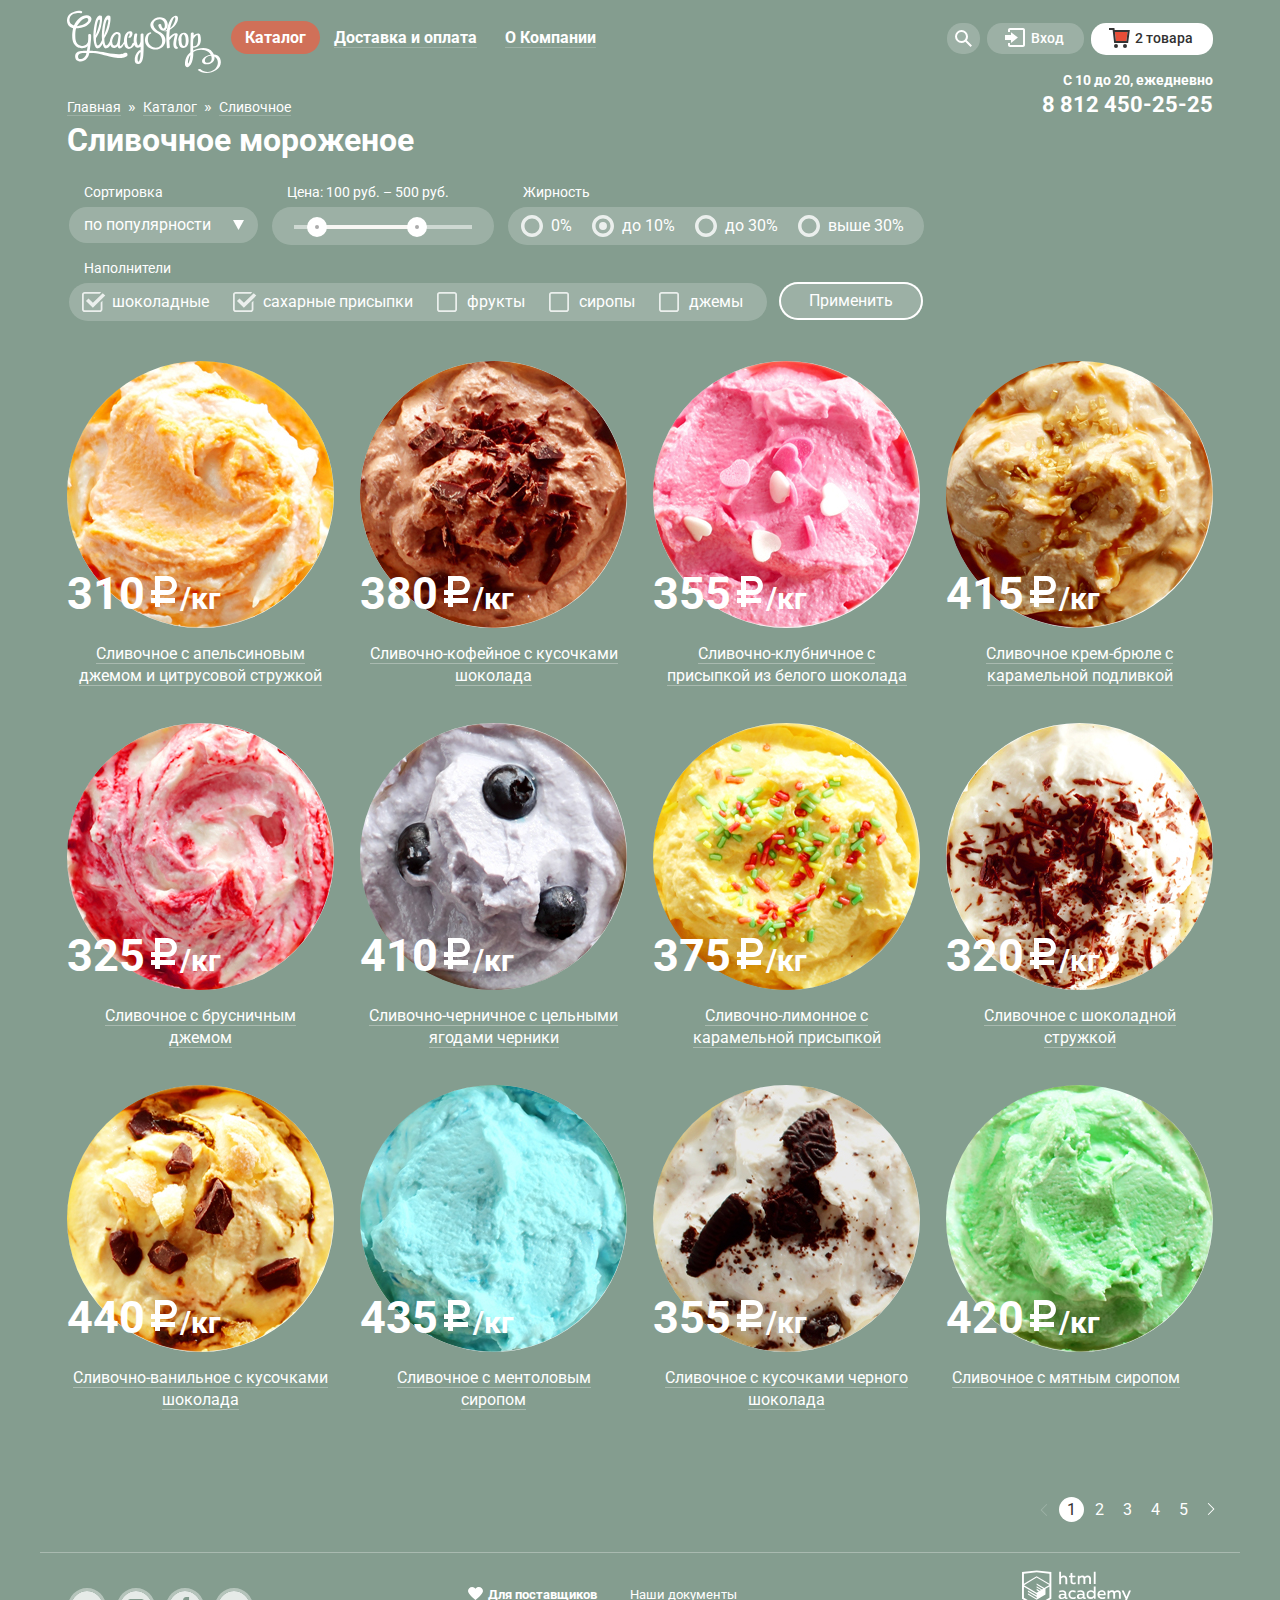
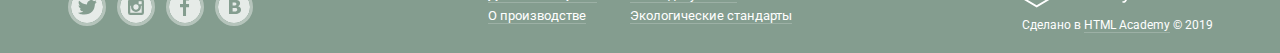
==== commit 4ed0b49d: "Предзащитное" ====
--- a/catalog.html
+++ b/catalog.html
@@ -10,321 +10,387 @@
 
   <body>
     <div class="inner-wrapper">
-      <header class="header">
-        <a class="header-logo" href="index.html"><img src="img/logo.svg" width="154" height="64" alt="gllacy shop logo"></a>
-        <nav class="main-navigation">
-          <ul class="menu">
-            <li class="menu-menu-item"><a href="catalog.html">Каталог</a>
-              <ul class="submenu">
-                <li><a href="#">Новинки</a></li>
-                <li><a href="#">Сливочное</a></li>
-                <li><a href="#">Щербеты</a></li>
-                <li><a href="#">Фруктовый лед</a></li>
-                <li><a href="#">Мелорин</a></li>
+        <div class="container">
+          <header class="header">
+            <a class="header-logo" href="index.html"><img src="img/logo.svg" width="154" height="64" alt="gllacy shop logo"></a>
+            <nav class="main-navigation">
+              <ul class="menu">
+                <li class="menu-menu-item menu-dropdown">
+                  <a class="menu-menu-link current-link" href="#">Каталог</a>
+                  <ul class="popup submenu">
+                    <li class="submenu-news"><a href="#">Новинки</a></li>
+                    <li class="current" ><a href="#">Сливочное</a></li>
+                    <li><a href="#">Щербеты</a></li>
+                    <li><a href="#">Фруктовый лед</a></li>
+                    <li><a href="#">Мелорин</a></li>
+                  </ul>
+                </li>
+                <li class="menu-menu-item"><a class="menu-menu-link" href="delivery.html">Доставка и оплата</a></li>
+                <li class="menu-menu-item"><a class="menu-menu-link" href="about.html">О Компании</a></li>
               </ul>
-            </li>
-            <li class="menu-menu-item"><a href="delivery.html">Доставка и оплата</a></li>
-            <li class="menu-menu-item"><a href="about.html">О Компании</a></li>
-          </ul>
-          <div class="user-navigation">
-            <ul class="user">
-              <li><button class="user-menu-item search" type="button">
-                <svg xmlns="http://www.w3.org/2000/svg" xmlns:xlink="http://www.w3.org/1999/xlink" width="17" height="17" viewBox="0 0 17 17"><path fill="#fff" d="M16.958 15.527L11.75 10.32A6.455 6.455 0 0 0 13 6.5 6.5 6.5 0 1 0 6.5 13a6.465 6.465 0 0 0 3.839-1.263l5.205 5.204 1.414-1.414zM6.5 11C4.019 11 2 8.981 2 6.5S4.019 2 6.5 2 11 4.019 11 6.5 8.981 11 6.5 11z"/></svg>
-              </button></li>
-              <li><button class="user-menu-item" type="button">
-                <svg class="login-icon" xmlns="http://www.w3.org/2000/svg" xmlns:xlink="http://www.w3.org/1999/xlink" width="21" height="19" viewBox="0 0 21 19" fill="#ffffff"><path d="M6 14.875L12.917 9.5 6 4.125v2.917H-.042v4.917H6z"/><path d="M18 0H5C3.9 0 3 .9 3 2v2h2V2h13v15H5v-2H3v2c0 1.1.9 2 2 2h13c1.1 0 2-.9 2-2V2c0-1.1-.9-2-2-2z"/></svg>
-                Вход</button></li>
-              <li><button class="user-menu-item" type="button">
-                <svg class="cart-icon" xmlns="http://www.w3.org/2000/svg" fill="#ffffff" width="21" height="20" viewBox="0 0 21 20"><path d="M5.657 2.031L5.422 0H0v2h3.64l1.5 13h13.988l1.699-12.969H5.657zM17.372 13H6.922L5.888 4.031h12.66L17.372 13z"/><circle cx="6.984" cy="18" r="2"/><circle cx="15.984" cy="18" r="2"/></svg>
-                Пусто</button></li>
-            </ul>
-            <p class="header-time">C 10 до 20, ежедневно
-            <a class="header-tel" href="tel:+78124502525">8 812 450-25-25</a>
-            </p>
-          </div>
-        </nav>
-      </header>
-      </header>
-    <main>
-      <section>
-        <ul class="breadcrumbs">
-          <li><a href="index.html">Главная</a></li>
-          <li><a href="#">Каталог</a></li>
-          <li><a class="breadcrumbs-active">Сливочное</a></li>
-        </ul>
-      </section>
-      <h1>Сливочное мороженое</h1>
-      <form class="filter-form">
-        <fieldset>
-          <legend class="filter-legend">Сортировка</legend>
-          <select class="select">
-            <option value="by-popular">По популярности</option>
-            <option value="by-lower-price">Сначала недорогие</option>
-            <option value="by-higher-price">Сначала дорогие</option>
-            <option value="by-fat">По жирности</option>
-          </select>
-        </fieldset>
-        <fieldset>
-          <legend class="filter-legend">Цена</legend>
-          <div class="price-range">
-            <label>0<input type="range">500</label>
-          </div>
-        </fieldset>
-        <fieldset>
-          <legend class="filter-legend">Жирность</legend>
-          <ul class="radiobuttons">
+              <div class="user-navigation">
+                <ul class="user">
+                  <li>
+                    <button class="user-menu-item search" type="button">
+                      <svg xmlns="http://www.w3.org/2000/svg" xmlns:xlink="http://www.w3.org/1999/xlink" width="17" height="17" viewBox="0 0 17 17"><path fill="#fff" d="M16.958 15.527L11.75 10.32A6.455 6.455 0 0 0 13 6.5 6.5 6.5 0 1 0 6.5 13a6.465 6.465 0 0 0 3.839-1.263l5.205 5.204 1.414-1.414zM6.5 11C4.019 11 2 8.981 2 6.5S4.019 2 6.5 2 11 4.019 11 6.5 8.981 11 6.5 11z"/></svg>
+                    </button>
+                    <div class="popup search-form">
+                      <form action="https://echo.htmlacademy.ru/courses" method="post">
+                        <label class="visually-hidden" for="search">Поиск по сайту</label>
+                        <input type="search" name="search" id="search" placeholder="Крем-брюле">
+                      </form>
+                    </div>
+                  </li>
+                  <li>
+                    <button class="user-menu-item" type="button">
+                      <svg class="login-icon" xmlns="http://www.w3.org/2000/svg" xmlns:xlink="http://www.w3.org/1999/xlink" width="21" height="19" viewBox="0 0 21 19" fill="#ffffff"><path d="M6 14.875L12.917 9.5 6 4.125v2.917H-.042v4.917H6z"/><path d="M18 0H5C3.9 0 3 .9 3 2v2h2V2h13v15H5v-2H3v2c0 1.1.9 2 2 2h13c1.1 0 2-.9 2-2V2c0-1.1-.9-2-2-2z"/></svg>
+                    Вход
+                    </button>
+                    <div class="popup login-form">
+                      <form action="https://echo.htmlacademy.ru/courses" method="post">
+                        <label class="visually-hidden">Ввести email</label>
+                        <input type="email" name="email" id="email" placeholder="email@example.com">
+                        <label class="visually-hidden">Ввести пароль</label>
+                        <input type="password" name="password" id="password" placeholder="••••••••">
+                        <div class="login-form-links">
+                          <button class="button login-form-button" type="submit">Войти</button>
+                          <ul class="login-links-list">
+                            <li><a class="login-form-link" href="#">Забыли пароль?</a></li>
+                            <li><a class="login-form-link" href="#">Новая регистрация</a></li>
+                          </ul>
+                        </div>
+                      </form>
+                    </div>
+                  </li>
+                  <li><button class="user-menu-item cart-active" type="button">
+                    <svg class="cart-icon" xmlns="http://www.w3.org/2000/svg" width="21" height="20" viewBox="0 0 21 20"><path fill="#E84D37" d="M5.888 4.031L6.922 13h10.45l1.176-8.969z"/><circle fill="#343434" cx="6.984" cy="18" r="2"/><circle fill="#343434" cx="15.984" cy="18" r="2"/><path fill="#343434" d="M5.657 2.031L5.422 0H0v2h3.64l1.5 13h13.988l1.699-12.969H5.657zM17.372 13H6.922L5.888 4.031h12.66L17.372 13z"/></svg>
+                    2 товара</button>
+                      <div class="popup cart-full">
+                        <table class="item-in-cart">
+                          <tbody>
+                            <tr class="cart-row">
+                              <td><button class="ice-cream-remove" type="button"><span class="visually-hidden">Удалить товар из корзины</span></button></td>
+                              <td><img class="ice-cream-small" src="img/ice/orange.jpg" alt="Пломбир с апельсиновым джемом" width="33" height="33"></td>
+                              <td class="cart-item-description">Пломбир с апельсиновым джемом</td>
+                              <td>1,5 кг х <span>200 руб.</span></td>
+                              <td>300 руб.</td>
+                            </tr>
+                            <tr class="cart-row">
+                              <td><button class="ice-cream-remove" type="button"><span class="visually-hidden">Удалить товар из корзины</span></button></td>
+                              <td><img class="ice-cream-small" src="img/ice/strawberry.jpg" alt="Клубничный пломбир с присыпкой из&nbsp;белого шоколада" width="33" height="33"></td>
+                              <td class="cart-item-description">Клубничный пломбир с присыпкой из&nbsp;белого шоколада</td>
+                              <td>1,5 кг х <span>300 руб.</span></td>
+                              <td>450 руб.</td>
+                            </tr>
+                          </tbody>
+                        </table>
+                        <div class="submit">
+                          <p class="submit-sum">Итого: 750 руб.</p>
+                          <a class="button order-button" href="#">Оформить заказ</a>
+                        </div>
+                      </div> 
+                  </li>
+                </ul>
+                <p class="header-time">C 10 до 20, ежедневно
+                <a class="header-tel" href="tel:+78124502525">8 812 450-25-25</a>
+                </p>
+              </div>
+            </nav>
+          </header>
+          <main>
+            <section>
+              <ul class="breadcrumbs">
+                <li><a href="index.html">Главная</a></li>
+                <li><a href="#">Каталог</a></li>
+                <li><a class="breadcrumbs-active">Сливочное</a></li>
+              </ul>
+            </section>
+            <h1 class="catalog-header">Сливочное мороженое</h1>
+            <form class="filter-form" method="post" action="https://echo.htmlacademy.ru">
+              <fieldset>
+                <legend class="filter-legend">Сортировка</legend>
+                <select class="select" id="sorting-list">
+                  <option value="by-popular">по популярности</option>
+                  <option value="by-lower-price">сначала недорогие</option>
+                  <option value="by-higher-price">сначала дорогие</option>
+                  <option value="by-fat">по жирности</option>
+                </select>
+              </fieldset>
+              <fieldset>
+                <legend class="filter-legend">Цена: 100 руб. – 500 руб.</legend>
+                <div class="filter-range">
+                  <div class="range-controls">
+                    <div class="scale">
+                      <div class="bar"></div>
+                    </div>
+                      <div class="range-toggle toggle-min"></div>
+                      <div class="range-toggle toggle-max"></div>
+                  </div>
+                </div>
+              </fieldset>
+              <fieldset>
+                <legend class="filter-legend">Жирность</legend>
+                <ul class="radiobuttons">
+                  <li>
+                    <label class="radio">
+                      <input class="radio-input" type="radio" name="fat" value="zero">
+                      <span class="radio-button"></span>
+                      0%
+                    </label>
+                  </li>
+                  <li>
+                    <label class="radio">
+                      <input class="radio-input" type="radio" name="fat" value="ten" checked>
+                      <span class="radio-button"></span>
+                      до 10%
+                    </label>
+                  </li>
+                  <li>
+                    <label class="radio">
+                      <input class="radio-input" type="radio" name="fat" value="thirty">
+                      <span class="radio-button"></span>
+                      до 30%
+                    </label>
+                  </li>
+                  <li>
+                    <label class="radio">
+                    <input class="radio-input" type="radio" name="fat" value="more">
+                    <span class="radio-button"></span>
+                    выше 30%
+                  </label>
+                </li>
+                </ul>
+              </fieldset>
+              <fieldset>
+                <legend class="filter-legend">Наполнители</legend>
+                <ul class="checkboxes">
+                  <li>
+                    <label class="check">
+                      <input class="check-input" type="checkbox" name="choco" checked>
+                      <span class="check-box"></span>
+                      шоколадные
+                    </label>
+                  </li>
+                  <li>
+                    <label class="check">
+                      <input class="check-input" type="checkbox" name="sugar" checked>
+                      <span class="check-box"></span>
+                      сахарные присыпки
+                    </label>
+                  </li>
+                  <li>
+                    <label class="check">
+                      <input class="check-input" type="checkbox" name="fruit">
+                      <span class="check-box"></span>
+                      фрукты
+                    </label>
+                  </li>
+                  <li>
+                    <label class="check">
+                      <input class="check-input" type="checkbox" name="syrop">
+                      <span class="check-box"></span>
+                      сиропы
+                    </label>
+                  </li>
+                  <li>
+                    <label class="check">
+                      <input class="check-input" type="checkbox" name="jam">
+                      <span class="check-box"></span>
+                      джемы
+                    </label>
+                  </li>
+                </ul>
+              </fieldset>
+              <button class="filter-button" type="submit">Применить</button>
+            </form>
+            <section>
+              <ul class="ice-card">
+                <li>
+                  <img class="ice-cream" src="img/ice/orange.jpg" width="267" height="267" alt="Сливочное с апельсиновым джемом и цитрусовой стружкой">
+                  <div class="item-price">
+                    <p class="price">310</p>
+                    <svg xmlns="http://www.w3.org/2000/svg" width="31" height="36" viewBox="0 0 31 36"><path fill="#ffffff" d="M11 21h7.451c5.247 0 9.5-4.253 9.5-9.5S23.698 2 18.451 2H6v14H2v5h4v3H2v5h4v4h5v-4h15v-5H11v-3zm0-14h7.451v-.03a4.53 4.53 0 0 1 0 9.06V16H11V7z"/></svg>
+                    <p class="measure">/кг</p>
+                  </div>
+                  <p class="item-name"><a class="item-name-link" href="orange.html">Сливочное с апельсиновым джемом и цитрусовой стружкой</a></p>
+                  <div class="quick-view">
+                    <a class="button quick-view-button">Быстрый просмотр</a>
+                  </div>
+                </li>
+                <li>
+                  <img class="ice-cream" src="img/ice/chocolate.jpg" width="267" height="267" alt="Сливочно-кофейное с кусочками шоколада">
+                  <div class="item-price">
+                    <p class="price">380</p>
+                    <svg xmlns="http://www.w3.org/2000/svg" width="31" height="36" viewBox="0 0 31 36"><path fill="#ffffff" d="M11 21h7.451c5.247 0 9.5-4.253 9.5-9.5S23.698 2 18.451 2H6v14H2v5h4v3H2v5h4v4h5v-4h15v-5H11v-3zm0-14h7.451v-.03a4.53 4.53 0 0 1 0 9.06V16H11V7z"/></svg>
+                    <p class="measure">/кг</p>
+                  </div>
+                  <p class="item-name"><a class="item-name-link" href="chocolate.html">Сливочно-кофейное с кусочками шоколада</a></p>
+                  <div class="quick-view">
+                    <a class="button quick-view-button">Быстрый просмотр</a>
+                  </div>
+                </li>
+                <li>
+                  <img class="ice-cream" src="img/ice/strawberry.jpg" width="267" height="267" alt="Сливочно-клубничное с присыпкой из белого шоколада">
+                  <div class="item-price">
+                    <p class="price">355</p>
+                    <svg xmlns="http://www.w3.org/2000/svg" width="31" height="36" viewBox="0 0 31 36"><path fill="#ffffff" d="M11 21h7.451c5.247 0 9.5-4.253 9.5-9.5S23.698 2 18.451 2H6v14H2v5h4v3H2v5h4v4h5v-4h15v-5H11v-3zm0-14h7.451v-.03a4.53 4.53 0 0 1 0 9.06V16H11V7z"/></svg>
+                    <p class="measure">/кг</p>
+                  </div>
+                  <p class="item-name"><a class="item-name-link" href="strawberry.html">Сливочно-клубничное с присыпкой из белого шоколада</a></p>
+                  <div class="quick-view">
+                    <a class="button quick-view-button">Быстрый просмотр</a>
+                  </div>
+                </li>
+                <li>
+                  <img class="ice-cream" src="img/ice/caramel.jpg" width="267" height="267" alt="Сливочное крем-брюле с карамельной подливкой">
+                  <div class="item-price">
+                    <p class="price">415</p>
+                    <svg xmlns="http://www.w3.org/2000/svg" width="31" height="36" viewBox="0 0 31 36"><path fill="#ffffff" d="M11 21h7.451c5.247 0 9.5-4.253 9.5-9.5S23.698 2 18.451 2H6v14H2v5h4v3H2v5h4v4h5v-4h15v-5H11v-3zm0-14h7.451v-.03a4.53 4.53 0 0 1 0 9.06V16H11V7z"/></svg>
+                    <p class="measure">/кг</p>
+                  </div>
+                  <p class="item-name"><a class="item-name-link" href="caramel.html">Сливочное крем-брюле с карамельной подливкой</a></p>
+                  <div class="quick-view">
+                    <a class="button quick-view-button">Быстрый просмотр</a>
+                  </div>
+                </li>
+                <li>
+                  <img class="ice-cream" src="img/ice/lingonberry.jpg" width="267" height="267" alt="Сливочное с брусничным джемом">
+                  <div class="item-price">
+                    <p class="price">325</p>
+                    <svg xmlns="http://www.w3.org/2000/svg" width="31" height="36" viewBox="0 0 31 36"><path fill="#ffffff" d="M11 21h7.451c5.247 0 9.5-4.253 9.5-9.5S23.698 2 18.451 2H6v14H2v5h4v3H2v5h4v4h5v-4h15v-5H11v-3zm0-14h7.451v-.03a4.53 4.53 0 0 1 0 9.06V16H11V7z"/></svg>
+                    <p class="measure">/кг</p>
+                  </div>
+                  <p class="item-name"><a class="item-name-link" href="lingonberry.html">Сливочное с брусничным джемом</a></p>
+                  <div class="quick-view">
+                    <a class="button quick-view-button">Быстрый просмотр</a>
+                  </div>
+                </li>
+                <li>
+                  <img class="ice-cream" src="img/ice/blueberry.jpg" width="267" height="267" alt="Сливочно-черничное с цельными ягодами черники">
+                  <div class="item-price">
+                    <p class="price">410</p>
+                    <svg xmlns="http://www.w3.org/2000/svg" width="31" height="36" viewBox="0 0 31 36"><path fill="#ffffff" d="M11 21h7.451c5.247 0 9.5-4.253 9.5-9.5S23.698 2 18.451 2H6v14H2v5h4v3H2v5h4v4h5v-4h15v-5H11v-3zm0-14h7.451v-.03a4.53 4.53 0 0 1 0 9.06V16H11V7z"/></svg>
+                    <p class="measure">/кг</p>
+                  </div>
+                  <p class="item-name"><a class="item-name-link" href="blueberry.html">Сливочно-черничное с цельными ягодами черники</a></p>
+                  <div class="quick-view">
+                    <a class="button quick-view-button">Быстрый просмотр</a>
+                  </div>
+                </li>
+                <li>
+                  <img class="ice-cream" src="img/ice/lemon.jpg" width="267" height="267" alt="Сливочно-лимонное с карамельной присыпкой">
+                  <div class="item-price">
+                    <p class="price">375</p>
+                    <svg xmlns="http://www.w3.org/2000/svg" width="31" height="36" viewBox="0 0 31 36"><path fill="#ffffff" d="M11 21h7.451c5.247 0 9.5-4.253 9.5-9.5S23.698 2 18.451 2H6v14H2v5h4v3H2v5h4v4h5v-4h15v-5H11v-3zm0-14h7.451v-.03a4.53 4.53 0 0 1 0 9.06V16H11V7z"/></svg>
+                    <p class="measure">/кг</p>
+                  </div>
+                  <p class="item-name"><a class="item-name-link" href="lemon.html">Сливочно-лимонное с карамельной присыпкой</a></p>
+                  <div class="quick-view">
+                    <a class="button quick-view-button">Быстрый просмотр</a>
+                  </div>
+                </li>
+                <li>
+                  <img class="ice-cream" src="img/ice/chips.jpg" width="267" height="267" alt="Сливочное с шоколадной стружкой">
+                  <div class="item-price">
+                    <p class="price">320</p>
+                    <svg xmlns="http://www.w3.org/2000/svg" width="31" height="36" viewBox="0 0 31 36"><path fill="#ffffff" d="M11 21h7.451c5.247 0 9.5-4.253 9.5-9.5S23.698 2 18.451 2H6v14H2v5h4v3H2v5h4v4h5v-4h15v-5H11v-3zm0-14h7.451v-.03a4.53 4.53 0 0 1 0 9.06V16H11V7z"/></svg>
+                    <p class="measure">/кг</p>
+                  </div>
+                  <p class="item-name"><a class="item-name-link" href="chips.html">Сливочное с шоколадной стружкой</a></p>
+                  <div class="quick-view">
+                    <a class="button quick-view-button">Быстрый просмотр</a>
+                  </div>
+                </li>
+                <li>
+                  <img class="ice-cream" src="img/ice/vanilla.jpg" width="267" height="267" alt="Сливочно-ванильное с кусочками шоколада">
+                  <div class="item-price">
+                    <p class="price">440</p>
+                    <svg xmlns="http://www.w3.org/2000/svg" width="31" height="36" viewBox="0 0 31 36"><path fill="#ffffff" d="M11 21h7.451c5.247 0 9.5-4.253 9.5-9.5S23.698 2 18.451 2H6v14H2v5h4v3H2v5h4v4h5v-4h15v-5H11v-3zm0-14h7.451v-.03a4.53 4.53 0 0 1 0 9.06V16H11V7z"/></svg>
+                    <p class="measure">/кг</p>
+                  </div>
+                  <p class="item-name"><a class="item-name-link" href="vanilla.html">Сливочно-ванильное с кусочками шоколада</a></p>
+                  <div class="quick-view">
+                    <a class="button quick-view-button">Быстрый просмотр</a>
+                  </div>
+                </li>
+                <li>
+                  <img class="ice-cream" src="img/ice/menthol.jpg" width="267" height="267" alt="Сливочноe с ментоловым сиропом">
+                  <div class="item-price">
+                    <p class="price">435</p>
+                    <svg xmlns="http://www.w3.org/2000/svg" width="31" height="36" viewBox="0 0 31 36"><path fill="#ffffff" d="M11 21h7.451c5.247 0 9.5-4.253 9.5-9.5S23.698 2 18.451 2H6v14H2v5h4v3H2v5h4v4h5v-4h15v-5H11v-3zm0-14h7.451v-.03a4.53 4.53 0 0 1 0 9.06V16H11V7z"/></svg>
+                    <p class="measure">/кг</p>
+                  </div>
+                  <p class="item-name"><a class="item-name-link" href="menthol.html">Сливочноe с ментоловым сиропом</a></p> 
+                  <div class="quick-view">
+                    <a class="button quick-view-button">Быстрый просмотр</a>
+                  </div>
+                </li>
+                <li>
+                  <img class="ice-cream" src="img/ice/black.jpg" width="267" height="267" alt="Сливочное с кусочками черного шоколада">
+                  <div class="item-price">
+                    <p class="price">355</p>
+                    <svg xmlns="http://www.w3.org/2000/svg" width="31" height="36" viewBox="0 0 31 36"><path fill="#ffffff" d="M11 21h7.451c5.247 0 9.5-4.253 9.5-9.5S23.698 2 18.451 2H6v14H2v5h4v3H2v5h4v4h5v-4h15v-5H11v-3zm0-14h7.451v-.03a4.53 4.53 0 0 1 0 9.06V16H11V7z"/></svg>
+                    <p class="measure">/кг</p>
+                  </div>
+                  <p class="item-name"><a class="item-name-link" href="black.html">Сливочное с кусочками черного шоколада</a></p>
+                  <div class="quick-view">
+                    <a class="button quick-view-button">Быстрый просмотр</a>
+                  </div>
+                </li>
+                <li>
+                  <img class="ice-cream" src="img/ice/mint.jpg" width="267" height="267" alt="Сливочное с мятным сиропом">
+                  <div class="item-price">
+                    <p class="price">420</p>
+                    <svg xmlns="http://www.w3.org/2000/svg" width="31" height="36" viewBox="0 0 31 36"><path fill="#ffffff" d="M11 21h7.451c5.247 0 9.5-4.253 9.5-9.5S23.698 2 18.451 2H6v14H2v5h4v3H2v5h4v4h5v-4h15v-5H11v-3zm0-14h7.451v-.03a4.53 4.53 0 0 1 0 9.06V16H11V7z"/></svg>
+                    <p class="measure">/кг</p>
+                  </div>
+                  <p class="item-name"><a class="item-name-link" href="mint.html">Сливочное с мятным сиропом</a></p>
+                  <div class="quick-view">
+                    <a class="button quick-view-button">Быстрый просмотр</a>
+                  </div>
+                </li>
+              </ul>
+            </section>
+            <section>
+              <ul class="pagination">
+                <li><a class="prev">
+                  <svg xmlns="http://www.w3.org/2000/svg" width="8" height="12" viewBox="0 0 8 12"><path fill="#ffffff" d="M7.237 5.642L1.73.132c-.2-.197-.52-.197-.717 0s-.198.52 0 .717L6.163 6l-5.15 5.15c-.2.198-.2.52 0 .717.098.1.228.148.357.148.13 0 .26-.05.358-.148l5.51-5.51c.198-.197.198-.517 0-.715z"/></svg>
+                </a></li>
+                <li><a class="active">1</a></li>
+                <li><a href="#">2</a></li>
+                <li><a href="#">3</a></li>
+                <li><a href="#">4</a></li>
+                <li><a href="#">5</a></li>
+                <li><a href="#">
+                  <svg xmlns="http://www.w3.org/2000/svg" width="8" height="12" viewBox="0 0 8 12"><path fill="#ffffff" d="M7.237 5.642L1.73.132c-.2-.197-.52-.197-.717 0s-.198.52 0 .717L6.163 6l-5.15 5.15c-.2.198-.2.52 0 .717.098.1.228.148.357.148.13 0 .26-.05.358-.148l5.51-5.51c.198-.197.198-.517 0-.715z"/></svg>
+                </a></li>
+              </ul>
+            </section>
+          </main>
+        </div>
+      <footer class="footer">
+        <div class="footer-social">
+          <ul class="social-icons">
             <li>
-              <label class="radio">
-                <input class="radio-input" type="radio" name="fat" value="zero">
-                <span class="radio-button"></span>
-                0%
-              </label>
+              <a class="social-button twitter-button" href="twitter.com/gllacy">
+              <span class="visually-hidden">Перейти в Твиттер</span>
+              </a>
             </li>
             <li>
-              <label class="radio">
-                <input class="radio-input" type="radio" name="fat" value="ten" checked>
-                <span class="radio-button"></span>
-                до 10%
-              </label>
+              <a class="social-button instagram-button" href="instagram.com/gllacy">
+                <span class="visually-hidden">Перейти в Инстаграм</span>
+              </a>
             </li>
             <li>
-              <label class="radio">
-                <input class="radio-input" type="radio" name="fat" value="thirty">
-                <span class="radio-button"></span>
-                до 30%
-              </label>
+              <a class="social-button facebook-button" href="facebook.com/gllacy">
+                <span class="visually-hidden">Перейти на Фэйсбук</span>
+              </a>
             </li>
             <li>
-              <label class="radio">
-              <input class="radio-input" type="radio" name="fat" value="more">
-              <span class="radio-button"></span>
-              выше 30%
-            </label>
-          </li>
-          </ul>
-        </fieldset>
-        <fieldset>
-          <legend class="filter-legend">Наполнители</legend>
-          <ul class="checkboxes">
-            <li>
-              <label class="check">
-                <input class="check-input" type="checkbox" name="choco" checked>
-                <span class="check-box"></span>
-                шоколадные
-              </label>
+              <a class="social-button vkontakte-button" href="vkontakte.com/gllacy">
+                <span class="visually-hidden">Перейти ВКонтакте</span>
+              </a>
             </li>
-            <li>
-              <label class="check">
-                <input class="check-input" type="checkbox" name="sugar" checked>
-                <span class="check-box"></span>
-                сахарные присыпки
-              </label>
-            </li>
-            <li>
-              <label class="check">
-                <input class="check-input" type="checkbox" name="fruit">
-                <span class="check-box"></span>
-                фрукты
-              </label>
-            </li>
-            <li>
-              <label class="check">
-                <input class="check-input" type="checkbox" name="syrop">
-                <span class="check-box"></span>
-                сиропы
-              </label>
-            </li>
-            <li>
-              <label class="check">
-                <input class="check-input" type="checkbox" name="jam">
-                <span class="check-box"></span>
-                джемы
-              </label>
-            </li>
-          </ul>
-        </fieldset>
-        <button class="filter-button" type="button">Применить</button>
-      </form>
-      <section>
-        <ul class="ice-card">
-          <li>
-            <img class="ice-cream" src="img/ice/orange.jpg" width="267" height="267" alt="Сливочное с апельсиновым джемом и цитрусовой стружкой">
-            <div class="item-price">
-              <p class="price">310</p>
-              <svg xmlns="http://www.w3.org/2000/svg" width="31" height="36" viewBox="0 0 31 36"><path fill="#ffffff" d="M11 21h7.451c5.247 0 9.5-4.253 9.5-9.5S23.698 2 18.451 2H6v14H2v5h4v3H2v5h4v4h5v-4h15v-5H11v-3zm0-14h7.451v-.03a4.53 4.53 0 0 1 0 9.06V16H11V7z"/></svg>
-              <p class="measure">/кг</p>
-            </div>
-            <a href="orange.html">Сливочное с апельсиновым джемом и цитрусовой стружкой</a>
-            <div class="quick-view">
-              <a class="button quick-view-button">Быстрый просмотр</a>
-            </div>
-          </li>
-          <li>
-            <img class="ice-cream" src="img/ice/chocolate.jpg" width="267" height="267" alt="Сливочно-кофейное с кусочками шоколада">
-            <div class="item-price">
-              <p class="price">380</p>
-              <svg xmlns="http://www.w3.org/2000/svg" width="31" height="36" viewBox="0 0 31 36"><path fill="#ffffff" d="M11 21h7.451c5.247 0 9.5-4.253 9.5-9.5S23.698 2 18.451 2H6v14H2v5h4v3H2v5h4v4h5v-4h15v-5H11v-3zm0-14h7.451v-.03a4.53 4.53 0 0 1 0 9.06V16H11V7z"/></svg>
-              <p class="measure">/кг</p>
-            </div>
-            <a href="chocolate.html">Сливочно-кофейное с кусочками шоколада</a> 
-            <div class="quick-view">
-              <a class="button quick-view-button">Быстрый просмотр</a>
-            </div>
-          </li>
-          <li>
-            <img class="ice-cream" src="img/ice/strawberry.jpg" width="267" height="267" alt="Сливочно-клубничное с присыпкой из белого шоколада">
-            <div class="item-price">
-              <p class="price">355</p>
-              <svg xmlns="http://www.w3.org/2000/svg" width="31" height="36" viewBox="0 0 31 36"><path fill="#ffffff" d="M11 21h7.451c5.247 0 9.5-4.253 9.5-9.5S23.698 2 18.451 2H6v14H2v5h4v3H2v5h4v4h5v-4h15v-5H11v-3zm0-14h7.451v-.03a4.53 4.53 0 0 1 0 9.06V16H11V7z"/></svg>
-              <p class="measure">/кг</p>
-            </div>
-            <a href="strawberry.html">Сливочно-клубничное с присыпкой из белого шоколада</a>
-            <div class="quick-view">
-              <a class="button quick-view-button">Быстрый просмотр</a>
-            </div>
-          </li>
-          <li>
-            <img class="ice-cream" src="img/ice/caramel.jpg" width="267" height="267" alt="Сливочное крем-брюле с карамельной подливкой">
-            <div class="item-price">
-              <p class="price">415</p>
-              <svg xmlns="http://www.w3.org/2000/svg" width="31" height="36" viewBox="0 0 31 36"><path fill="#ffffff" d="M11 21h7.451c5.247 0 9.5-4.253 9.5-9.5S23.698 2 18.451 2H6v14H2v5h4v3H2v5h4v4h5v-4h15v-5H11v-3zm0-14h7.451v-.03a4.53 4.53 0 0 1 0 9.06V16H11V7z"/></svg>
-              <p class="measure">/кг</p>
-            </div>
-            <a href="caramel.html">Сливочное крем-брюле с карамельной подливкой</a>
-            <div class="quick-view">
-              <a class="button quick-view-button">Быстрый просмотр</a>
-            </div>
-          </li>
-          <li>
-            <img class="ice-cream" src="img/ice/lingonberry.jpg" width="267" height="267" alt="Сливочное с апельсиновым джемом и цитрусовой стружкой">
-            <div class="item-price">
-              <p class="price">325</p>
-              <svg xmlns="http://www.w3.org/2000/svg" width="31" height="36" viewBox="0 0 31 36"><path fill="#ffffff" d="M11 21h7.451c5.247 0 9.5-4.253 9.5-9.5S23.698 2 18.451 2H6v14H2v5h4v3H2v5h4v4h5v-4h15v-5H11v-3zm0-14h7.451v-.03a4.53 4.53 0 0 1 0 9.06V16H11V7z"/></svg>
-              <p class="measure">/кг</p>
-            </div>
-            <a href="lingonberry.html">Сливочное с апельсиновым джемом и цитрусовой стружкой</a>
-            <div class="quick-view">
-              <a class="button quick-view-button">Быстрый просмотр</a>
-            </div>
-          </li>
-          <li>
-            <img class="ice-cream" src="img/ice/blueberry.jpg" width="267" height="267" alt="Сливочно-кофейное с кусочками шоколада">
-            <div class="item-price">
-              <p class="price">410</p>
-              <svg xmlns="http://www.w3.org/2000/svg" width="31" height="36" viewBox="0 0 31 36"><path fill="#ffffff" d="M11 21h7.451c5.247 0 9.5-4.253 9.5-9.5S23.698 2 18.451 2H6v14H2v5h4v3H2v5h4v4h5v-4h15v-5H11v-3zm0-14h7.451v-.03a4.53 4.53 0 0 1 0 9.06V16H11V7z"/></svg>
-              <p class="measure">/кг</p>
-            </div>
-            <a href="blueberry.html">Сливочно-кофейное с кусочками шоколада</a> 
-            <div class="quick-view">
-              <a class="button quick-view-button">Быстрый просмотр</a>
-            </div>
-          </li>
-          <li>
-            <img class="ice-cream" src="img/ice/lemon.jpg" width="267" height="267" alt="Сливочно-клубничное с присыпкой из белого шоколада">
-            <div class="item-price">
-              <p class="price">375</p>
-              <svg xmlns="http://www.w3.org/2000/svg" width="31" height="36" viewBox="0 0 31 36"><path fill="#ffffff" d="M11 21h7.451c5.247 0 9.5-4.253 9.5-9.5S23.698 2 18.451 2H6v14H2v5h4v3H2v5h4v4h5v-4h15v-5H11v-3zm0-14h7.451v-.03a4.53 4.53 0 0 1 0 9.06V16H11V7z"/></svg>
-              <p class="measure">/кг</p>
-            </div>
-            <a href="lemon.html">Сливочно-клубничное с присыпкой из белого шоколада</a>
-            <div class="quick-view">
-              <a class="button quick-view-button">Быстрый просмотр</a>
-            </div>
-          </li>
-          <li>
-            <img class="ice-cream" src="img/ice/chips.jpg" width="267" height="267" alt="Сливочное крем-брюле с карамельной подливкой">
-            <div class="item-price">
-              <p class="price">320</p>
-              <svg xmlns="http://www.w3.org/2000/svg" width="31" height="36" viewBox="0 0 31 36"><path fill="#ffffff" d="M11 21h7.451c5.247 0 9.5-4.253 9.5-9.5S23.698 2 18.451 2H6v14H2v5h4v3H2v5h4v4h5v-4h15v-5H11v-3zm0-14h7.451v-.03a4.53 4.53 0 0 1 0 9.06V16H11V7z"/></svg>
-              <p class="measure">/кг</p>
-            </div>
-            <a href="chips.html">Сливочное крем-брюле с карамельной подливкой</a>
-            <div class="quick-view">
-              <a class="button quick-view-button">Быстрый просмотр</a>
-            </div>
-          </li>
-          <li>
-            <img class="ice-cream" src="img/ice/vanilla.jpg" width="267" height="267" alt="Сливочное с апельсиновым джемом и цитрусовой стружкой">
-            <div class="item-price">
-              <p class="price">440</p>
-              <svg xmlns="http://www.w3.org/2000/svg" width="31" height="36" viewBox="0 0 31 36"><path fill="#ffffff" d="M11 21h7.451c5.247 0 9.5-4.253 9.5-9.5S23.698 2 18.451 2H6v14H2v5h4v3H2v5h4v4h5v-4h15v-5H11v-3zm0-14h7.451v-.03a4.53 4.53 0 0 1 0 9.06V16H11V7z"/></svg>
-              <p class="measure">/кг</p>
-            </div>
-            <a href="vanilla.html">Сливочное с апельсиновым джемом и цитрусовой стружкой</a>
-            <div class="quick-view">
-              <a class="button quick-view-button">Быстрый просмотр</a>
-            </div>
-          </li>
-          <li>
-            <img class="ice-cream" src="img/ice/menthol.jpg" width="267" height="267" alt="Сливочно-кофейное с кусочками шоколада">
-            <div class="item-price">
-              <p class="price">435</p>
-              <svg xmlns="http://www.w3.org/2000/svg" width="31" height="36" viewBox="0 0 31 36"><path fill="#ffffff" d="M11 21h7.451c5.247 0 9.5-4.253 9.5-9.5S23.698 2 18.451 2H6v14H2v5h4v3H2v5h4v4h5v-4h15v-5H11v-3zm0-14h7.451v-.03a4.53 4.53 0 0 1 0 9.06V16H11V7z"/></svg>
-              <p class="measure">/кг</p>
-            </div>
-            <a href="menthol.html">Сливочно-кофейное с кусочками шоколада</a> 
-            <div class="quick-view">
-              <a class="button quick-view-button">Быстрый просмотр</a>
-            </div>
-          </li>
-          <li>
-            <img class="ice-cream" src="img/ice/black.jpg" width="267" height="267" alt="Сливочно-клубничное с присыпкой из белого шоколада">
-            <div class="item-price">
-              <p class="price">355</p>
-              <svg xmlns="http://www.w3.org/2000/svg" width="31" height="36" viewBox="0 0 31 36"><path fill="#ffffff" d="M11 21h7.451c5.247 0 9.5-4.253 9.5-9.5S23.698 2 18.451 2H6v14H2v5h4v3H2v5h4v4h5v-4h15v-5H11v-3zm0-14h7.451v-.03a4.53 4.53 0 0 1 0 9.06V16H11V7z"/></svg>
-              <p class="measure">/кг</p>
-            </div>
-            <a href="black.html">Сливочно-клубничное с присыпкой из белого шоколада</a>
-            <div class="quick-view">
-              <a class="button quick-view-button">Быстрый просмотр</a>
-            </div>
-          </li>
-          <li>
-            <img class="ice-cream" src="img/ice/mint.jpg" width="267" height="267" alt="Сливочное крем-брюле с карамельной подливкой">
-            <div class="item-price">
-              <p class="price">420</p>
-              <svg xmlns="http://www.w3.org/2000/svg" width="31" height="36" viewBox="0 0 31 36"><path fill="#ffffff" d="M11 21h7.451c5.247 0 9.5-4.253 9.5-9.5S23.698 2 18.451 2H6v14H2v5h4v3H2v5h4v4h5v-4h15v-5H11v-3zm0-14h7.451v-.03a4.53 4.53 0 0 1 0 9.06V16H11V7z"/></svg>
-              <p class="measure">/кг</p>
-            </div>
-            <a href="mint.html">Сливочное крем-брюле с карамельной подливкой</a>
-            <div class="quick-view">
-              <a class="button quick-view-button">Быстрый просмотр</a>
-            </div>
-          </li>
-        </ul>
-      </section>
-      <section>
-        <ul class="pagination">
-          <li><a class="prev"><</a></li>
-          <li><a class="active">1</a></li>
-          <li><a href="#">2</a></li>
-          <li><a href="#">3</a></li>
-          <li><a href="#">4</a></li>
-          <li><a href="#">5</a></li>
-          <li><a href="#">></a></li>
-        </ul>
-      </section>
-    </main>
-    <footer>
-      <footer class="footer">
-        <div class="footer-social">
-          <ul>
-            <li>
-              <a class="social-button" href="twitter.com/gllacy">
-              <svg xmlns="http://www.w3.org/2000/svg" width="32" height="32" viewBox="0 0 32 32"><path fill="#FFF" d="M16 0C7.164 0 0 7.164 0 16c0 8.837 7.164 16 16 16 8.837 0 16-7.163 16-16 0-8.836-7.163-16-16-16zm7.944 12.809c-.251 6.516-3.463 10.832-10.992 10.702h-.486c-.447 0-4.543-.443-5.344-1.823 2.479.19 4.247-.406 5.12-1.136-1.048-.289-2.923-.461-3.251-2.848.384.104.618.221 1.299.113-1.307-.824-2.758-1.519-2.679-3.643.311.317 1.164.518 1.46.457-.768-.233-2.149-3.244-.974-4.781 1.984 1.79 4.075 3.482 7.804 3.643.227-2.214 1.24-3.699 3.168-4.325 1.84-.479 3.255.26 3.901 1.138.737-.224 1.453-.466 2.193-.685-.004.833-.569 1.463-.935 1.709.747.165 1.423-.475 1.423-.475-.184.963-1.094 1.725-1.707 1.954z"/></svg>
-              </a></li>
-            <li>
-              <a class="social-button" href="instagram.com/gllacy">
-              <svg xmlns="http://www.w3.org/2000/svg" width="32" height="32" viewBox="0 0 32 32" fill="#FFF"><path d="M20.916 16a4.938 4.938 0 1 1-9.877 0c0-.394.051-.773.138-1.14h-.897v6.838h11.396V14.86h-.897c.086.367.137.746.137 1.14z"/><path d="M15.978 18.659c1.466 0 2.659-1.193 2.659-2.659s-1.193-2.659-2.659-2.659c-1.466 0-2.659 1.193-2.659 2.659s1.192 2.659 2.659 2.659zM18.637 10.302h3.039v3.039h-3.039z"/><path d="M16 0C7.164 0 0 7.164 0 16c0 8.837 7.164 16 16 16 8.837 0 16-7.163 16-16 0-8.836-7.163-16-16-16zm7.955 21.698a2.285 2.285 0 0 1-2.279 2.279H10.279A2.285 2.285 0 0 1 8 21.698V10.302a2.286 2.286 0 0 1 2.279-2.279h11.396a2.286 2.286 0 0 1 2.279 2.279v11.396z"/></svg>
-              </a></li>
-            <li>
-              <a class="social-button" href="facebook.com/gllacy">
-              <svg xmlns="http://www.w3.org/2000/svg" width="32" height="32" viewBox="0 0 32 32"><path fill="#FFF" d="M16 0C7.164 0 0 7.163 0 16s7.164 16 16 16c8.837 0 16-7.164 16-16S24.837 0 16 0zm4.062 9.455h-3.021v3.444h3.021v3.445h-3.021v8.61H14.02v-8.61H11v-3.445h3.021V9.455c0-1.902 1.353-3.445 3.021-3.445h3.021v3.445z"/></svg>
-              </a></li>
-            <li>
-              <a class="social-button" href="vk.com/c/gllacy">
-              <svg xmlns="http://www.w3.org/2000/svg" width="32" height="32" viewBox="0 0 32 32"><g fill="#FFF"><path d="M16.637 14.495c.402-.019.719-.082.951-.188.326-.145.54-.33.641-.559.101-.229.15-.496.15-.797 0-.232-.058-.465-.174-.697-.116-.232-.322-.405-.617-.517-.264-.1-.592-.155-.984-.165a76.242 76.242 0 0 0-1.652-.014h-.339v2.965h.565c.571 0 1.057-.009 1.459-.028zM18.118 17.084c-.282-.081-.672-.125-1.166-.132a127.97 127.97 0 0 0-1.55-.009h-.79v3.493h.264c1.014 0 1.74-.003 2.18-.009a3.2 3.2 0 0 0 1.212-.245c.377-.157.633-.364.774-.625s.214-.562.214-.9c0-.446-.088-.788-.261-1.03-.17-.241-.464-.423-.877-.543z"/><path d="M16 0C7.164 0 0 7.164 0 16c0 8.837 7.164 16 16 16 8.837 0 16-7.163 16-16 0-8.836-7.163-16-16-16zm6.602 20.531a3.73 3.73 0 0 1-1.124 1.327c-.552.415-1.161.71-1.823.886s-1.501.264-2.519.264h-6.121V8.987h5.443c1.13 0 1.957.038 2.48.113a5.126 5.126 0 0 1 1.561.5c.533.27.929.632 1.189 1.087.26.455.392.975.392 1.558 0 .678-.179 1.278-.536 1.795-.358.518-.863.92-1.517 1.208v.075c.917.182 1.642.559 2.179 1.13.537.571.807 1.325.807 2.261 0 .678-.138 1.283-.411 1.817z"/></g></svg>
-              </a></li>
           </ul>
         </div>
         <div class="footer-menu">
@@ -336,12 +402,12 @@
           </ul>
         </div>
         <div class="footer-copyright">
-          <a href="https://htmlacademy.ru/intensive/htmlcss">
+          <a class="copyright-logo" href="https://htmlacademy.ru/intensive/htmlcss">
             <svg id="Layer_1" data-name="Layer 1" xmlns="http://www.w3.org/2000/svg" width="109" height="38" viewBox="0 0 108.08 36.85"><title>logo-htmlacademy-small1</title><path d="M44.61,26.88a2,2,0,0,0,.55-0.1v1.33a3.25,3.25,0,0,1-1.18.21,1.67,1.67,0,0,1-1.67-1,4.84,4.84,0,0,1-3.14,1.08c-1.51,0-2.91-.83-2.91-2.55,0-2.13,2-2.79,3.71-2.79a11.08,11.08,0,0,1,2.17.25v-0.3c0-1-.76-1.77-2.19-1.77a7.42,7.42,0,0,0-3,.64v-1.7a10.21,10.21,0,0,1,3.19-.55c2.36,0,3.81,1.12,3.81,3.65v3a0.54,0.54,0,0,0,.49.59h0.17Zm-6.44-1.13A1.35,1.35,0,0,0,39.63,27h0.11a3.39,3.39,0,0,0,2.41-1V24.58a9.72,9.72,0,0,0-1.81-.21c-1,0-2.16.33-2.16,1.38h0Zm12.36-6.11a5,5,0,0,1,2.57.64V22a4.08,4.08,0,0,0-2.3-.7,2.75,2.75,0,1,0,0,5.49,5,5,0,0,0,2.43-.64v1.71a6.27,6.27,0,0,1-2.76.57A4.21,4.21,0,0,1,46,24.51q0-.21,0-0.41a4.32,4.32,0,0,1,4.18-4.46h0.38Zm12.17,7.24a2,2,0,0,0,.55-0.1v1.33a3.25,3.25,0,0,1-1.18.21,1.67,1.67,0,0,1-1.67-1,4.84,4.84,0,0,1-3.14,1.08c-1.51,0-2.91-.83-2.91-2.55,0-2.13,2-2.79,3.71-2.79a11.08,11.08,0,0,1,2.17.25v-0.3c0-1-.76-1.77-2.19-1.77a7.42,7.42,0,0,0-3,.64v-1.7a10.21,10.21,0,0,1,3.19-.55c2.36,0,3.81,1.12,3.81,3.65v3a0.54,0.54,0,0,0,.49.59h0.17Zm-6.44-1.13A1.35,1.35,0,0,0,57.73,27h0.11a3.39,3.39,0,0,0,2.41-1V24.58a9.72,9.72,0,0,0-1.81-.21c-1.06,0-2.16.33-2.16,1.38h0ZM73,16V28.2H71.35V26.88a3.88,3.88,0,0,1-3.19,1.54,4.4,4.4,0,0,1,0-8.78,3.81,3.81,0,0,1,3,1.3V16H73Zm-4.53,5.22a2.76,2.76,0,1,0,0,5.52A2.86,2.86,0,0,0,71.15,25V23A2.91,2.91,0,0,0,68.49,21.27ZM79,19.64c3.31,0,4.46,2.68,3.92,5.09H76.7c0.21,1.5,1.67,2.11,3.19,2.11a6.11,6.11,0,0,0,2.64-.59v1.6a7.14,7.14,0,0,1-3,.57C77,28.42,74.78,27,74.78,24a4.18,4.18,0,0,1,4-4.39H79Zm0.09,1.54a2.28,2.28,0,0,0-2.44,2.1v0.06H81.3A2,2,0,0,0,79.13,21.18Zm5.73,7V19.87h1.65v1a3.81,3.81,0,0,1,2.78-1.27A2.86,2.86,0,0,1,91.89,21a4.12,4.12,0,0,1,2.91-1.33A3.06,3.06,0,0,1,98,23V28.2h-1.9V23.05a1.59,1.59,0,0,0-1.42-1.75H94.42a2.8,2.8,0,0,0-2.07,1.12V28.2h-1.9V23.05A1.59,1.59,0,0,0,89,21.31H88.8a3,3,0,0,0-2.21,1.29v5.63H84.86Zm21.31-8.33h1.9l-3.91,9.46c-0.9,2.17-2.09,2.86-3.35,2.86a4.76,4.76,0,0,1-1.1-.14V30.46a2.86,2.86,0,0,0,.85.12c0.9,0,1.58-.64,2.07-1.9l0.17-.42-4-8.4h2l2.86,6.29ZM38.73,1.46V6.22a3.81,3.81,0,0,1,2.7-1.14,3.25,3.25,0,0,1,3.44,3.4v5.15H43V8.72a1.81,1.81,0,0,0-1.61-2h-0.3a2.93,2.93,0,0,0-2.32,1.39v5.52h-1.9V1.46h1.9ZM49.94,2.31v3h3V6.91h-3v3.81c0,1.1.5,1.46,1.58,1.46a4.49,4.49,0,0,0,1.69-.33v1.6A6.8,6.8,0,0,1,51,13.8a2.55,2.55,0,0,1-2.86-2.74V6.89H46.58V5.26h1.5V2.74Zm5.4,11.31V5.28H57v1A3.81,3.81,0,0,1,59.77,5a2.86,2.86,0,0,1,2.6,1.33A4.12,4.12,0,0,1,65.28,5,3.06,3.06,0,0,1,68.44,8.4v5.21h-1.9V8.46a1.59,1.59,0,0,0-1.42-1.75H64.89a2.8,2.8,0,0,0-2.07,1.12v5.78h-1.9V8.46A1.59,1.59,0,0,0,59.5,6.71H59.27A3,3,0,0,0,57.06,8v5.63H55.34ZM71.17,1.45H73V13.6H71.17V1.45ZM14.71,0H14.55L0,1.54V28.21l14.55,8.66,14.55-8.66V1.54Zm12.5,27.1L14.55,34.64,1.9,27.12V16.18l12.59,7.5V25L5.86,19.9v1.31l8.68,5.21v1.39L5.87,22.65V24l8.68,5.21,8.75-5.24V18.31L27.2,16V27.12Zm0-12.53-3.48,2-1.6,1L14.51,13v1.31L21,18.23H21l-0.14.09-1,.54-5.37-3.2V17l4.24,2.52-1,.67-3.2-1.9v1.31l2.1,1.24L14.5,22.1,2,14.65,14.51,7.11Zm0-1.32L14.49,5.76,1.91,13.25v-10L14.56,1.92,27.21,3.25v10h0Z" transform="translate(0 -0.02)" fill="#fff"/></svg>
           </a>
           <p>Сделано в <a class="footer-copyright-link" href="https://htmlacademy.ru/intensive/htmlcss">HTML Academy</a> © 2019</p>
         </div>
-    </footer>
+      </footer>
     </div>
   </body>
 </html>
--- a/css/style.css
+++ b/css/style.css
@@ -28,12 +28,13 @@
     background-image: url("../img/main-ice.png");
     background-repeat: no-repeat;
     background-position: top center;
+    -webkit-transition: background-image 0.5s ease, background-color 0.5s ease;
     transition: background-image 0.5s ease, background-color 0.5s ease;
 }
 .inner-wrapper {
     box-sizing: border-box;
     position: relative;
-    width: 1146px;
+    width: 1200px;
     margin: 0 auto;
     background-color: #849d8f;
 }
@@ -168,7 +169,7 @@
 }
 .header-logo {
     align-self: flex-start;
-    margin-right: 23px;
+    margin-right: 10px;
 }
 .main-navigation {
     display: flex;
@@ -184,6 +185,9 @@
     list-style: none;
     padding: 0;
 }
+.user {
+    margin-top: 10px;
+}
 .user-navigation {
     display: flex;
     margin-left: auto;
@@ -192,18 +196,37 @@
 }
 .menu-menu-item {
     position: relative;
-    padding: 5px 14px;
-}
-.menu a {
-    color: #ffffff;
-    border-bottom: 1px solid rgba(255, 255, 255, 0.2);
-}
-.menu-menu-item:hover {
-    background-color: #F7F6F3;
+    padding-bottom: 35px;
+}
+.menu-menu-link {
+    color: #ffffff;
+    text-decoration: none;
+    padding: 7px 14px;
+}
+.menu-menu-link::after {
+    content: "";
+    background: rgba(255, 255, 255, 0.2);
+    position: absolute;
+    left: 14px;
+    bottom: 34px;
+    height: 1px;
+    width: calc(100% - 28px);
+}
+.menu-menu-link:hover,
+.menu-menu-link:focus {
+  color: #323232;
+  background-color: #ffffff;
+  border-radius: 25px;
+}
+.menu-menu-link:active {
+    box-shadow: inset 0 2px 1px 0 #696969;
+}
+.current-link {
+    background-color: #D07058;
     border-radius: 25px;
 }
-.menu-menu-item:hover a {
-    color: #323232;
+.current-link::after {
+    display: none;
 }
 .popup {
     box-sizing: border-box;
@@ -211,6 +234,7 @@
     padding: 20px 15px;
     border-radius: 5px;
     box-shadow: 0px 20px 20px rgba(0, 0, 0, 0.4);
+    z-index: 50;
 }
 .popup input {
     box-sizing: border-box;
@@ -230,7 +254,8 @@
     outline: none;
     box-shadow: inset 0 0 0 2px rgba(46, 136, 228, 0.52);
 }
-.popup input::-webkit-input-placeholder {
+.popup input::-webkit-input-placeholder,
+.mailing-form input::-webkit-input-placeholder {
     font-size: 14px;
     color: #999999;
     font-weight: normal;
@@ -238,20 +263,21 @@
 .submenu {
     display: none;
     position: absolute;
+    box-sizing: content-box;
     width: 143px;
     list-style: none;
     color: #323232;
     font-size: 14px;
     line-height: 30px;
     font-weight: 500;
-    top: 100%;
-    left: 0;
-    min-height: 171px;
-    padding: 10px;
+    top: 35px;
+    left: -5px;
+    padding: 0;
 }
 .submenu li {
-    min-height: 27px;
     font-size: 14px;
+    line-height: 30px;
+    padding: 2px 0 0px 20px;
 }
 .submenu-news {
     font-weight: 700;
@@ -259,7 +285,7 @@
 }
 .submenu a {
     display: block;
-    padding-left: 10px;
+    color: #323232;
 }
 .submenu li:hover {
     background-color: #FBDED7;
@@ -267,8 +293,13 @@
 .submenu li:active {
     background-color: #F6B5A5;
 }
+.current {
+    color: #ffffff;
+    background-color: #D07058;
+}
 .menu-dropdown:hover .submenu {
     display: block;
+    padding: 3px 0;
 }
 .user-menu-item {
     display: flex;
@@ -280,8 +311,8 @@
     background-color: rgba(255, 255, 255, 0.2);
     border: none;
     border-radius: 15px;
-    padding: 5px 20px;
-    margin-left: 5px;
+    padding: 5px 20px 7px 18px;
+    margin-left: 7px;
 }
 .user-menu-item:hover {
     color: #323232;
@@ -294,23 +325,32 @@
 }
 .user li {
     position: relative;
+    padding-bottom: 5px;
 }
 .user > li:hover .search-form,
 .user > li:hover .login-form {
     display: block;
 }
+.user > li:hover .cart-full {
+    display: flex;
+}
 .search {
     padding: 7px 8px;
 }
 .login-icon,
 .cart-icon {
     margin-right: 5px;
+}
+.cart-active {
+    color: #323232;
+    background-color: #ffffff;
 }
 .header-time {
     text-align: right;
     font-size: 14px;
     line-height: 16px;
-    margin: 5px;
+    margin: 0;
+    margin-top: -4px;
 }
 .header-tel {
     display: block;
@@ -318,6 +358,11 @@
     font-size: 22px;
     line-height: 24px;
     padding-top: 5px;
+}
+.header-tel:hover,
+.header-tel:focus,
+.header-tel:active {
+    color: #FFBC9E;
 }
 .search-form {
     display: none;
@@ -363,10 +408,64 @@
 .login-form-link:active {
     color: #E84D37;
 }
+
+.cart-full {
+    color: #323232;
+    display: none;
+    flex-direction: column;
+    position: absolute;
+    right: 0;
+    top: 35px;
+    min-width: 540px;
+}
+.item-in-cart {
+    font-size: 13px;
+    line-height: 16px;
+    font-weight: 500;
+    margin-left: 5px;
+    margin-right: 8px;
+    border-bottom: 1px solid #CACAC7;
+    width: 100%;
+}
+.item-in-cart span {
+    color: #999999;
+}
+.item-in-cart td {
+    padding-bottom: 15px;
+}
+.ice-cream-remove {
+    border: none;
+    background-image: url("../img/cross-small.svg");
+    background-repeat: no-repeat;
+    width: 11px;
+    height: 11px;
+}
+.ice-cream-small {
+    border-radius: 50%;
+    padding-right: 3px;
+}
+.cart-item-description {
+    max-width: 200px;
+}
+.submit {
+    display: flex;
+    flex-direction: column;
+}
+.submit-sum {
+    align-self: flex-end;
+}
+.order-button {
+    align-self: flex-end;
+    padding: 10px 15px;
+    font-size: 18px;
+    line-height: 24px;
+}
+
 .breadcrumbs {
     list-style: none;
     padding: 0;
     margin: 0;
+    margin-top: -30px;
     display: flex;
 }
 .breadcrumbs a {
@@ -442,7 +541,7 @@
 .mailing-button {
     font-size: 18px;
     line-height: 24px;
-    padding: 10px 20px;
+    padding: 10px 18px;
 }
 .advantages {
     width: 100%;
@@ -465,13 +564,13 @@
 }
 .advantage-item {
     display: flex;
-    margin-bottom: 8px;
+    margin-bottom: 11px;
 }
 .advantages h2 {
     font-size: 24px;
     line-height: 30px;
     margin: 0;
-    margin-bottom: 23px;
+    margin-bottom: 25px;
 }
 .advantage-text {
     font-size: 16px;
@@ -515,12 +614,11 @@
 .service a:focus,
 .service a:active {
     color: #FFBC9E;
-    border-bottom: 1px solid rgba(249, 172, 159, 0.3);
 }
 .mailing {
     color: #5a5a5a;
     background-color: #F8F7F4;
-    background: url("../img/bg-post.png") no-repeat;
+    background-image: repeating-linear-gradient(-45deg, #ffffff 0, #ffffff 7px, #FE9E90 7px, #FE9E90 14px, #ffffff 14px, #ffffff 21px, #92CDFF 21px, #92CDFF 28px);
     border-radius: 15px;
     min-height: 220px;
 }
@@ -543,8 +641,8 @@
 }
 .mailing-form input {
     color: #323232;
-    font-weight: bold;
-    padding: 12px;
+    font-weight: 500;
+    padding: 14px;
     width: 340px;
     border-radius: 5px;
     border: none;
@@ -577,7 +675,7 @@
 }
 .map-section iframe {
     width: 100%;
-    height: 100%;
+    height: 430px;
     position: absolute;
     border: none;
     z-index: 10;
@@ -596,9 +694,9 @@
     top: 50%;
     transform: translateY(-50%);
     margin: 0;
-    width: 305px;
-    min-height: 300px;
-    padding: 12px 24px;
+    width: 301px;
+    min-height: 305px;
+    padding: 10px 24px;
     color: #323232;
     background-color: #ffffff;
     border-radius: 15px;
@@ -627,10 +725,10 @@
     border-radius: 10px;
     background-color: #F8F7F4;
     top: 150px;
-    left: 0;
-    right: 0;
-    margin: auto;
+    left: 50%;
+    margin-left: -240px;
     z-index: 40;
+    animation: appear 0.5s ease-in-out;
 }
 .pop-up-feedback-header {
     color: #323232;
@@ -645,7 +743,7 @@
 .pop-up-feedback-form input,
 .feedback-text {
     color: #323232;
-    font-weight: bold;
+    font-weight: 500;
     padding: 12px;
     width: 270px;
     border-radius: 5px;
@@ -685,13 +783,14 @@
 }
 .feedback-close {
     position: absolute;
-    top: 22px;
-    right: 20px;
+    top: 15px;
+    right: 22px;
     width: 17px;
     height: 17px;
     border: 0;
     background-color: transparent;
     cursor: pointer;
+    z-index: 60;
 }
 .feedback-close::before,
 .feedback-close::after {
@@ -713,6 +812,22 @@
 .feedback-error {
     animation: shake;
     animation-duration: 0.5s;
+}
+@keyframes appear {
+    0% {
+        transform: scale(0);
+    }
+    100% {
+        transform: scale(1);
+    }
+}
+@keyframes disappear {
+    0% {
+        transform: scale(1);
+    }
+    100% {
+        transform: scale(0);
+    }
 }
 @keyframes shake {
     0%, 100% {
@@ -736,12 +851,17 @@
     width: 180px;
     font-size: 14px;
     line-height: 20px;
-    margin: 0;
-    padding: 0;
-    padding-top: 18px;
+    font-weight: 500;
+    margin: 0;
+    padding: 18px 0 3px 0;
 }
 .tel {
     padding-top: 7px;
+}
+.tel:hover,
+.tel:focus,
+.tel:active {
+    color: #FFBC9E;
 }
 .time {
     padding-top: 0;
@@ -749,11 +869,14 @@
 .feedback-button {
     font-size: 18px;
     line-height: 24px;
-    padding: 10px 30px;
-    margin-top: 25px;
+    padding: 10px 23px;
+    margin-top: 23px;
 }
 
 /* Каталог  */
+.catalog-header {
+    margin: 15px 0 35px;
+}
 .ice-card {
     list-style: none;
     padding: 0;
@@ -762,17 +885,31 @@
     flex-wrap: wrap;
     justify-content: space-between;
 }
-.ice-card a {
+.item-name {
+    position: absolute;
+    max-width: 255px;
+    margin: 0;
+    padding: 0;
+    padding-left: 6px;
+    z-index: 50;
+}
+.item-name-link {
     font-size: 16px;
     line-height: 22px;
     color: #ffffff;
     border-bottom: 1px solid rgba(255, 255, 255, 0.3);
+}
+.item-name-link:hover,
+.item-name-link:focus,
+.item-name-link:active {
+    color: #FFBC9E;
+    border-bottom: 1px solid rgba(249, 172, 159, 0.3);
 }
 .ice-card li {
     position: relative;
     width: 267px;
     text-align: center;
-    margin-bottom: 35px;
+    margin-bottom: 80px;
 }
 .quick-view {
     display: none;
@@ -799,22 +936,22 @@
     transform: translate(-50%);
     min-width: 203px;
 }
-.quick-view-button:hover,
+/* .quick-view-button:hover,
 .quick-view-button:focus,
 .quick-view-button:active {
     color: #ffffff;
-}
+} */
 .ice-card li:hover .quick-view {
     display: block;
     height: calc(100% + 65px);
 }
 .ice-cream {
     border-radius: 50%;
-    margin-bottom: 12px;
+    margin-bottom: 10px;
 }
 .hits li {
     position: relative;
-    margin-bottom: 36px;
+    margin-bottom: 80px;
 }
 .hits li::before {
     position: absolute;
@@ -826,7 +963,7 @@
     height: 61px;
 }
 .item-price {
-    margin-top: -105px;
+    margin-top: -102px;
     display: flex;
     align-items: baseline;
 }
@@ -837,6 +974,7 @@
     font-size: 45px;
     font-weight: bold;
     padding-right: 4px;
+    margin-bottom: 40px;
 }
 .measure {
     font-size: 30px;
@@ -848,20 +986,20 @@
     justify-content: flex-end;
     list-style: none;
     padding: 0;
-    color: #ffffff;
+    margin: 50px -10px 30px 0;
 }
 .pagination li {  
-    margin-left: 5px;
+    margin-left: 3px;
 }
 .pagination a {
     display: inline-block;
     text-align: center;
     line-height: 25px;
-    width: 25px;
     height: 25px;
     background-color: transparent;
     border-radius: 25px;
     color: #ffffff;
+    padding: 0 8px;
 }
 .pagination a:not(.prev):not(.active):hover,
 .pagination a:focus {
@@ -876,24 +1014,43 @@
 }
 .prev {
     opacity: 0.2;
+    transform: rotate(180deg);
 }
 /* Форма фильтрации */
 .filter-form {  
     display: flex;
     flex-wrap: wrap;
-    width: 900px;
+    margin-bottom: 25px;
 }
 .filter-form fieldset {
     border: none;
+    padding: 0 10px 0 0;
+    margin-bottom: 15px;
 }
 .filter-legend {
     font-size: 14px;
     line-height: 16px;
+    padding-left: 15px;
+    margin-bottom: 7px;
 }
 .select {
     color: #ffffff;
     background-color: rgba(255, 255, 255, 0.2);
     border-radius: 25px;
+    background-image: url("../img/icon-down-dir.svg");
+    background-repeat: no-repeat;
+    background-position: 92% 50%;
+    padding: 9px 30px 9px 15px;
+    border: none;
+    -webkit-appearance: none;
+    appearance: none;
+}
+.select select::-ms-expand {
+    display: none;
+}
+.select:hover {
+    color: #323232;
+    background-image: url("../img/icon-down-hover.svg");
 }
 .select option {
     color: #000000;
@@ -901,21 +1058,71 @@
     line-height: 20px;
     font-weight: 500;
 }
-.price-range {
+.filter-range {
     background-color: rgba(255, 255, 255, 0.2);
     border-radius: 25px;
+    width: 222px;
+}
+.range-controls {
+    position: relative;
+    height: 16px;
+    padding: 18px 22px 4px;
+}
+.range-controls .scale {
+    height: 4px;
+    background-color: rgba(255, 255, 255, 0.5);
+}
+.range-controls .bar {
+    background-color: #f8f7f4;
+    width: 107px;
+    height: 4px;
+    margin-left: 17px;
+}
+.range-toggle {
+    position: absolute;
+    border-radius: 50%;
+    width: 4px;
+    height: 4px;
+    top: 10px;
+    border: 8px solid #ffffff;
+    background-color: #ababab;
+}
+.toggle-min {
+    left: 35px;
+}
+.toggle-max {
+    right: 67px;
+}
+.range-toggle:hover {
+    cursor: pointer;
+    transform: scale(1.1);
 }
 .radiobuttons,
 .checkboxes {
     display: flex;
     list-style: none;
-    padding: 10px;
     background-color: rgba(255, 255, 255, 0.2);
+    padding: 10px 0 10px 13px;
     border-radius: 25px;
+    margin: 0;
+}
+.radiobuttons li {
+    padding: 0 20px 0 5px;
+}
+.checkboxes li {
+    padding: 0 24px 0 5px;
+}
+.check,
+.radio {
+    display: flex;
+    align-items: center;
+    padding-left: 25px;
+    cursor: pointer;
 }
 .filter-button {
     align-self: center;
     padding: 10px 30px;
+    margin-top: 5px;
     color: #ffffff;
     font-size: 16px;
     line-height: 18px;
@@ -947,8 +1154,8 @@
 }
 .radio-button {
     position: absolute;
-    width: 25px;
-    height: 25px;
+    width: 22px;
+    height: 22px;
     background: url("../img/radio-off.svg") no-repeat;
     margin-left: -30px;
     opacity: 0.8;
@@ -975,17 +1182,6 @@
     background: url("../img/radio-on.svg") no-repeat;
     opacity: 0.4;
 }
-.checkboxes li,
-.radiobuttons li {
-    padding: 0 20px 0 5px;
-}
-.check,
-.radio {
-    display: flex;
-    align-items: center;
-    padding-left: 30px;
-    cursor: pointer;
-}
 .check-input {
     position: absolute;
     -webkit-appearance: none;
@@ -995,8 +1191,8 @@
 }
 .check-box {
     position: absolute;
-    width: 27px;
-    height: 24px;
+    width: 25px;
+    height: 20px;
     background: url("../img/checkbox-off.svg") no-repeat;
     margin-left: -30px;
     opacity: 0.8;
@@ -1034,6 +1230,9 @@
     align-items: center;
     border-top: 1px solid rgba(255, 255, 255, 0.3); 
 }
+.footer-social {
+    margin-top: 8px;
+}
 .footer-social ul {
     display: flex;
     list-style: none;
@@ -1041,25 +1240,49 @@
     margin: 0;
 }
 .footer-social li {
-    margin-right: 11px;
-}
-.footer-social svg {
+    margin: 2px 10px 2px 1px;
+    padding: 0;
+    border: 3px solid rgba(255, 255, 255, 0.5);
     opacity: 0.8;
-    border: 2px solid rgba(255, 255, 255, 0.5);
     border-radius: 50%;
 }
-.footer-social svg:hover,
-.footer-social svg:focus {
+.social-button {
+    display: block;
+    text-decoration: none;
+    color: #ffffff;
+    width: 32px;
+    height: 32px;
+    border-radius: 50%;
+}
+.twitter-button {
+    background: url("../img/twitter.svg") no-repeat;
+}
+.instagram-button {
+    background: url("../img/instagram.svg") no-repeat;
+}
+.facebook-button {
+    background: url("../img/fb.svg") no-repeat;
+}
+.vkontakte-button {
+    background: url("../img/vk.svg") no-repeat;
+}
+.footer-social li:hover,
+.footer-social li:focus {
     opacity: 1;
-    border: 2px solid rgba(255, 255, 255, 0.7);
-}
-.footer-social a svg:active {
-    fill: #E9E9E9;
-    border: 2px solid rgba(255, 255, 255, 0.7);
+    border-color: rgba(255, 255, 255, 0.7);
+}
+.footer-social li:active {
+    opacity: 0.9;
+    border-color: rgba(255, 255, 255, 0.7);
+}
+.social-button:active {
+    opacity: 1;
     box-shadow: inset 0 2px 1px #888;
 }
 .footer-menu { 
     width: 350px;
+    margin-left: 40px;
+    margin-top: 10px;
 }
 .footer-menu ul {
     display: flex;
@@ -1089,6 +1312,11 @@
     color: #FFBC9E;
     border-bottom: 1px solid rgba(249, 172, 159, 0.3);
 }
+.copyright-logo:hover path,
+.copyright-logo:focus path,
+.copyright-logo:active path {
+    fill: #FFBC9E;
+} 
 .favourite {
     position: relative;
     font-weight: bold;
@@ -1105,6 +1333,7 @@
 .footer-copyright {
     display: flex;
     flex-direction: column;
+    margin-top: -4px;
 }
 .footer-copyright p {
     font-size: 12px;
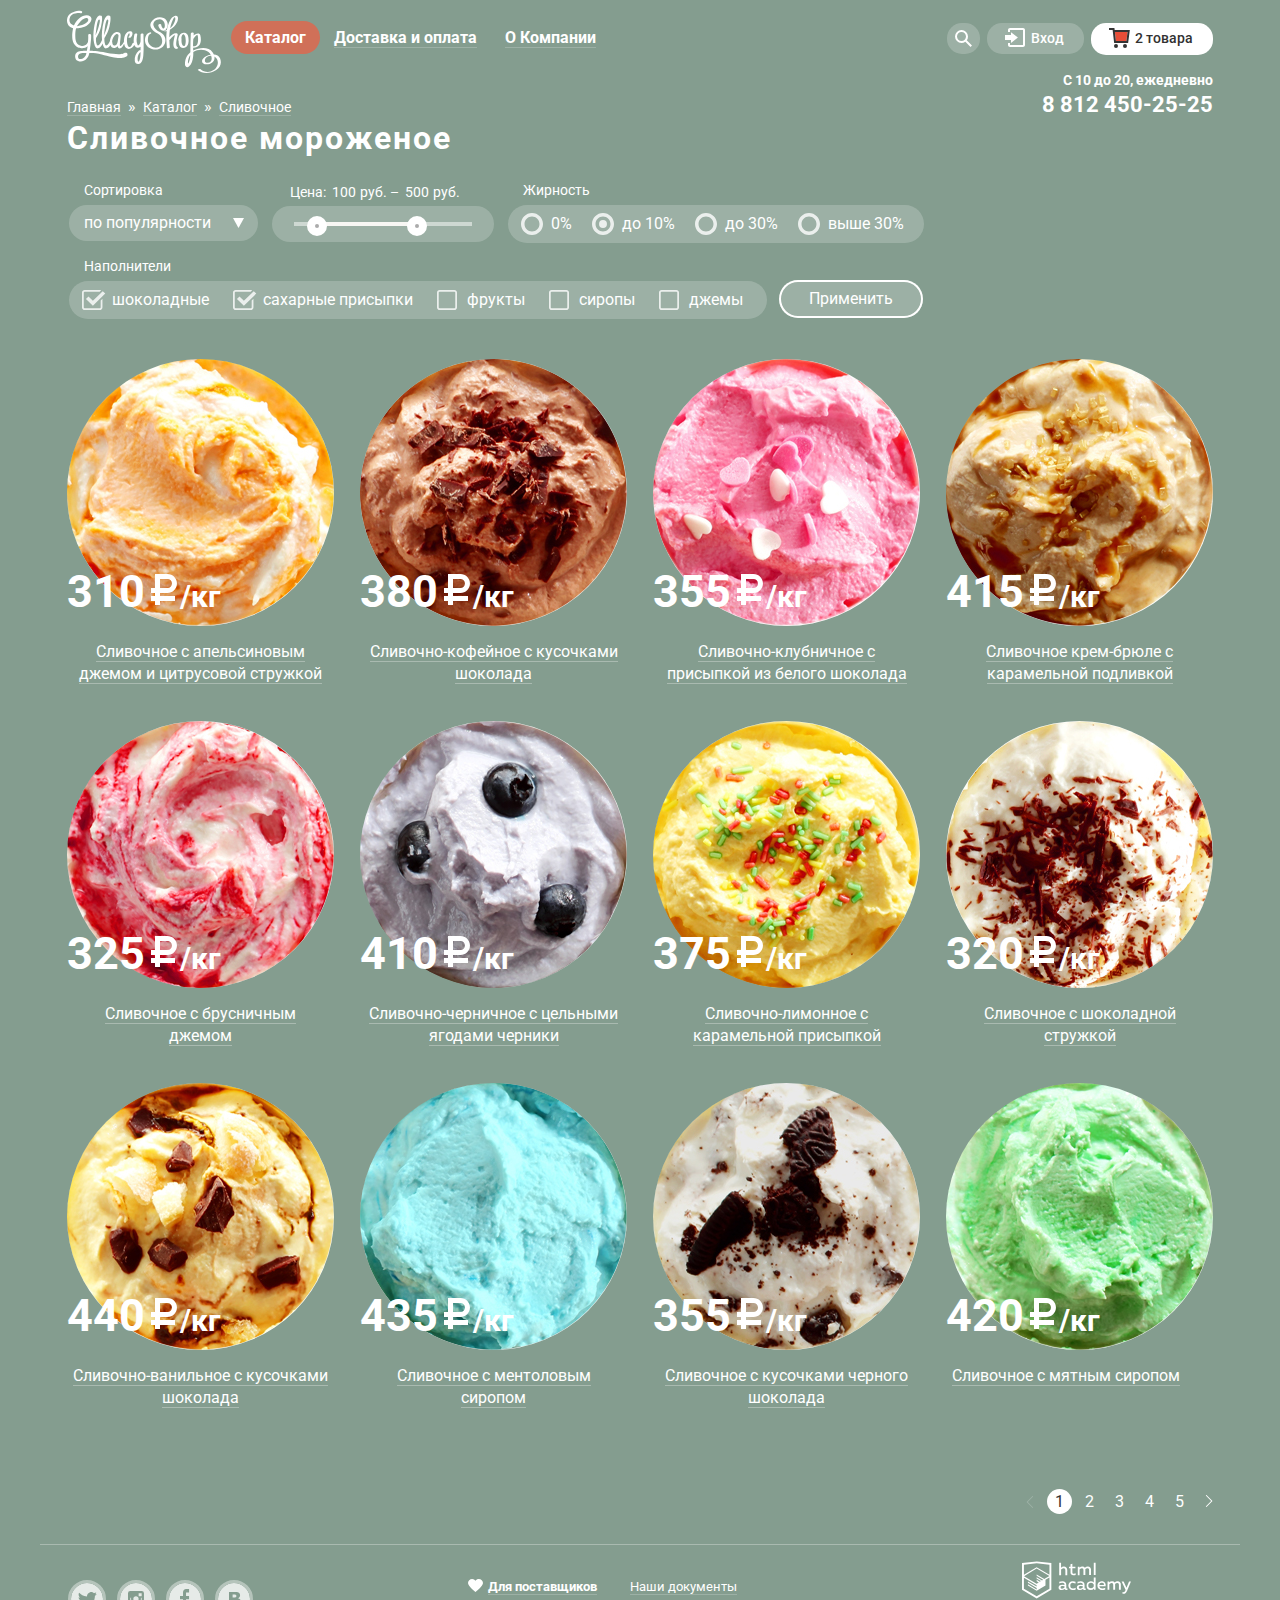
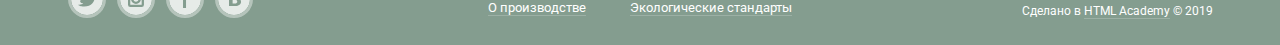
==== commit e679e5de: "Финал" ====
--- a/catalog.html
+++ b/catalog.html
@@ -1,413 +1,419 @@
 <!DOCTYPE html>
 <html lang="ru">
-  <head>
+
+<head>
     <meta charset="utf-8">
     <title>HTML Academy: Глейси</title>
     <link href="https://fonts.googleapis.com/css?family=Roboto:400,700&display=swap&subset=cyrillic-ext" rel="stylesheet">
-    <link href="css/normalize.css" rel="stylesheet">
-    <link href="css/style.css" rel="stylesheet">
-  </head>
+    <link href="css/normalize-min.css" rel="stylesheet">
+    <link href="css/style-min.css" rel="stylesheet">
+</head>
 
-  <body>
+<body>
     <div class="inner-wrapper">
         <div class="container">
-          <header class="header">
-            <a class="header-logo" href="index.html"><img src="img/logo.svg" width="154" height="64" alt="gllacy shop logo"></a>
-            <nav class="main-navigation">
-              <ul class="menu">
-                <li class="menu-menu-item menu-dropdown">
-                  <a class="menu-menu-link current-link" href="#">Каталог</a>
-                  <ul class="popup submenu">
-                    <li class="submenu-news"><a href="#">Новинки</a></li>
-                    <li class="current" ><a href="#">Сливочное</a></li>
-                    <li><a href="#">Щербеты</a></li>
-                    <li><a href="#">Фруктовый лед</a></li>
-                    <li><a href="#">Мелорин</a></li>
-                  </ul>
-                </li>
-                <li class="menu-menu-item"><a class="menu-menu-link" href="delivery.html">Доставка и оплата</a></li>
-                <li class="menu-menu-item"><a class="menu-menu-link" href="about.html">О Компании</a></li>
-              </ul>
-              <div class="user-navigation">
-                <ul class="user">
-                  <li>
-                    <button class="user-menu-item search" type="button">
+            <header class="header">
+                <a class="header-logo" href="index.html"><img src="img/logo.svg" width="154" height="64" alt="gllacy shop logo"></a>
+                <nav class="main-navigation">
+                    <ul class="menu">
+                        <li class="menu-menu-item menu-dropdown">
+                            <a class="menu-menu-link current-link" href="#">Каталог</a>
+                            <ul class="popup submenu">
+                                <li class="submenu-news"><a href="#">Новинки</a></li>
+                                <li class="current"><a href="#">Сливочное</a></li>
+                                <li><a href="#">Щербеты</a></li>
+                                <li><a href="#">Фруктовый лед</a></li>
+                                <li><a href="#">Мелорин</a></li>
+                            </ul>
+                        </li>
+                        <li class="menu-menu-item"><a class="menu-menu-link" href="delivery.html">Доставка и оплата</a></li>
+                        <li class="menu-menu-item"><a class="menu-menu-link" href="about.html">О Компании</a></li>
+                    </ul>
+                    <div class="user-navigation">
+                        <ul class="user">
+                            <li>
+                                <button class="user-menu-item search" type="button">
                       <svg xmlns="http://www.w3.org/2000/svg" xmlns:xlink="http://www.w3.org/1999/xlink" width="17" height="17" viewBox="0 0 17 17"><path fill="#fff" d="M16.958 15.527L11.75 10.32A6.455 6.455 0 0 0 13 6.5 6.5 6.5 0 1 0 6.5 13a6.465 6.465 0 0 0 3.839-1.263l5.205 5.204 1.414-1.414zM6.5 11C4.019 11 2 8.981 2 6.5S4.019 2 6.5 2 11 4.019 11 6.5 8.981 11 6.5 11z"/></svg>
                     </button>
-                    <div class="popup search-form">
-                      <form action="https://echo.htmlacademy.ru/courses" method="post">
-                        <label class="visually-hidden" for="search">Поиск по сайту</label>
-                        <input type="search" name="search" id="search" placeholder="Крем-брюле">
-                      </form>
-                    </div>
-                  </li>
-                  <li>
-                    <button class="user-menu-item" type="button">
+                                <div class="popup search-form">
+                                    <form action="https://echo.htmlacademy.ru/courses" method="post">
+                                        <label class="visually-hidden" for="search">Поиск по сайту</label>
+                                        <input type="search" name="search" id="search" placeholder="Крем-брюле">
+                                    </form>
+                                </div>
+                            </li>
+                            <li>
+                                <button class="user-menu-item" type="button">
                       <svg class="login-icon" xmlns="http://www.w3.org/2000/svg" xmlns:xlink="http://www.w3.org/1999/xlink" width="21" height="19" viewBox="0 0 21 19" fill="#ffffff"><path d="M6 14.875L12.917 9.5 6 4.125v2.917H-.042v4.917H6z"/><path d="M18 0H5C3.9 0 3 .9 3 2v2h2V2h13v15H5v-2H3v2c0 1.1.9 2 2 2h13c1.1 0 2-.9 2-2V2c0-1.1-.9-2-2-2z"/></svg>
                     Вход
                     </button>
-                    <div class="popup login-form">
-                      <form action="https://echo.htmlacademy.ru/courses" method="post">
-                        <label class="visually-hidden">Ввести email</label>
-                        <input type="email" name="email" id="email" placeholder="email@example.com">
-                        <label class="visually-hidden">Ввести пароль</label>
-                        <input type="password" name="password" id="password" placeholder="••••••••">
-                        <div class="login-form-links">
-                          <button class="button login-form-button" type="submit">Войти</button>
-                          <ul class="login-links-list">
-                            <li><a class="login-form-link" href="#">Забыли пароль?</a></li>
-                            <li><a class="login-form-link" href="#">Новая регистрация</a></li>
-                          </ul>
-                        </div>
-                      </form>
-                    </div>
-                  </li>
-                  <li><button class="user-menu-item cart-active" type="button">
+                                <div class="popup login-form">
+                                    <form action="https://echo.htmlacademy.ru/courses" method="post">
+                                        <label class="visually-hidden">Ввести email</label>
+                                        <input type="email" name="email" id="email" placeholder="email@example.com">
+                                        <label class="visually-hidden">Ввести пароль</label>
+                                        <input type="password" name="password" id="password" placeholder="••••••••">
+                                        <div class="login-form-links">
+                                            <button class="button login-form-button" type="submit">Войти</button>
+                                            <ul class="login-links-list">
+                                                <li><a class="login-form-link" href="#">Забыли пароль?</a></li>
+                                                <li><a class="login-form-link" href="#">Новая регистрация</a></li>
+                                            </ul>
+                                        </div>
+                                    </form>
+                                </div>
+                            </li>
+                            <li><button class="user-menu-item cart-active" type="button">
                     <svg class="cart-icon" xmlns="http://www.w3.org/2000/svg" width="21" height="20" viewBox="0 0 21 20"><path fill="#E84D37" d="M5.888 4.031L6.922 13h10.45l1.176-8.969z"/><circle fill="#343434" cx="6.984" cy="18" r="2"/><circle fill="#343434" cx="15.984" cy="18" r="2"/><path fill="#343434" d="M5.657 2.031L5.422 0H0v2h3.64l1.5 13h13.988l1.699-12.969H5.657zM17.372 13H6.922L5.888 4.031h12.66L17.372 13z"/></svg>
                     2 товара</button>
-                      <div class="popup cart-full">
-                        <table class="item-in-cart">
-                          <tbody>
-                            <tr class="cart-row">
-                              <td><button class="ice-cream-remove" type="button"><span class="visually-hidden">Удалить товар из корзины</span></button></td>
-                              <td><img class="ice-cream-small" src="img/ice/orange.jpg" alt="Пломбир с апельсиновым джемом" width="33" height="33"></td>
-                              <td class="cart-item-description">Пломбир с апельсиновым джемом</td>
-                              <td>1,5 кг х <span>200 руб.</span></td>
-                              <td>300 руб.</td>
-                            </tr>
-                            <tr class="cart-row">
-                              <td><button class="ice-cream-remove" type="button"><span class="visually-hidden">Удалить товар из корзины</span></button></td>
-                              <td><img class="ice-cream-small" src="img/ice/strawberry.jpg" alt="Клубничный пломбир с присыпкой из&nbsp;белого шоколада" width="33" height="33"></td>
-                              <td class="cart-item-description">Клубничный пломбир с присыпкой из&nbsp;белого шоколада</td>
-                              <td>1,5 кг х <span>300 руб.</span></td>
-                              <td>450 руб.</td>
-                            </tr>
-                          </tbody>
-                        </table>
-                        <div class="submit">
-                          <p class="submit-sum">Итого: 750 руб.</p>
-                          <a class="button order-button" href="#">Оформить заказ</a>
-                        </div>
-                      </div> 
-                  </li>
-                </ul>
-                <p class="header-time">C 10 до 20, ежедневно
-                <a class="header-tel" href="tel:+78124502525">8 812 450-25-25</a>
-                </p>
-              </div>
-            </nav>
-          </header>
-          <main>
-            <section>
-              <ul class="breadcrumbs">
-                <li><a href="index.html">Главная</a></li>
-                <li><a href="#">Каталог</a></li>
-                <li><a class="breadcrumbs-active">Сливочное</a></li>
-              </ul>
-            </section>
-            <h1 class="catalog-header">Сливочное мороженое</h1>
-            <form class="filter-form" method="post" action="https://echo.htmlacademy.ru">
-              <fieldset>
-                <legend class="filter-legend">Сортировка</legend>
-                <select class="select" id="sorting-list">
+                                <div class="popup cart-full">
+                                    <table class="item-in-cart">
+                                        <tbody>
+                                            <tr class="cart-row">
+                                                <td><button class="ice-cream-remove" type="button"><span class="visually-hidden">Удалить товар из корзины</span></button></td>
+                                                <td><img class="ice-cream-small" src="img/ice/orange.jpg" alt="Пломбир с апельсиновым джемом" width="33" height="33"></td>
+                                                <td class="cart-item-description">Пломбир с апельсиновым джемом</td>
+                                                <td>1,5 кг х <span>200 руб.</span></td>
+                                                <td>300 руб.</td>
+                                            </tr>
+                                            <tr class="cart-row">
+                                                <td><button class="ice-cream-remove" type="button"><span class="visually-hidden">Удалить товар из корзины</span></button></td>
+                                                <td><img class="ice-cream-small" src="img/ice/strawberry.jpg" alt="Клубничный пломбир с присыпкой из&nbsp;белого шоколада" width="33" height="33"></td>
+                                                <td class="cart-item-description">Клубничный пломбир с присыпкой из&nbsp;белого шоколада</td>
+                                                <td>1,5 кг х <span>300 руб.</span></td>
+                                                <td>450 руб.</td>
+                                            </tr>
+                                        </tbody>
+                                    </table>
+                                    <div class="submit">
+                                        <p class="submit-sum">Итого: 750 руб.</p>
+                                        <a class="button order-button" href="#">Оформить заказ</a>
+                                    </div>
+                                </div>
+                            </li>
+                        </ul>
+                        <p class="header-time">C 10 до 20, ежедневно
+                            <a class="header-tel" href="tel:+78124502525">8 812 450-25-25</a>
+                        </p>
+                    </div>
+                </nav>
+            </header>
+            <main>
+                <section>
+                    <ul class="breadcrumbs">
+                        <li><a href="index.html">Главная</a></li>
+                        <li><a href="#">Каталог</a></li>
+                        <li><a class="breadcrumbs-active">Сливочное</a></li>
+                    </ul>
+                </section>
+                <h1 class="catalog-header">Сливочное мороженое</h1>
+                <form class="filter-form" method="post" action="https://echo.htmlacademy.ru">
+                    <fieldset>
+                        <legend class="filter-legend">Сортировка</legend>
+                        <select class="select" id="sorting-list">
                   <option value="by-popular">по популярности</option>
                   <option value="by-lower-price">сначала недорогие</option>
                   <option value="by-higher-price">сначала дорогие</option>
                   <option value="by-fat">по жирности</option>
                 </select>
-              </fieldset>
-              <fieldset>
-                <legend class="filter-legend">Цена: 100 руб. – 500 руб.</legend>
-                <div class="filter-range">
-                  <div class="range-controls">
-                    <div class="scale">
-                      <div class="bar"></div>
-                    </div>
-                      <div class="range-toggle toggle-min"></div>
-                      <div class="range-toggle toggle-max"></div>
-                  </div>
-                </div>
-              </fieldset>
-              <fieldset>
-                <legend class="filter-legend">Жирность</legend>
-                <ul class="radiobuttons">
-                  <li>
-                    <label class="radio">
+                    </fieldset>
+                    <fieldset>
+                        <div class="filter-range">
+                            <div class="range-legend">
+                                Цена:
+                                <label><input class="min-price" type="number" name="price-min" min="0" value="100">руб. –</label>
+                                <label><input class="max-price" type="number" name="price-max" max="500" value="500">руб.</label>
+                            </div>
+                            <div class="range-controls">
+                                <div class="scale">
+                                    <div class="bar"></div>
+                                </div>
+                                <div class="range-toggle toggle-min"></div>
+                                <div class="range-toggle toggle-max"></div>
+                            </div>
+                        </div>
+                    </fieldset>
+                    <fieldset>
+                        <legend class="filter-legend">Жирность</legend>
+                        <ul class="radiobuttons">
+                            <li>
+                                <label class="radio">
                       <input class="radio-input" type="radio" name="fat" value="zero">
                       <span class="radio-button"></span>
                       0%
                     </label>
-                  </li>
-                  <li>
-                    <label class="radio">
+                            </li>
+                            <li>
+                                <label class="radio">
                       <input class="radio-input" type="radio" name="fat" value="ten" checked>
                       <span class="radio-button"></span>
                       до 10%
                     </label>
-                  </li>
-                  <li>
-                    <label class="radio">
+                            </li>
+                            <li>
+                                <label class="radio">
                       <input class="radio-input" type="radio" name="fat" value="thirty">
                       <span class="radio-button"></span>
                       до 30%
                     </label>
-                  </li>
-                  <li>
-                    <label class="radio">
+                            </li>
+                            <li>
+                                <label class="radio">
                     <input class="radio-input" type="radio" name="fat" value="more">
                     <span class="radio-button"></span>
                     выше 30%
                   </label>
-                </li>
-                </ul>
-              </fieldset>
-              <fieldset>
-                <legend class="filter-legend">Наполнители</legend>
-                <ul class="checkboxes">
-                  <li>
-                    <label class="check">
+                            </li>
+                        </ul>
+                    </fieldset>
+                    <fieldset>
+                        <legend class="filter-legend">Наполнители</legend>
+                        <ul class="checkboxes">
+                            <li>
+                                <label class="check">
                       <input class="check-input" type="checkbox" name="choco" checked>
                       <span class="check-box"></span>
                       шоколадные
                     </label>
-                  </li>
-                  <li>
-                    <label class="check">
+                            </li>
+                            <li>
+                                <label class="check">
                       <input class="check-input" type="checkbox" name="sugar" checked>
                       <span class="check-box"></span>
                       сахарные присыпки
                     </label>
-                  </li>
-                  <li>
-                    <label class="check">
+                            </li>
+                            <li>
+                                <label class="check">
                       <input class="check-input" type="checkbox" name="fruit">
                       <span class="check-box"></span>
                       фрукты
                     </label>
-                  </li>
-                  <li>
-                    <label class="check">
+                            </li>
+                            <li>
+                                <label class="check">
                       <input class="check-input" type="checkbox" name="syrop">
                       <span class="check-box"></span>
                       сиропы
                     </label>
-                  </li>
-                  <li>
-                    <label class="check">
+                            </li>
+                            <li>
+                                <label class="check">
                       <input class="check-input" type="checkbox" name="jam">
                       <span class="check-box"></span>
                       джемы
                     </label>
-                  </li>
-                </ul>
-              </fieldset>
-              <button class="filter-button" type="submit">Применить</button>
-            </form>
-            <section>
-              <ul class="ice-card">
-                <li>
-                  <img class="ice-cream" src="img/ice/orange.jpg" width="267" height="267" alt="Сливочное с апельсиновым джемом и цитрусовой стружкой">
-                  <div class="item-price">
-                    <p class="price">310</p>
-                    <svg xmlns="http://www.w3.org/2000/svg" width="31" height="36" viewBox="0 0 31 36"><path fill="#ffffff" d="M11 21h7.451c5.247 0 9.5-4.253 9.5-9.5S23.698 2 18.451 2H6v14H2v5h4v3H2v5h4v4h5v-4h15v-5H11v-3zm0-14h7.451v-.03a4.53 4.53 0 0 1 0 9.06V16H11V7z"/></svg>
-                    <p class="measure">/кг</p>
-                  </div>
-                  <p class="item-name"><a class="item-name-link" href="orange.html">Сливочное с апельсиновым джемом и цитрусовой стружкой</a></p>
-                  <div class="quick-view">
-                    <a class="button quick-view-button">Быстрый просмотр</a>
-                  </div>
-                </li>
-                <li>
-                  <img class="ice-cream" src="img/ice/chocolate.jpg" width="267" height="267" alt="Сливочно-кофейное с кусочками шоколада">
-                  <div class="item-price">
-                    <p class="price">380</p>
-                    <svg xmlns="http://www.w3.org/2000/svg" width="31" height="36" viewBox="0 0 31 36"><path fill="#ffffff" d="M11 21h7.451c5.247 0 9.5-4.253 9.5-9.5S23.698 2 18.451 2H6v14H2v5h4v3H2v5h4v4h5v-4h15v-5H11v-3zm0-14h7.451v-.03a4.53 4.53 0 0 1 0 9.06V16H11V7z"/></svg>
-                    <p class="measure">/кг</p>
-                  </div>
-                  <p class="item-name"><a class="item-name-link" href="chocolate.html">Сливочно-кофейное с кусочками шоколада</a></p>
-                  <div class="quick-view">
-                    <a class="button quick-view-button">Быстрый просмотр</a>
-                  </div>
-                </li>
-                <li>
-                  <img class="ice-cream" src="img/ice/strawberry.jpg" width="267" height="267" alt="Сливочно-клубничное с присыпкой из белого шоколада">
-                  <div class="item-price">
-                    <p class="price">355</p>
-                    <svg xmlns="http://www.w3.org/2000/svg" width="31" height="36" viewBox="0 0 31 36"><path fill="#ffffff" d="M11 21h7.451c5.247 0 9.5-4.253 9.5-9.5S23.698 2 18.451 2H6v14H2v5h4v3H2v5h4v4h5v-4h15v-5H11v-3zm0-14h7.451v-.03a4.53 4.53 0 0 1 0 9.06V16H11V7z"/></svg>
-                    <p class="measure">/кг</p>
-                  </div>
-                  <p class="item-name"><a class="item-name-link" href="strawberry.html">Сливочно-клубничное с присыпкой из белого шоколада</a></p>
-                  <div class="quick-view">
-                    <a class="button quick-view-button">Быстрый просмотр</a>
-                  </div>
-                </li>
-                <li>
-                  <img class="ice-cream" src="img/ice/caramel.jpg" width="267" height="267" alt="Сливочное крем-брюле с карамельной подливкой">
-                  <div class="item-price">
-                    <p class="price">415</p>
-                    <svg xmlns="http://www.w3.org/2000/svg" width="31" height="36" viewBox="0 0 31 36"><path fill="#ffffff" d="M11 21h7.451c5.247 0 9.5-4.253 9.5-9.5S23.698 2 18.451 2H6v14H2v5h4v3H2v5h4v4h5v-4h15v-5H11v-3zm0-14h7.451v-.03a4.53 4.53 0 0 1 0 9.06V16H11V7z"/></svg>
-                    <p class="measure">/кг</p>
-                  </div>
-                  <p class="item-name"><a class="item-name-link" href="caramel.html">Сливочное крем-брюле с карамельной подливкой</a></p>
-                  <div class="quick-view">
-                    <a class="button quick-view-button">Быстрый просмотр</a>
-                  </div>
-                </li>
-                <li>
-                  <img class="ice-cream" src="img/ice/lingonberry.jpg" width="267" height="267" alt="Сливочное с брусничным джемом">
-                  <div class="item-price">
-                    <p class="price">325</p>
-                    <svg xmlns="http://www.w3.org/2000/svg" width="31" height="36" viewBox="0 0 31 36"><path fill="#ffffff" d="M11 21h7.451c5.247 0 9.5-4.253 9.5-9.5S23.698 2 18.451 2H6v14H2v5h4v3H2v5h4v4h5v-4h15v-5H11v-3zm0-14h7.451v-.03a4.53 4.53 0 0 1 0 9.06V16H11V7z"/></svg>
-                    <p class="measure">/кг</p>
-                  </div>
-                  <p class="item-name"><a class="item-name-link" href="lingonberry.html">Сливочное с брусничным джемом</a></p>
-                  <div class="quick-view">
-                    <a class="button quick-view-button">Быстрый просмотр</a>
-                  </div>
-                </li>
-                <li>
-                  <img class="ice-cream" src="img/ice/blueberry.jpg" width="267" height="267" alt="Сливочно-черничное с цельными ягодами черники">
-                  <div class="item-price">
-                    <p class="price">410</p>
-                    <svg xmlns="http://www.w3.org/2000/svg" width="31" height="36" viewBox="0 0 31 36"><path fill="#ffffff" d="M11 21h7.451c5.247 0 9.5-4.253 9.5-9.5S23.698 2 18.451 2H6v14H2v5h4v3H2v5h4v4h5v-4h15v-5H11v-3zm0-14h7.451v-.03a4.53 4.53 0 0 1 0 9.06V16H11V7z"/></svg>
-                    <p class="measure">/кг</p>
-                  </div>
-                  <p class="item-name"><a class="item-name-link" href="blueberry.html">Сливочно-черничное с цельными ягодами черники</a></p>
-                  <div class="quick-view">
-                    <a class="button quick-view-button">Быстрый просмотр</a>
-                  </div>
-                </li>
-                <li>
-                  <img class="ice-cream" src="img/ice/lemon.jpg" width="267" height="267" alt="Сливочно-лимонное с карамельной присыпкой">
-                  <div class="item-price">
-                    <p class="price">375</p>
-                    <svg xmlns="http://www.w3.org/2000/svg" width="31" height="36" viewBox="0 0 31 36"><path fill="#ffffff" d="M11 21h7.451c5.247 0 9.5-4.253 9.5-9.5S23.698 2 18.451 2H6v14H2v5h4v3H2v5h4v4h5v-4h15v-5H11v-3zm0-14h7.451v-.03a4.53 4.53 0 0 1 0 9.06V16H11V7z"/></svg>
-                    <p class="measure">/кг</p>
-                  </div>
-                  <p class="item-name"><a class="item-name-link" href="lemon.html">Сливочно-лимонное с карамельной присыпкой</a></p>
-                  <div class="quick-view">
-                    <a class="button quick-view-button">Быстрый просмотр</a>
-                  </div>
-                </li>
-                <li>
-                  <img class="ice-cream" src="img/ice/chips.jpg" width="267" height="267" alt="Сливочное с шоколадной стружкой">
-                  <div class="item-price">
-                    <p class="price">320</p>
-                    <svg xmlns="http://www.w3.org/2000/svg" width="31" height="36" viewBox="0 0 31 36"><path fill="#ffffff" d="M11 21h7.451c5.247 0 9.5-4.253 9.5-9.5S23.698 2 18.451 2H6v14H2v5h4v3H2v5h4v4h5v-4h15v-5H11v-3zm0-14h7.451v-.03a4.53 4.53 0 0 1 0 9.06V16H11V7z"/></svg>
-                    <p class="measure">/кг</p>
-                  </div>
-                  <p class="item-name"><a class="item-name-link" href="chips.html">Сливочное с шоколадной стружкой</a></p>
-                  <div class="quick-view">
-                    <a class="button quick-view-button">Быстрый просмотр</a>
-                  </div>
-                </li>
-                <li>
-                  <img class="ice-cream" src="img/ice/vanilla.jpg" width="267" height="267" alt="Сливочно-ванильное с кусочками шоколада">
-                  <div class="item-price">
-                    <p class="price">440</p>
-                    <svg xmlns="http://www.w3.org/2000/svg" width="31" height="36" viewBox="0 0 31 36"><path fill="#ffffff" d="M11 21h7.451c5.247 0 9.5-4.253 9.5-9.5S23.698 2 18.451 2H6v14H2v5h4v3H2v5h4v4h5v-4h15v-5H11v-3zm0-14h7.451v-.03a4.53 4.53 0 0 1 0 9.06V16H11V7z"/></svg>
-                    <p class="measure">/кг</p>
-                  </div>
-                  <p class="item-name"><a class="item-name-link" href="vanilla.html">Сливочно-ванильное с кусочками шоколада</a></p>
-                  <div class="quick-view">
-                    <a class="button quick-view-button">Быстрый просмотр</a>
-                  </div>
-                </li>
-                <li>
-                  <img class="ice-cream" src="img/ice/menthol.jpg" width="267" height="267" alt="Сливочноe с ментоловым сиропом">
-                  <div class="item-price">
-                    <p class="price">435</p>
-                    <svg xmlns="http://www.w3.org/2000/svg" width="31" height="36" viewBox="0 0 31 36"><path fill="#ffffff" d="M11 21h7.451c5.247 0 9.5-4.253 9.5-9.5S23.698 2 18.451 2H6v14H2v5h4v3H2v5h4v4h5v-4h15v-5H11v-3zm0-14h7.451v-.03a4.53 4.53 0 0 1 0 9.06V16H11V7z"/></svg>
-                    <p class="measure">/кг</p>
-                  </div>
-                  <p class="item-name"><a class="item-name-link" href="menthol.html">Сливочноe с ментоловым сиропом</a></p> 
-                  <div class="quick-view">
-                    <a class="button quick-view-button">Быстрый просмотр</a>
-                  </div>
-                </li>
-                <li>
-                  <img class="ice-cream" src="img/ice/black.jpg" width="267" height="267" alt="Сливочное с кусочками черного шоколада">
-                  <div class="item-price">
-                    <p class="price">355</p>
-                    <svg xmlns="http://www.w3.org/2000/svg" width="31" height="36" viewBox="0 0 31 36"><path fill="#ffffff" d="M11 21h7.451c5.247 0 9.5-4.253 9.5-9.5S23.698 2 18.451 2H6v14H2v5h4v3H2v5h4v4h5v-4h15v-5H11v-3zm0-14h7.451v-.03a4.53 4.53 0 0 1 0 9.06V16H11V7z"/></svg>
-                    <p class="measure">/кг</p>
-                  </div>
-                  <p class="item-name"><a class="item-name-link" href="black.html">Сливочное с кусочками черного шоколада</a></p>
-                  <div class="quick-view">
-                    <a class="button quick-view-button">Быстрый просмотр</a>
-                  </div>
-                </li>
-                <li>
-                  <img class="ice-cream" src="img/ice/mint.jpg" width="267" height="267" alt="Сливочное с мятным сиропом">
-                  <div class="item-price">
-                    <p class="price">420</p>
-                    <svg xmlns="http://www.w3.org/2000/svg" width="31" height="36" viewBox="0 0 31 36"><path fill="#ffffff" d="M11 21h7.451c5.247 0 9.5-4.253 9.5-9.5S23.698 2 18.451 2H6v14H2v5h4v3H2v5h4v4h5v-4h15v-5H11v-3zm0-14h7.451v-.03a4.53 4.53 0 0 1 0 9.06V16H11V7z"/></svg>
-                    <p class="measure">/кг</p>
-                  </div>
-                  <p class="item-name"><a class="item-name-link" href="mint.html">Сливочное с мятным сиропом</a></p>
-                  <div class="quick-view">
-                    <a class="button quick-view-button">Быстрый просмотр</a>
-                  </div>
-                </li>
-              </ul>
-            </section>
-            <section>
-              <ul class="pagination">
-                <li><a class="prev">
+                            </li>
+                        </ul>
+                    </fieldset>
+                    <button class="filter-button" type="submit">Применить</button>
+                </form>
+                <section>
+                    <ul class="ice-card">
+                        <li>
+                            <img class="ice-cream" src="img/ice/orange.jpg" width="267" height="267" alt="Сливочное с апельсиновым джемом и цитрусовой стружкой">
+                            <div class="item-price">
+                                <p class="price">310</p>
+                                <svg xmlns="http://www.w3.org/2000/svg" width="31" height="36" viewBox="0 0 31 36"><path fill="#ffffff" d="M11 21h7.451c5.247 0 9.5-4.253 9.5-9.5S23.698 2 18.451 2H6v14H2v5h4v3H2v5h4v4h5v-4h15v-5H11v-3zm0-14h7.451v-.03a4.53 4.53 0 0 1 0 9.06V16H11V7z"/></svg>
+                                <p class="measure">/кг</p>
+                            </div>
+                            <p class="item-name"><a class="item-name-link" href="orange.html">Сливочное с апельсиновым джемом и цитрусовой стружкой</a></p>
+                            <div class="quick-view">
+                                <a class="button quick-view-button">Быстрый просмотр</a>
+                            </div>
+                        </li>
+                        <li>
+                            <img class="ice-cream" src="img/ice/chocolate.jpg" width="267" height="267" alt="Сливочно-кофейное с кусочками шоколада">
+                            <div class="item-price">
+                                <p class="price">380</p>
+                                <svg xmlns="http://www.w3.org/2000/svg" width="31" height="36" viewBox="0 0 31 36"><path fill="#ffffff" d="M11 21h7.451c5.247 0 9.5-4.253 9.5-9.5S23.698 2 18.451 2H6v14H2v5h4v3H2v5h4v4h5v-4h15v-5H11v-3zm0-14h7.451v-.03a4.53 4.53 0 0 1 0 9.06V16H11V7z"/></svg>
+                                <p class="measure">/кг</p>
+                            </div>
+                            <p class="item-name"><a class="item-name-link" href="chocolate.html">Сливочно-кофейное с кусочками шоколада</a></p>
+                            <div class="quick-view">
+                                <a class="button quick-view-button">Быстрый просмотр</a>
+                            </div>
+                        </li>
+                        <li>
+                            <img class="ice-cream" src="img/ice/strawberry.jpg" width="267" height="267" alt="Сливочно-клубничное с присыпкой из белого шоколада">
+                            <div class="item-price">
+                                <p class="price">355</p>
+                                <svg xmlns="http://www.w3.org/2000/svg" width="31" height="36" viewBox="0 0 31 36"><path fill="#ffffff" d="M11 21h7.451c5.247 0 9.5-4.253 9.5-9.5S23.698 2 18.451 2H6v14H2v5h4v3H2v5h4v4h5v-4h15v-5H11v-3zm0-14h7.451v-.03a4.53 4.53 0 0 1 0 9.06V16H11V7z"/></svg>
+                                <p class="measure">/кг</p>
+                            </div>
+                            <p class="item-name"><a class="item-name-link" href="strawberry.html">Сливочно-клубничное с присыпкой из белого шоколада</a></p>
+                            <div class="quick-view">
+                                <a class="button quick-view-button">Быстрый просмотр</a>
+                            </div>
+                        </li>
+                        <li>
+                            <img class="ice-cream" src="img/ice/caramel.jpg" width="267" height="267" alt="Сливочное крем-брюле с карамельной подливкой">
+                            <div class="item-price">
+                                <p class="price">415</p>
+                                <svg xmlns="http://www.w3.org/2000/svg" width="31" height="36" viewBox="0 0 31 36"><path fill="#ffffff" d="M11 21h7.451c5.247 0 9.5-4.253 9.5-9.5S23.698 2 18.451 2H6v14H2v5h4v3H2v5h4v4h5v-4h15v-5H11v-3zm0-14h7.451v-.03a4.53 4.53 0 0 1 0 9.06V16H11V7z"/></svg>
+                                <p class="measure">/кг</p>
+                            </div>
+                            <p class="item-name"><a class="item-name-link" href="caramel.html">Сливочное крем-брюле с карамельной подливкой</a></p>
+                            <div class="quick-view">
+                                <a class="button quick-view-button">Быстрый просмотр</a>
+                            </div>
+                        </li>
+                        <li>
+                            <img class="ice-cream" src="img/ice/lingonberry.jpg" width="267" height="267" alt="Сливочное с брусничным джемом">
+                            <div class="item-price">
+                                <p class="price">325</p>
+                                <svg xmlns="http://www.w3.org/2000/svg" width="31" height="36" viewBox="0 0 31 36"><path fill="#ffffff" d="M11 21h7.451c5.247 0 9.5-4.253 9.5-9.5S23.698 2 18.451 2H6v14H2v5h4v3H2v5h4v4h5v-4h15v-5H11v-3zm0-14h7.451v-.03a4.53 4.53 0 0 1 0 9.06V16H11V7z"/></svg>
+                                <p class="measure">/кг</p>
+                            </div>
+                            <p class="item-name"><a class="item-name-link" href="lingonberry.html">Сливочное с брусничным джемом</a></p>
+                            <div class="quick-view">
+                                <a class="button quick-view-button">Быстрый просмотр</a>
+                            </div>
+                        </li>
+                        <li>
+                            <img class="ice-cream" src="img/ice/blueberry.jpg" width="267" height="267" alt="Сливочно-черничное с цельными ягодами черники">
+                            <div class="item-price">
+                                <p class="price">410</p>
+                                <svg xmlns="http://www.w3.org/2000/svg" width="31" height="36" viewBox="0 0 31 36"><path fill="#ffffff" d="M11 21h7.451c5.247 0 9.5-4.253 9.5-9.5S23.698 2 18.451 2H6v14H2v5h4v3H2v5h4v4h5v-4h15v-5H11v-3zm0-14h7.451v-.03a4.53 4.53 0 0 1 0 9.06V16H11V7z"/></svg>
+                                <p class="measure">/кг</p>
+                            </div>
+                            <p class="item-name"><a class="item-name-link" href="blueberry.html">Сливочно-черничное с цельными ягодами черники</a></p>
+                            <div class="quick-view">
+                                <a class="button quick-view-button">Быстрый просмотр</a>
+                            </div>
+                        </li>
+                        <li>
+                            <img class="ice-cream" src="img/ice/lemon.jpg" width="267" height="267" alt="Сливочно-лимонное с карамельной присыпкой">
+                            <div class="item-price">
+                                <p class="price">375</p>
+                                <svg xmlns="http://www.w3.org/2000/svg" width="31" height="36" viewBox="0 0 31 36"><path fill="#ffffff" d="M11 21h7.451c5.247 0 9.5-4.253 9.5-9.5S23.698 2 18.451 2H6v14H2v5h4v3H2v5h4v4h5v-4h15v-5H11v-3zm0-14h7.451v-.03a4.53 4.53 0 0 1 0 9.06V16H11V7z"/></svg>
+                                <p class="measure">/кг</p>
+                            </div>
+                            <p class="item-name"><a class="item-name-link" href="lemon.html">Сливочно-лимонное с карамельной присыпкой</a></p>
+                            <div class="quick-view">
+                                <a class="button quick-view-button">Быстрый просмотр</a>
+                            </div>
+                        </li>
+                        <li>
+                            <img class="ice-cream" src="img/ice/chips.jpg" width="267" height="267" alt="Сливочное с шоколадной стружкой">
+                            <div class="item-price">
+                                <p class="price">320</p>
+                                <svg xmlns="http://www.w3.org/2000/svg" width="31" height="36" viewBox="0 0 31 36"><path fill="#ffffff" d="M11 21h7.451c5.247 0 9.5-4.253 9.5-9.5S23.698 2 18.451 2H6v14H2v5h4v3H2v5h4v4h5v-4h15v-5H11v-3zm0-14h7.451v-.03a4.53 4.53 0 0 1 0 9.06V16H11V7z"/></svg>
+                                <p class="measure">/кг</p>
+                            </div>
+                            <p class="item-name"><a class="item-name-link" href="chips.html">Сливочное с шоколадной стружкой</a></p>
+                            <div class="quick-view">
+                                <a class="button quick-view-button">Быстрый просмотр</a>
+                            </div>
+                        </li>
+                        <li>
+                            <img class="ice-cream" src="img/ice/vanilla.jpg" width="267" height="267" alt="Сливочно-ванильное с кусочками шоколада">
+                            <div class="item-price">
+                                <p class="price">440</p>
+                                <svg xmlns="http://www.w3.org/2000/svg" width="31" height="36" viewBox="0 0 31 36"><path fill="#ffffff" d="M11 21h7.451c5.247 0 9.5-4.253 9.5-9.5S23.698 2 18.451 2H6v14H2v5h4v3H2v5h4v4h5v-4h15v-5H11v-3zm0-14h7.451v-.03a4.53 4.53 0 0 1 0 9.06V16H11V7z"/></svg>
+                                <p class="measure">/кг</p>
+                            </div>
+                            <p class="item-name"><a class="item-name-link" href="vanilla.html">Сливочно-ванильное с кусочками шоколада</a></p>
+                            <div class="quick-view">
+                                <a class="button quick-view-button">Быстрый просмотр</a>
+                            </div>
+                        </li>
+                        <li>
+                            <img class="ice-cream" src="img/ice/menthol.jpg" width="267" height="267" alt="Сливочноe с ментоловым сиропом">
+                            <div class="item-price">
+                                <p class="price">435</p>
+                                <svg xmlns="http://www.w3.org/2000/svg" width="31" height="36" viewBox="0 0 31 36"><path fill="#ffffff" d="M11 21h7.451c5.247 0 9.5-4.253 9.5-9.5S23.698 2 18.451 2H6v14H2v5h4v3H2v5h4v4h5v-4h15v-5H11v-3zm0-14h7.451v-.03a4.53 4.53 0 0 1 0 9.06V16H11V7z"/></svg>
+                                <p class="measure">/кг</p>
+                            </div>
+                            <p class="item-name"><a class="item-name-link" href="menthol.html">Сливочноe с ментоловым сиропом</a></p>
+                            <div class="quick-view">
+                                <a class="button quick-view-button">Быстрый просмотр</a>
+                            </div>
+                        </li>
+                        <li>
+                            <img class="ice-cream" src="img/ice/black.jpg" width="267" height="267" alt="Сливочное с кусочками черного шоколада">
+                            <div class="item-price">
+                                <p class="price">355</p>
+                                <svg xmlns="http://www.w3.org/2000/svg" width="31" height="36" viewBox="0 0 31 36"><path fill="#ffffff" d="M11 21h7.451c5.247 0 9.5-4.253 9.5-9.5S23.698 2 18.451 2H6v14H2v5h4v3H2v5h4v4h5v-4h15v-5H11v-3zm0-14h7.451v-.03a4.53 4.53 0 0 1 0 9.06V16H11V7z"/></svg>
+                                <p class="measure">/кг</p>
+                            </div>
+                            <p class="item-name"><a class="item-name-link" href="black.html">Сливочное с кусочками черного шоколада</a></p>
+                            <div class="quick-view">
+                                <a class="button quick-view-button">Быстрый просмотр</a>
+                            </div>
+                        </li>
+                        <li>
+                            <img class="ice-cream" src="img/ice/mint.jpg" width="267" height="267" alt="Сливочное с мятным сиропом">
+                            <div class="item-price">
+                                <p class="price">420</p>
+                                <svg xmlns="http://www.w3.org/2000/svg" width="31" height="36" viewBox="0 0 31 36"><path fill="#ffffff" d="M11 21h7.451c5.247 0 9.5-4.253 9.5-9.5S23.698 2 18.451 2H6v14H2v5h4v3H2v5h4v4h5v-4h15v-5H11v-3zm0-14h7.451v-.03a4.53 4.53 0 0 1 0 9.06V16H11V7z"/></svg>
+                                <p class="measure">/кг</p>
+                            </div>
+                            <p class="item-name"><a class="item-name-link" href="mint.html">Сливочное с мятным сиропом</a></p>
+                            <div class="quick-view">
+                                <a class="button quick-view-button">Быстрый просмотр</a>
+                            </div>
+                        </li>
+                    </ul>
+                </section>
+                <section>
+                    <ul class="pagination">
+                        <li><a class="prev">
                   <svg xmlns="http://www.w3.org/2000/svg" width="8" height="12" viewBox="0 0 8 12"><path fill="#ffffff" d="M7.237 5.642L1.73.132c-.2-.197-.52-.197-.717 0s-.198.52 0 .717L6.163 6l-5.15 5.15c-.2.198-.2.52 0 .717.098.1.228.148.357.148.13 0 .26-.05.358-.148l5.51-5.51c.198-.197.198-.517 0-.715z"/></svg>
                 </a></li>
-                <li><a class="active">1</a></li>
-                <li><a href="#">2</a></li>
-                <li><a href="#">3</a></li>
-                <li><a href="#">4</a></li>
-                <li><a href="#">5</a></li>
-                <li><a href="#">
+                        <li><a class="active">1</a></li>
+                        <li><a href="#">2</a></li>
+                        <li><a href="#">3</a></li>
+                        <li><a href="#">4</a></li>
+                        <li><a href="#">5</a></li>
+                        <li><a href="#">
                   <svg xmlns="http://www.w3.org/2000/svg" width="8" height="12" viewBox="0 0 8 12"><path fill="#ffffff" d="M7.237 5.642L1.73.132c-.2-.197-.52-.197-.717 0s-.198.52 0 .717L6.163 6l-5.15 5.15c-.2.198-.2.52 0 .717.098.1.228.148.357.148.13 0 .26-.05.358-.148l5.51-5.51c.198-.197.198-.517 0-.715z"/></svg>
                 </a></li>
-              </ul>
-            </section>
-          </main>
+                    </ul>
+                </section>
+            </main>
         </div>
-      <footer class="footer">
-        <div class="footer-social">
-          <ul class="social-icons">
-            <li>
-              <a class="social-button twitter-button" href="twitter.com/gllacy">
+        <footer class="footer">
+            <div class="footer-social">
+                <ul class="social-icons">
+                    <li>
+                        <a class="social-button twitter-button" href="twitter.com/gllacy">
               <span class="visually-hidden">Перейти в Твиттер</span>
               </a>
-            </li>
-            <li>
-              <a class="social-button instagram-button" href="instagram.com/gllacy">
+                    </li>
+                    <li>
+                        <a class="social-button instagram-button" href="instagram.com/gllacy">
                 <span class="visually-hidden">Перейти в Инстаграм</span>
               </a>
-            </li>
-            <li>
-              <a class="social-button facebook-button" href="facebook.com/gllacy">
+                    </li>
+                    <li>
+                        <a class="social-button facebook-button" href="facebook.com/gllacy">
                 <span class="visually-hidden">Перейти на Фэйсбук</span>
               </a>
-            </li>
-            <li>
-              <a class="social-button vkontakte-button" href="vkontakte.com/gllacy">
+                    </li>
+                    <li>
+                        <a class="social-button vkontakte-button" href="vkontakte.com/gllacy">
                 <span class="visually-hidden">Перейти ВКонтакте</span>
               </a>
-            </li>
-          </ul>
-        </div>
-        <div class="footer-menu">
-          <ul>
-            <li><a class="favourite" href="for-suppliers.html">Для поставщиков</a></li>
-            <li><a href="documents.html">Наши документы</a></li>
-            <li><a href="production.html">О производстве</a></li>
-            <li><a href="standards.html">Экологические стандарты</a></li>
-          </ul>
-        </div>
-        <div class="footer-copyright">
-          <a class="copyright-logo" href="https://htmlacademy.ru/intensive/htmlcss">
+                    </li>
+                </ul>
+            </div>
+            <div class="footer-menu">
+                <ul>
+                    <li><a class="favourite" href="for-suppliers.html">Для поставщиков</a></li>
+                    <li><a href="documents.html">Наши документы</a></li>
+                    <li><a href="production.html">О производстве</a></li>
+                    <li><a href="standards.html">Экологические стандарты</a></li>
+                </ul>
+            </div>
+            <div class="footer-copyright">
+                <a class="copyright-logo" href="https://htmlacademy.ru/intensive/htmlcss">
             <svg id="Layer_1" data-name="Layer 1" xmlns="http://www.w3.org/2000/svg" width="109" height="38" viewBox="0 0 108.08 36.85"><title>logo-htmlacademy-small1</title><path d="M44.61,26.88a2,2,0,0,0,.55-0.1v1.33a3.25,3.25,0,0,1-1.18.21,1.67,1.67,0,0,1-1.67-1,4.84,4.84,0,0,1-3.14,1.08c-1.51,0-2.91-.83-2.91-2.55,0-2.13,2-2.79,3.71-2.79a11.08,11.08,0,0,1,2.17.25v-0.3c0-1-.76-1.77-2.19-1.77a7.42,7.42,0,0,0-3,.64v-1.7a10.21,10.21,0,0,1,3.19-.55c2.36,0,3.81,1.12,3.81,3.65v3a0.54,0.54,0,0,0,.49.59h0.17Zm-6.44-1.13A1.35,1.35,0,0,0,39.63,27h0.11a3.39,3.39,0,0,0,2.41-1V24.58a9.72,9.72,0,0,0-1.81-.21c-1,0-2.16.33-2.16,1.38h0Zm12.36-6.11a5,5,0,0,1,2.57.64V22a4.08,4.08,0,0,0-2.3-.7,2.75,2.75,0,1,0,0,5.49,5,5,0,0,0,2.43-.64v1.71a6.27,6.27,0,0,1-2.76.57A4.21,4.21,0,0,1,46,24.51q0-.21,0-0.41a4.32,4.32,0,0,1,4.18-4.46h0.38Zm12.17,7.24a2,2,0,0,0,.55-0.1v1.33a3.25,3.25,0,0,1-1.18.21,1.67,1.67,0,0,1-1.67-1,4.84,4.84,0,0,1-3.14,1.08c-1.51,0-2.91-.83-2.91-2.55,0-2.13,2-2.79,3.71-2.79a11.08,11.08,0,0,1,2.17.25v-0.3c0-1-.76-1.77-2.19-1.77a7.42,7.42,0,0,0-3,.64v-1.7a10.21,10.21,0,0,1,3.19-.55c2.36,0,3.81,1.12,3.81,3.65v3a0.54,0.54,0,0,0,.49.59h0.17Zm-6.44-1.13A1.35,1.35,0,0,0,57.73,27h0.11a3.39,3.39,0,0,0,2.41-1V24.58a9.72,9.72,0,0,0-1.81-.21c-1.06,0-2.16.33-2.16,1.38h0ZM73,16V28.2H71.35V26.88a3.88,3.88,0,0,1-3.19,1.54,4.4,4.4,0,0,1,0-8.78,3.81,3.81,0,0,1,3,1.3V16H73Zm-4.53,5.22a2.76,2.76,0,1,0,0,5.52A2.86,2.86,0,0,0,71.15,25V23A2.91,2.91,0,0,0,68.49,21.27ZM79,19.64c3.31,0,4.46,2.68,3.92,5.09H76.7c0.21,1.5,1.67,2.11,3.19,2.11a6.11,6.11,0,0,0,2.64-.59v1.6a7.14,7.14,0,0,1-3,.57C77,28.42,74.78,27,74.78,24a4.18,4.18,0,0,1,4-4.39H79Zm0.09,1.54a2.28,2.28,0,0,0-2.44,2.1v0.06H81.3A2,2,0,0,0,79.13,21.18Zm5.73,7V19.87h1.65v1a3.81,3.81,0,0,1,2.78-1.27A2.86,2.86,0,0,1,91.89,21a4.12,4.12,0,0,1,2.91-1.33A3.06,3.06,0,0,1,98,23V28.2h-1.9V23.05a1.59,1.59,0,0,0-1.42-1.75H94.42a2.8,2.8,0,0,0-2.07,1.12V28.2h-1.9V23.05A1.59,1.59,0,0,0,89,21.31H88.8a3,3,0,0,0-2.21,1.29v5.63H84.86Zm21.31-8.33h1.9l-3.91,9.46c-0.9,2.17-2.09,2.86-3.35,2.86a4.76,4.76,0,0,1-1.1-.14V30.46a2.86,2.86,0,0,0,.85.12c0.9,0,1.58-.64,2.07-1.9l0.17-.42-4-8.4h2l2.86,6.29ZM38.73,1.46V6.22a3.81,3.81,0,0,1,2.7-1.14,3.25,3.25,0,0,1,3.44,3.4v5.15H43V8.72a1.81,1.81,0,0,0-1.61-2h-0.3a2.93,2.93,0,0,0-2.32,1.39v5.52h-1.9V1.46h1.9ZM49.94,2.31v3h3V6.91h-3v3.81c0,1.1.5,1.46,1.58,1.46a4.49,4.49,0,0,0,1.69-.33v1.6A6.8,6.8,0,0,1,51,13.8a2.55,2.55,0,0,1-2.86-2.74V6.89H46.58V5.26h1.5V2.74Zm5.4,11.31V5.28H57v1A3.81,3.81,0,0,1,59.77,5a2.86,2.86,0,0,1,2.6,1.33A4.12,4.12,0,0,1,65.28,5,3.06,3.06,0,0,1,68.44,8.4v5.21h-1.9V8.46a1.59,1.59,0,0,0-1.42-1.75H64.89a2.8,2.8,0,0,0-2.07,1.12v5.78h-1.9V8.46A1.59,1.59,0,0,0,59.5,6.71H59.27A3,3,0,0,0,57.06,8v5.63H55.34ZM71.17,1.45H73V13.6H71.17V1.45ZM14.71,0H14.55L0,1.54V28.21l14.55,8.66,14.55-8.66V1.54Zm12.5,27.1L14.55,34.64,1.9,27.12V16.18l12.59,7.5V25L5.86,19.9v1.31l8.68,5.21v1.39L5.87,22.65V24l8.68,5.21,8.75-5.24V18.31L27.2,16V27.12Zm0-12.53-3.48,2-1.6,1L14.51,13v1.31L21,18.23H21l-0.14.09-1,.54-5.37-3.2V17l4.24,2.52-1,.67-3.2-1.9v1.31l2.1,1.24L14.5,22.1,2,14.65,14.51,7.11Zm0-1.32L14.49,5.76,1.91,13.25v-10L14.56,1.92,27.21,3.25v10h0Z" transform="translate(0 -0.02)" fill="#fff"/></svg>
           </a>
-          <p>Сделано в <a class="footer-copyright-link" href="https://htmlacademy.ru/intensive/htmlcss">HTML Academy</a> © 2019</p>
-        </div>
-      </footer>
+                <p>Сделано в <a class="footer-copyright-link" href="https://htmlacademy.ru/intensive/htmlcss">HTML Academy</a> © 2019</p>
+            </div>
+        </footer>
     </div>
-  </body>
-</html>
+</body>
+
+</html>--- a/css/style-min.css
+++ b/css/style-min.css
@@ -0,0 +1 @@
+@keyframes appear{0%{transform:scale(0)}to{transform:scale(1)}}@keyframes disappear{0%{transform:scale(1)}to{transform:scale(0)}}@keyframes shake{0%,to{transform:translateX(0)}10%,30%,50%,70%,90%{transform:translateX(-10px)}20%,40%,60%,80%{transform:translateX(10px)}}.inner-wrapper,.site-wrapper,body{box-sizing:border-box;background-color:#849d8f}body{margin:0;padding:0;font-family:"Roboto",Arial,sans-serif;font-size:16px;line-height:18px;font-weight:400;color:#fff}.visually-hidden{position:absolute;clip:rect(0 0 0 0);width:1px;height:1px;margin:-1px}a{text-decoration:none}.inner-wrapper,.site-wrapper{position:relative;margin:0 auto}.site-wrapper{min-width:1200px;background-image:url(../img/main-ice.png);background-repeat:no-repeat;background-position:top center;-webkit-transition:background-image .5s ease,background-color .5s ease;transition:background-image .5s ease,background-color .5s ease}.inner-wrapper{width:1200px}.site-wrapper::after,.site-wrapper::before{content:"";visibility:hidden}.site-wrapper::before{background-image:url(../img/second-ice.png)}.site-wrapper::after{background-image:url(../img/third-ice.png)}.button{display:block;color:#fff;font-weight:700;border:0;border-radius:50px;box-shadow:0 2px 2px rgba(172,16,0,.64);background:#f26843;background:linear-gradient(#f26843,#e74a35);cursor:pointer}.button:focus,.button:hover{background:linear-gradient(rgba(255,255,255,.2),rgba(255,255,255,.2)),linear-gradient(#e74a35,#f26843);box-shadow:0 2px 2px #ac1000}.button:active{background:linear-gradient(rgba(0,0,0,.07),rgba(0,0,0,.07)),linear-gradient(0deg,#f26843 0,#e74a35 100%);box-shadow:inset 0 2px 2px #942718}.container{width:1200px;margin:0 auto;padding:0 27px;box-sizing:border-box}.slider{position:relative;padding-top:265px;padding-bottom:41px;text-align:center;color:#fff}.slider-list{margin:0;padding:0;list-style:none}.slide-title{width:700px;margin:0 auto 29px;font-size:60px;line-height:60px;font-weight:800}.slider-button{vertical-align:top;display:inline-block;font-size:32px;line-height:44px;text-align:center;text-decoration:none;text-shadow:0 2px 5px rgba(172,16,0,.64);padding:10px 40px}.slider-controls{position:absolute;bottom:63px;left:0;z-index:20;font-size:0}.slider-controls label{display:inline-block;width:17px;height:17px;margin-right:8px;vertical-align:top;background-color:transparent;border:2px solid #fff;border-radius:50%;cursor:pointer}.slider-controls label:focus,.slider-controls label:hover{background-color:rgba(255,255,255,.4);border:2px solid #fff}.slider-controls label:active{background-color:#fff}.slide{display:none}#product-1:checked~.site-wrapper #slide1,#product-2:checked~.site-wrapper #slide2,#product-3:checked~.site-wrapper #slide3{display:block}#product-1:checked~.site-wrapper label[for=product-1],#product-2:checked~.site-wrapper label[for=product-2],#product-3:checked~.site-wrapper label[for=product-3]{background-color:#fff}#product-1:checked~.site-wrapper{background-color:#849d8f;background-image:url(../img/main-ice.png)}#product-2:checked~.site-wrapper{background-color:#8996a6;background-image:url(../img/second-ice.png)}#product-3:checked~.site-wrapper{background-color:#9d8b84;background-image:url(../img/third-ice.png)}.header{display:flex;min-height:118px;padding-top:10px}.header-logo{align-self:flex-start;margin-right:10px}.main-navigation,.menu,.user{display:flex;align-items:flex-start}.main-navigation{width:100%;font-weight:700;padding-top:3px}.menu,.user{list-style:none;padding:0}.user{margin-top:10px}.user-navigation{display:flex;margin-left:auto;flex-direction:column;align-items:flex-end}.menu-menu-item{position:relative;padding-bottom:35px}.menu-menu-link{color:#fff;text-decoration:none;padding:7px 14px}.menu-menu-link::after{content:"";background:rgba(255,255,255,.2);position:absolute;left:14px;bottom:34px;height:1px;width:calc(100% - 28px)}.menu-menu-link:focus,.menu-menu-link:hover{color:#323232;background-color:#fff;border-radius:25px}.menu-menu-link:active{box-shadow:inset 0 2px 1px 0 #696969}.current-link{background-color:#d07058;border-radius:25px}.current-link::after{display:none}.popup,.popup input{box-sizing:border-box;border-radius:5px}.popup{background-color:#f8f7f4;padding:20px 15px;box-shadow:0 20px 20px rgba(0,0,0,.4);z-index:50}.popup input{padding:12px 16px;border:0;box-shadow:inset 0 0 0 1px rgba(178,178,178,.52);width:100%}.popup input:hover{border:0;box-shadow:inset 0 0 0 2px rgba(154,154,154,.52)}.popup input:active,.popup input:focus{border:0;outline:0;box-shadow:inset 0 0 0 2px rgba(46,136,228,.52)}.popup input::-webkit-input-placeholder{font-size:14px;color:#999;font-weight:400}.mailing-form input::-webkit-input-placeholder{font-size:14px}.submenu,.submenu li{font-size:14px;line-height:30px}.submenu{display:none;position:absolute;box-sizing:content-box;width:143px;list-style:none;color:#323232;font-weight:500;top:35px;left:-5px;padding:0}.submenu li{padding:2px 0 0 20px}.submenu-news{font-weight:700;border-bottom:1px solid rgba(50,50,50,.2)}.submenu a{color:#323232}.submenu li:hover{background-color:#fbded7}.submenu li:active{background-color:#f6b5a5}.current{color:#fff;background-color:#d07058}.menu-dropdown:hover .submenu{display:block;padding:3px 0}.user-menu-item{display:flex;align-items:center;font-size:14px;line-height:16px;font-weight:500;color:#fff;background-color:rgba(255,255,255,.2);border:0;border-radius:15px;padding:5px 20px 7px 18px;margin-left:7px}.user-menu-item:hover{color:#323232;background-color:#f8f7f4;cursor:pointer}.user-menu-item:hover circle,.user-menu-item:hover path{fill:#323232}.user li{position:relative;padding-bottom:5px}.submenu a,.user>li:hover .login-form,.user>li:hover .search-form{display:block}.user>li:hover .cart-full{display:flex}.search{padding:7px 8px}.cart-icon,.login-icon{margin-right:5px}.cart-active{color:#323232;background-color:#fff}.header-time{text-align:right;font-size:14px;line-height:16px;margin:-4px 0 0}.header-tel{display:block;color:#fff;font-size:22px;line-height:24px;padding-top:5px}.header-tel:active,.header-tel:focus,.header-tel:hover{color:#ffbc9e}.login-form,.search-form{display:none;position:absolute;min-width:340px;top:35px;right:0}.login-form{min-width:277px}.login-form input,.pop-up-feedback-form label{margin-bottom:17px}.login-form-links{display:flex;justify-content:space-between}.login-links-list{list-style:none;padding:0;margin:0}.login-form-button{font-size:18px;line-height:24px;padding:10px 23px;align-self:flex-start}.login-form-link{font-size:13px;line-height:24px;color:#323232;font-weight:500;text-decoration:underline}.login-form-link:active,.login-form-link:focus,.login-form-link:hover{color:#e84d37}.cart-full{color:#323232;display:none;flex-direction:column;position:absolute;right:0;top:35px;min-width:540px}.item-in-cart{font-size:13px;line-height:16px;font-weight:500;margin-left:5px;margin-right:8px;border-bottom:1px solid #cacac7;width:100%}.item-in-cart span{color:#999}.item-in-cart td{padding-bottom:15px}.ice-cream-remove{border:0;background-image:url(../img/cross-small.svg);background-repeat:no-repeat;width:11px;height:11px}.ice-cream-small{border-radius:50%;padding-right:3px}.cart-item-description{max-width:200px}.submit{display:flex;flex-direction:column}.order-button,.submit-sum{align-self:flex-end}.order-button{padding:10px 15px;font-size:18px;line-height:24px}.breadcrumbs{list-style:none;padding:0;margin:-30px 0 0;display:flex}.breadcrumbs a{color:#fff;font-size:14px;border-bottom:1px solid rgba(255,255,255,.2)}.breadcrumbs li:not(:last-child)::after{content:"»";padding:0 7px}.breadcrumbs a:active,.breadcrumbs a:focus,.breadcrumbs a:hover{color:#ffbc9e;border-bottom:1px solid rgba(249,172,159,.3)}.breadcrumbs-active{border:0;cursor:auto}.info-blocks{display:flex;margin-bottom:40px}.block{position:relative;width:560px;min-height:195px;border-radius:15px}.block:not(:last-child){margin-right:25px}.chocolate-promo,.raspberry-promo{display:flex;flex-direction:column;font-size:18px;line-height:22px;font-weight:700;padding:15px 20px 20px}.chocolate-promo h2,.raspberry-promo h2{font-size:35px;line-height:41px;margin-top:0;margin-bottom:15px}.raspberry-promo{background-color:#b13956;background:url(../img/bg-raspberry.jpg) no-repeat center}.chocolate-promo{background-color:#532d1c;background:url(../img/bg-chocolate.jpg) no-repeat center}.chocolate-promo p,.raspberry-promo p{margin-top:0}.block-button,.mailing-button{font-size:18px;line-height:24px}.block-button{align-self:flex-end;display:inline-block;vertical-align:top;padding:11px 23px;margin-top:auto}.mailing-button{padding:10px 18px}.advantages{width:100%;min-height:305px;background-color:#ebe0c8;background:url(../img/bg-waffle.jpg) center;color:#323232;border-radius:15px;padding:23px 20px 0;margin-bottom:40px;box-sizing:border-box}.advantages-list{list-style:none;padding:0;margin:0;display:flex;flex-wrap:wrap}.advantage-item{display:flex;margin-bottom:11px}.advantages h2{font-size:24px;line-height:30px;margin:0 0 25px}.advantage-text{font-size:16px;line-height:22px;width:480px;margin:0 0 13px}.advantage-icon{width:49px;height:49px;margin-top:-15px;margin-right:7px}.advantage-item:nth-child(odd){padding-right:30px}.service{box-sizing:border-box;background:url(../img/bg-strawberry.jpg) no-repeat;background-position:-27px -225px;background-color:#fff;color:#323232;padding:25px 20px;min-height:220px}.service p{margin:0 0 7px}.service a{display:inline-block;vertical-align:top;width:300px;font-size:24px;line-height:30px;font-weight:700;color:#323232;text-decoration:underline}.service a:active,.service a:focus,.service a:hover{color:#ffbc9e}.inner-mailing,.mailing{background-color:#f8f7f4;border-radius:15px}.mailing{color:#5a5a5a;background-image:repeating-linear-gradient(-45deg,#fff 0,#fff 7px,#fe9e90 7px,#fe9e90 14px,#fff 14px,#fff 21px,#92cdff 21px,#92cdff 28px);min-height:220px}.inner-mailing{box-sizing:border-box;margin:5px;min-height:210px;padding:28px 22px}.inner-mailing p{margin:0;line-height:22px}.mailing-form{display:flex;justify-content:space-between;margin-top:37px}.mailing-form input{color:#323232;font-weight:500;padding:14px;width:340px;border-radius:5px;border:0;box-shadow:inset 0 0 0 1px rgba(178,178,178,.52)}.mailing-form input:hover{border:0;box-shadow:inset 0 0 0 2px rgba(154,154,154,.52)}.mailing-form input:active,.mailing-form input:focus{border:0;outline:0;box-shadow:inset 0 0 0 2px rgba(46,136,228,.52)}.feedback-text::-webkit-input-placeholder,.mailing-form input::-webkit-input-placeholder,.pop-up-feedback-form input::-webkit-input-placeholder{color:#999;font-weight:400}.map-section,.map-section iframe{position:relative;width:100%;height:430px}.map,.map-container{position:relative;padding:0;margin:0 auto}.map-container{width:1200px}.map-section iframe{position:absolute;border:0;z-index:10}.map{display:block;background-color:#ffdf9e}.feedback{box-sizing:border-box;position:absolute;z-index:20;right:27px;top:50%;transform:translateY(-50%);margin:0;width:301px;min-height:305px;padding:10px 24px;color:#323232;background-color:#fff;border-radius:15px;font-size:14px;line-height:20px;font-weight:700}.pop-up-feedback-modal{display:none;position:fixed;background-color:rgba(0,0,0,.4);left:0;top:0;width:100%;height:100%;z-index:30}.pop-up-feedback-form{position:relative;display:flex;box-sizing:border-box;flex-direction:column;padding:15px 25px;width:480px;min-height:430px;border-radius:10px;background-color:#f8f7f4;top:150px;left:50%;margin-left:-240px;z-index:40;animation:appear .5s ease-in-out}.pop-up-feedback-header{color:#323232;font-size:24px;line-height:28px;font-weight:500;margin:0 0 19px}.pop-up-feedback-form input{width:270px}.feedback-text,.pop-up-feedback-form input{color:#323232;font-weight:500;padding:12px;border-radius:5px;border:0;box-shadow:inset 0 0 0 1px rgba(178,178,178,.52)}.feedback-text:hover,.pop-up-feedback-form input:hover{border:0;box-shadow:inset 0 0 0 2px rgba(154,154,154,.52)}.feedback-text:active,.feedback-text:focus,.pop-up-feedback-form input:active,.pop-up-feedback-form input:focus{border:0;outline:0;box-shadow:inset 0 0 0 2px rgba(46,136,228,.52)}.feedback-text{width:100%;min-width:430px;box-sizing:border-box;margin-bottom:23px}.pop-up-feedback-button{align-self:flex-end;padding:10px 23px;font-size:18px;line-height:24px;font-weight:700}.feedback-close{position:absolute;top:15px;right:22px;width:17px;height:17px;border:0;background-color:transparent;cursor:pointer;z-index:60}.feedback-close::after,.feedback-close::before{position:absolute;content:"";width:17px;height:2px;background-color:#231f20}.feedback-close::before{transform:rotate(45deg)}.feedback-close::after{transform:rotate(-45deg)}.feedback-show{display:block}.feedback-error{animation:shake;animation-duration:.5s}.contacts{color:#323232;font-size:18px;line-height:24px;margin:0;padding:0}.contacts-info{width:180px;font-size:14px;line-height:20px;font-weight:500;margin:0;padding:18px 0 3px}.tel{padding-top:7px}.tel:active,.tel:focus,.tel:hover{color:#ffbc9e}.time{padding-top:0}.feedback-button{font-size:18px;line-height:24px;padding:10px 23px;margin-top:23px}.catalog-header{margin:13px 0 35px;letter-spacing:2px}.ice-card{list-style:none;padding:0;margin:0;display:flex;flex-wrap:wrap;justify-content:space-between}.item-name{position:absolute;max-width:255px;margin:0;padding:0 0 0 6px;z-index:50}.item-name-link{font-size:16px;line-height:22px;color:#fff;border-bottom:1px solid rgba(255,255,255,.3)}.item-name-link:active,.item-name-link:focus,.item-name-link:hover{color:#ffbc9e;border-bottom:1px solid rgba(249,172,159,.3)}.ice-card li{width:267px;text-align:center}.quick-view{display:none;position:absolute;background-color:rgba(248,247,244,.2);box-shadow:0 20px 20px rgba(0,0,0,.4);border-radius:5px;min-height:390px;padding:10px 12px;width:100%;top:-10px;left:50%;transform:translateX(-50%);z-index:10}.quick-view-button{position:absolute;display:inline-block;vertical-align:top;font-size:18px;line-height:24px;padding:11px 23px;bottom:20px;left:50%;transform:translate(-50%);min-width:203px}.ice-card li:hover .quick-view{display:block;height:calc(100% + 65px)}.ice-cream{border-radius:50%;margin-bottom:10px}.hits li,.ice-card li{position:relative;margin-bottom:80px}.hits li::before{position:absolute;content:"";background-image:url(../img/hit.svg);top:0;left:0;width:61px;height:61px}.item-price{margin-top:-102px;display:flex;align-items:baseline}.item-price svg{align-self:center}.price{font-size:45px;font-weight:700;padding-right:4px;margin-bottom:40px}.measure{font-size:30px;font-weight:700}.pagination{display:flex;justify-content:flex-end;list-style:none;padding:0;margin:44px -8px 30px 0}.pagination li{margin-left:5px}.pagination a{display:inline-block;vertical-align:top;text-align:center;line-height:25px;height:25px;background-color:transparent;border-radius:25px;color:#fff;padding:0 8px}.pagination a:focus,.pagination a:not(.prev):not(.active):hover{background-color:rgba(255,255,255,.2);outline:0;cursor:pointer}.pagination a:active,a.active{color:#323232;background-color:#fff}.prev{opacity:.2;transform:rotate(180deg)}.filter-form{display:flex;flex-wrap:wrap;margin-bottom:25px}.filter-form fieldset{border:0;padding:0 10px 0 0;margin-bottom:15px}.filter-legend{font-size:14px;line-height:16px;padding-left:15px;margin-bottom:7px}.select{color:#fff;background-color:rgba(255,255,255,.2);border-radius:25px;background-image:url(../img/icon-down-dir.svg);background-repeat:no-repeat;background-position:92% 50%;padding:9px 30px 9px 15px;border:0;-webkit-appearance:none;-moz-appearance:none;appearance:none}.select::-ms-expand{display:none}.select:hover{color:#323232;background-image:url(../img/icon-down-hover.svg)}.select option{color:#000;font-size:14px;line-height:20px;font-weight:500}.filter-range{width:222px}.range-legend{font-size:14px;line-height:16px;padding-left:18px;margin-top:-4px}.max-price::-webkit-inner-spin-button,.max-price::-webkit-outer-spin-button,.min-price::-webkit-inner-spin-button,.min-price::-webkit-outer-spin-button{-webkit-appearance:none;-moz-appearance:none;appearance:none}.range-legend input[type=number]{-moz-appearance:textfield}.max-price,.min-price{width:26px;height:26px;margin-left:1px;font-size:14px;line-height:16px;color:#fff;background-color:transparent;border:0}.range-controls{position:relative;height:16px;padding:16px 22px 4px;background-color:rgba(255,255,255,.2);border-radius:25px}.range-controls .scale{height:4px;background-color:rgba(255,255,255,.5)}.range-controls .bar{background-color:#f8f7f4;width:107px;height:4px;margin-left:17px}.range-toggle{position:absolute;border-radius:50%;width:4px;height:4px;top:10px;border:8px solid #fff;background-color:#ababab}.toggle-min{left:35px}.toggle-max{right:67px}.range-toggle:hover{cursor:pointer;transform:scale(1.1)}.checkboxes,.radiobuttons{display:flex;list-style:none;background-color:rgba(255,255,255,.2);padding:10px 0 10px 13px;border-radius:25px;margin:0}.radiobuttons li{padding:0 20px 0 5px}.checkboxes li{padding:0 24px 0 5px}.check,.radio{display:flex;align-items:center;padding-left:25px;cursor:pointer}.filter-button{align-self:center;padding:10px 30px;margin-top:5px;color:#fff;font-size:16px;line-height:18px;background-color:rgba(255,255,255,.2);box-shadow:inset 0 0 0 2px #fff;border:0;border-radius:25px}.filter-button:focus,.filter-button:hover{color:#323232;background-color:#fff;outline:0;cursor:pointer}.filter-button:active{color:#323232;background-color:#ededed;box-shadow:inset 0 2px 1px #696969;outline:0;cursor:pointer}.radio-input{position:absolute;-webkit-appearance:none;-moz-appearance:none;appearance:none;clip:rect(0 0 0 0)}.radio-button{position:absolute;width:22px;height:22px;background:url(../img/radio-off.svg) no-repeat;margin-left:-30px;opacity:.8}.radio-input:checked+.radio-button{background:url(../img/radio-on.svg) no-repeat;opacity:.8}.radio-input:focus+.radio-button,.radio-input:hover+.radio-button{background:url(../img/radio-off.svg) no-repeat;opacity:1}.radio-input:checked:focus+.radio-button,.radio-input:checked:hover+.radio-button{background:url(../img/radio-on.svg) no-repeat;opacity:1}.radio-input:disabled+.radio-button{background:url(../img/radio-off.svg) no-repeat;opacity:.4}.radio-input:checked:disabled+.radio-button{background:url(../img/radio-on.svg) no-repeat;opacity:.4}.check-input{position:absolute;-webkit-appearance:none;-moz-appearance:none;appearance:none;clip:rect(0 0 0 0)}.check-box{position:absolute;width:25px;height:20px;background:url(../img/checkbox-off.svg) no-repeat;margin-left:-30px;opacity:.8}.check-input:checked+.check-box{background:url(../img/checkbox-on.svg) no-repeat;opacity:.8}.check-input:focus+.check-box,.check-input:hover+.check-box{background:url(../img/checkbox-off.svg) no-repeat;opacity:1}.check-input:checked:focus+.check-box,.check-input:checked:hover+.check-box{background:url(../img/checkbox-on.svg) no-repeat;opacity:1}.check-input:disabled+.check-box{background:url(../img/checkbox-off.svg) no-repeat;opacity:.4}.check-input:checked:disabled+.check-box{background:url(../img/checkbox-on.svg) no-repeat;opacity:.4}.footer{width:1146px;margin:0 auto;padding:0 27px;min-height:100px;display:flex;justify-content:space-between;align-items:center;border-top:1px solid rgba(255,255,255,.3)}.footer-social{margin-top:8px}.footer-social ul{display:flex;list-style:none;padding:0;margin:0}.footer-social li{margin:2px 10px 2px 1px;padding:0;border:3px solid rgba(255,255,255,.5);opacity:.8;border-radius:50%}.social-button{display:block;text-decoration:none;color:#fff;width:32px;height:32px;border-radius:50%}.twitter-button{background:url(../img/twitter.svg) no-repeat}.instagram-button{background:url(../img/instagram.svg) no-repeat}.facebook-button{background:url(../img/fb.svg) no-repeat}.vkontakte-button{background:url(../img/vk.svg) no-repeat}.footer-social li:focus,.footer-social li:hover{opacity:1;border-color:rgba(255,255,255,.7)}.footer-social li:active{opacity:.9;border-color:rgba(255,255,255,.7)}.social-button:active{opacity:1;box-shadow:inset 0 2px 1px #888}.footer-menu{width:350px;margin-left:40px;margin-top:10px}.footer-menu ul{display:flex;flex-wrap:wrap;list-style:none;padding:0;margin:0}.footer-menu li{min-width:140px;font-size:13px;line-height:16px;padding-right:2px;padding-bottom:5px}.footer-copyright-link,.footer-menu a{color:#fff;border-bottom:1px solid rgba(255,255,255,.2)}.footer-copyright-link:active,.footer-copyright-link:focus,.footer-copyright-link:hover,.footer-menu a:active,.footer-menu a:focus,.footer-menu a:hover{color:#ffbc9e;border-bottom:1px solid rgba(249,172,159,.3)}.copyright-logo{margin-bottom:0}.copyright-logo:active path,.copyright-logo:focus path,.copyright-logo:hover path{fill:#ffbc9e}.favourite{position:relative;font-weight:700}.favourite::before{position:absolute;content:"";width:15px;height:13px;background:url(../img/heart.svg) no-repeat;top:0;left:-20px}.footer-copyright{display:flex;flex-direction:column}.footer-copyright p{font-size:12px;line-height:16px;margin:0 0 10px}
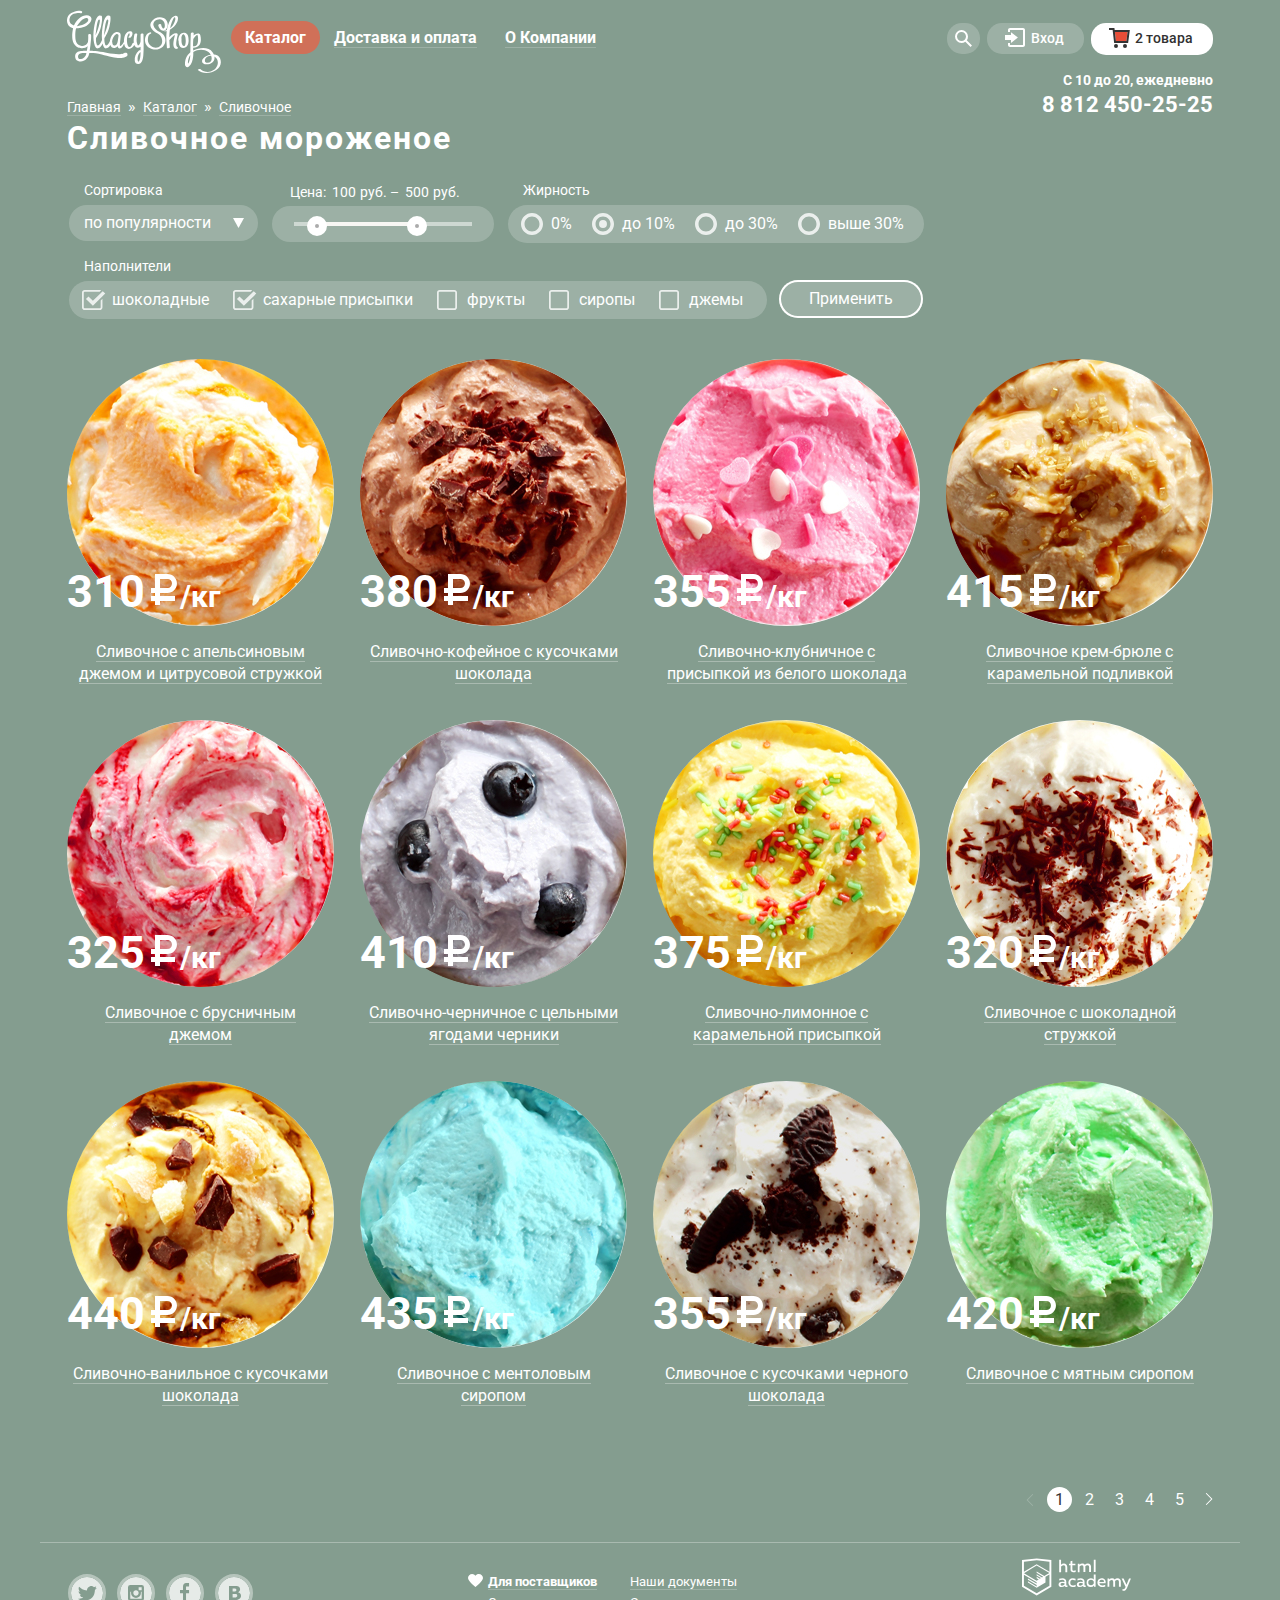
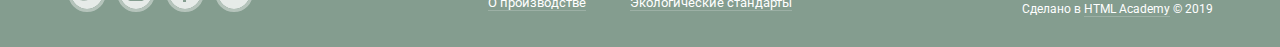
==== commit 583f8e01: "Финальные правки" ====
--- a/catalog.html
+++ b/catalog.html
@@ -33,8 +33,8 @@
                         <ul class="user">
                             <li>
                                 <button class="user-menu-item search" type="button">
-                      <svg xmlns="http://www.w3.org/2000/svg" xmlns:xlink="http://www.w3.org/1999/xlink" width="17" height="17" viewBox="0 0 17 17"><path fill="#fff" d="M16.958 15.527L11.75 10.32A6.455 6.455 0 0 0 13 6.5 6.5 6.5 0 1 0 6.5 13a6.465 6.465 0 0 0 3.839-1.263l5.205 5.204 1.414-1.414zM6.5 11C4.019 11 2 8.981 2 6.5S4.019 2 6.5 2 11 4.019 11 6.5 8.981 11 6.5 11z"/></svg>
-                    </button>
+                                    <svg xmlns="http://www.w3.org/2000/svg" xmlns:xlink="http://www.w3.org/1999/xlink" width="17" height="17" viewBox="0 0 17 17"><path fill="#fff" d="M16.958 15.527L11.75 10.32A6.455 6.455 0 0 0 13 6.5 6.5 6.5 0 1 0 6.5 13a6.465 6.465 0 0 0 3.839-1.263l5.205 5.204 1.414-1.414zM6.5 11C4.019 11 2 8.981 2 6.5S4.019 2 6.5 2 11 4.019 11 6.5 8.981 11 6.5 11z"/></svg>
+                                </button>
                                 <div class="popup search-form">
                                     <form action="https://echo.htmlacademy.ru/courses" method="post">
                                         <label class="visually-hidden" for="search">Поиск по сайту</label>
@@ -44,9 +44,9 @@
                             </li>
                             <li>
                                 <button class="user-menu-item" type="button">
-                      <svg class="login-icon" xmlns="http://www.w3.org/2000/svg" xmlns:xlink="http://www.w3.org/1999/xlink" width="21" height="19" viewBox="0 0 21 19" fill="#ffffff"><path d="M6 14.875L12.917 9.5 6 4.125v2.917H-.042v4.917H6z"/><path d="M18 0H5C3.9 0 3 .9 3 2v2h2V2h13v15H5v-2H3v2c0 1.1.9 2 2 2h13c1.1 0 2-.9 2-2V2c0-1.1-.9-2-2-2z"/></svg>
-                    Вход
-                    </button>
+                                    <svg class="login-icon" xmlns="http://www.w3.org/2000/svg" xmlns:xlink="http://www.w3.org/1999/xlink" width="21" height="19" viewBox="0 0 21 19" fill="#ffffff"><path d="M6 14.875L12.917 9.5 6 4.125v2.917H-.042v4.917H6z"/><path d="M18 0H5C3.9 0 3 .9 3 2v2h2V2h13v15H5v-2H3v2c0 1.1.9 2 2 2h13c1.1 0 2-.9 2-2V2c0-1.1-.9-2-2-2z"/></svg>
+                                    Вход
+                                </button>
                                 <div class="popup login-form">
                                     <form action="https://echo.htmlacademy.ru/courses" method="post">
                                         <label class="visually-hidden">Ввести email</label>
@@ -63,9 +63,11 @@
                                     </form>
                                 </div>
                             </li>
-                            <li><button class="user-menu-item cart-active" type="button">
-                    <svg class="cart-icon" xmlns="http://www.w3.org/2000/svg" width="21" height="20" viewBox="0 0 21 20"><path fill="#E84D37" d="M5.888 4.031L6.922 13h10.45l1.176-8.969z"/><circle fill="#343434" cx="6.984" cy="18" r="2"/><circle fill="#343434" cx="15.984" cy="18" r="2"/><path fill="#343434" d="M5.657 2.031L5.422 0H0v2h3.64l1.5 13h13.988l1.699-12.969H5.657zM17.372 13H6.922L5.888 4.031h12.66L17.372 13z"/></svg>
-                    2 товара</button>
+                            <li>
+                                <button class="user-menu-item cart-active" type="button">
+                                    <svg class="cart-icon" xmlns="http://www.w3.org/2000/svg" width="21" height="20" viewBox="0 0 21 20"><path fill="#E84D37" d="M5.888 4.031L6.922 13h10.45l1.176-8.969z"/><circle fill="#343434" cx="6.984" cy="18" r="2"/><circle fill="#343434" cx="15.984" cy="18" r="2"/><path fill="#343434" d="M5.657 2.031L5.422 0H0v2h3.64l1.5 13h13.988l1.699-12.969H5.657zM17.372 13H6.922L5.888 4.031h12.66L17.372 13z"/></svg>
+                                    2 товара
+                                </button>
                                 <div class="popup cart-full">
                                     <table class="item-in-cart">
                                         <tbody>
@@ -111,11 +113,11 @@
                     <fieldset>
                         <legend class="filter-legend">Сортировка</legend>
                         <select class="select" id="sorting-list">
-                  <option value="by-popular">по популярности</option>
-                  <option value="by-lower-price">сначала недорогие</option>
-                  <option value="by-higher-price">сначала дорогие</option>
-                  <option value="by-fat">по жирности</option>
-                </select>
+                            <option value="by-popular">по популярности</option>
+                            <option value="by-lower-price">сначала недорогие</option>
+                            <option value="by-higher-price">сначала дорогие</option>
+                            <option value="by-fat">по жирности</option>
+                        </select>
                     </fieldset>
                     <fieldset>
                         <div class="filter-range">
@@ -138,31 +140,31 @@
                         <ul class="radiobuttons">
                             <li>
                                 <label class="radio">
-                      <input class="radio-input" type="radio" name="fat" value="zero">
-                      <span class="radio-button"></span>
-                      0%
-                    </label>
+                                    <input class="radio-input" type="radio" name="fat" value="zero">
+                                    <span class="radio-button"></span>
+                                    0%
+                                </label>
                             </li>
                             <li>
                                 <label class="radio">
-                      <input class="radio-input" type="radio" name="fat" value="ten" checked>
-                      <span class="radio-button"></span>
-                      до 10%
-                    </label>
+                                    <input class="radio-input" type="radio" name="fat" value="ten" checked>
+                                    <span class="radio-button"></span>
+                                    до 10%
+                                </label>
                             </li>
                             <li>
                                 <label class="radio">
-                      <input class="radio-input" type="radio" name="fat" value="thirty">
-                      <span class="radio-button"></span>
-                      до 30%
-                    </label>
+                                    <input class="radio-input" type="radio" name="fat" value="thirty">
+                                    <span class="radio-button"></span>
+                                    до 30%
+                                </label>
                             </li>
                             <li>
                                 <label class="radio">
-                    <input class="radio-input" type="radio" name="fat" value="more">
-                    <span class="radio-button"></span>
-                    выше 30%
-                  </label>
+                                    <input class="radio-input" type="radio" name="fat" value="more">
+                                    <span class="radio-button"></span>
+                                    выше 30%
+                                </label>
                             </li>
                         </ul>
                     </fieldset>
@@ -171,38 +173,38 @@
                         <ul class="checkboxes">
                             <li>
                                 <label class="check">
-                      <input class="check-input" type="checkbox" name="choco" checked>
-                      <span class="check-box"></span>
-                      шоколадные
-                    </label>
+                                    <input class="check-input" type="checkbox" name="choco" checked>
+                                    <span class="check-box"></span>
+                                    шоколадные
+                                </label>
                             </li>
                             <li>
                                 <label class="check">
-                      <input class="check-input" type="checkbox" name="sugar" checked>
-                      <span class="check-box"></span>
-                      сахарные присыпки
-                    </label>
+                                    <input class="check-input" type="checkbox" name="sugar" checked>
+                                    <span class="check-box"></span>
+                                    сахарные присыпки
+                                </label>
                             </li>
                             <li>
                                 <label class="check">
-                      <input class="check-input" type="checkbox" name="fruit">
-                      <span class="check-box"></span>
-                      фрукты
-                    </label>
+                                    <input class="check-input" type="checkbox" name="fruit">
+                                    <span class="check-box"></span>
+                                    фрукты
+                                </label>
                             </li>
                             <li>
                                 <label class="check">
-                      <input class="check-input" type="checkbox" name="syrop">
-                      <span class="check-box"></span>
-                      сиропы
-                    </label>
+                                    <input class="check-input" type="checkbox" name="syrop">
+                                    <span class="check-box"></span>
+                                    сиропы
+                                </label>
                             </li>
                             <li>
                                 <label class="check">
-                      <input class="check-input" type="checkbox" name="jam">
-                      <span class="check-box"></span>
-                      джемы
-                    </label>
+                                    <input class="check-input" type="checkbox" name="jam">
+                                    <span class="check-box"></span>
+                                    джемы
+                                </label>
                             </li>
                         </ul>
                     </fieldset>
@@ -210,7 +212,7 @@
                 </form>
                 <section>
                     <ul class="ice-card">
-                        <li>
+                        <li class="catalog-card-item">
                             <img class="ice-cream" src="img/ice/orange.jpg" width="267" height="267" alt="Сливочное с апельсиновым джемом и цитрусовой стружкой">
                             <div class="item-price">
                                 <p class="price">310</p>
@@ -222,7 +224,7 @@
                                 <a class="button quick-view-button">Быстрый просмотр</a>
                             </div>
                         </li>
-                        <li>
+                        <li class="catalog-card-item">
                             <img class="ice-cream" src="img/ice/chocolate.jpg" width="267" height="267" alt="Сливочно-кофейное с кусочками шоколада">
                             <div class="item-price">
                                 <p class="price">380</p>
@@ -234,7 +236,7 @@
                                 <a class="button quick-view-button">Быстрый просмотр</a>
                             </div>
                         </li>
-                        <li>
+                        <li class="catalog-card-item">
                             <img class="ice-cream" src="img/ice/strawberry.jpg" width="267" height="267" alt="Сливочно-клубничное с присыпкой из белого шоколада">
                             <div class="item-price">
                                 <p class="price">355</p>
@@ -246,7 +248,7 @@
                                 <a class="button quick-view-button">Быстрый просмотр</a>
                             </div>
                         </li>
-                        <li>
+                        <li class="catalog-card-item">
                             <img class="ice-cream" src="img/ice/caramel.jpg" width="267" height="267" alt="Сливочное крем-брюле с карамельной подливкой">
                             <div class="item-price">
                                 <p class="price">415</p>
@@ -258,7 +260,7 @@
                                 <a class="button quick-view-button">Быстрый просмотр</a>
                             </div>
                         </li>
-                        <li>
+                        <li class="catalog-card-item">
                             <img class="ice-cream" src="img/ice/lingonberry.jpg" width="267" height="267" alt="Сливочное с брусничным джемом">
                             <div class="item-price">
                                 <p class="price">325</p>
@@ -270,7 +272,7 @@
                                 <a class="button quick-view-button">Быстрый просмотр</a>
                             </div>
                         </li>
-                        <li>
+                        <li class="ice-card-item">
                             <img class="ice-cream" src="img/ice/blueberry.jpg" width="267" height="267" alt="Сливочно-черничное с цельными ягодами черники">
                             <div class="item-price">
                                 <p class="price">410</p>
@@ -282,7 +284,7 @@
                                 <a class="button quick-view-button">Быстрый просмотр</a>
                             </div>
                         </li>
-                        <li>
+                        <li class="ice-card-item">
                             <img class="ice-cream" src="img/ice/lemon.jpg" width="267" height="267" alt="Сливочно-лимонное с карамельной присыпкой">
                             <div class="item-price">
                                 <p class="price">375</p>
@@ -294,7 +296,7 @@
                                 <a class="button quick-view-button">Быстрый просмотр</a>
                             </div>
                         </li>
-                        <li>
+                        <li class="ice-card-item">
                             <img class="ice-cream" src="img/ice/chips.jpg" width="267" height="267" alt="Сливочное с шоколадной стружкой">
                             <div class="item-price">
                                 <p class="price">320</p>
@@ -306,7 +308,7 @@
                                 <a class="button quick-view-button">Быстрый просмотр</a>
                             </div>
                         </li>
-                        <li>
+                        <li class="ice-card-item">
                             <img class="ice-cream" src="img/ice/vanilla.jpg" width="267" height="267" alt="Сливочно-ванильное с кусочками шоколада">
                             <div class="item-price">
                                 <p class="price">440</p>
@@ -318,7 +320,7 @@
                                 <a class="button quick-view-button">Быстрый просмотр</a>
                             </div>
                         </li>
-                        <li>
+                        <li class="ice-card-item">
                             <img class="ice-cream" src="img/ice/menthol.jpg" width="267" height="267" alt="Сливочноe с ментоловым сиропом">
                             <div class="item-price">
                                 <p class="price">435</p>
@@ -330,7 +332,7 @@
                                 <a class="button quick-view-button">Быстрый просмотр</a>
                             </div>
                         </li>
-                        <li>
+                        <li class="ice-card-item">
                             <img class="ice-cream" src="img/ice/black.jpg" width="267" height="267" alt="Сливочное с кусочками черного шоколада">
                             <div class="item-price">
                                 <p class="price">355</p>
@@ -342,7 +344,7 @@
                                 <a class="button quick-view-button">Быстрый просмотр</a>
                             </div>
                         </li>
-                        <li>
+                        <li class="ice-card-item">
                             <img class="ice-cream" src="img/ice/mint.jpg" width="267" height="267" alt="Сливочное с мятным сиропом">
                             <div class="item-price">
                                 <p class="price">420</p>
@@ -358,17 +360,21 @@
                 </section>
                 <section>
                     <ul class="pagination">
-                        <li><a class="prev">
-                  <svg xmlns="http://www.w3.org/2000/svg" width="8" height="12" viewBox="0 0 8 12"><path fill="#ffffff" d="M7.237 5.642L1.73.132c-.2-.197-.52-.197-.717 0s-.198.52 0 .717L6.163 6l-5.15 5.15c-.2.198-.2.52 0 .717.098.1.228.148.357.148.13 0 .26-.05.358-.148l5.51-5.51c.198-.197.198-.517 0-.715z"/></svg>
-                </a></li>
+                        <li>
+                            <a class="prev"><span class="visually-hidden">Назад</span>
+                            <svg xmlns="http://www.w3.org/2000/svg" width="8" height="12" viewBox="0 0 8 12"><path fill="#ffffff" d="M7.237 5.642L1.73.132c-.2-.197-.52-.197-.717 0s-.198.52 0 .717L6.163 6l-5.15 5.15c-.2.198-.2.52 0 .717.098.1.228.148.357.148.13 0 .26-.05.358-.148l5.51-5.51c.198-.197.198-.517 0-.715z"/></svg>
+                            </a>
+                        </li>
                         <li><a class="active">1</a></li>
                         <li><a href="#">2</a></li>
                         <li><a href="#">3</a></li>
                         <li><a href="#">4</a></li>
                         <li><a href="#">5</a></li>
-                        <li><a href="#">
-                  <svg xmlns="http://www.w3.org/2000/svg" width="8" height="12" viewBox="0 0 8 12"><path fill="#ffffff" d="M7.237 5.642L1.73.132c-.2-.197-.52-.197-.717 0s-.198.52 0 .717L6.163 6l-5.15 5.15c-.2.198-.2.52 0 .717.098.1.228.148.357.148.13 0 .26-.05.358-.148l5.51-5.51c.198-.197.198-.517 0-.715z"/></svg>
-                </a></li>
+                        <li>
+                            <a href="#"><span class="visually-hidden">Вперед</span>
+                            <svg xmlns="http://www.w3.org/2000/svg" width="8" height="12" viewBox="0 0 8 12"><path fill="#ffffff" d="M7.237 5.642L1.73.132c-.2-.197-.52-.197-.717 0s-.198.52 0 .717L6.163 6l-5.15 5.15c-.2.198-.2.52 0 .717.098.1.228.148.357.148.13 0 .26-.05.358-.148l5.51-5.51c.198-.197.198-.517 0-.715z"/></svg>
+                            </a>
+                        </li>
                     </ul>
                 </section>
             </main>
@@ -378,23 +384,23 @@
                 <ul class="social-icons">
                     <li>
                         <a class="social-button twitter-button" href="twitter.com/gllacy">
-              <span class="visually-hidden">Перейти в Твиттер</span>
-              </a>
+                            <span class="visually-hidden">Перейти в Твиттер</span>
+                        </a>
                     </li>
                     <li>
                         <a class="social-button instagram-button" href="instagram.com/gllacy">
-                <span class="visually-hidden">Перейти в Инстаграм</span>
-              </a>
+                            <span class="visually-hidden">Перейти в Инстаграм</span>
+                        </a>
                     </li>
                     <li>
                         <a class="social-button facebook-button" href="facebook.com/gllacy">
-                <span class="visually-hidden">Перейти на Фэйсбук</span>
-              </a>
+                            <span class="visually-hidden">Перейти на Фэйсбук</span>
+                        </a>
                     </li>
                     <li>
                         <a class="social-button vkontakte-button" href="vkontakte.com/gllacy">
-                <span class="visually-hidden">Перейти ВКонтакте</span>
-              </a>
+                            <span class="visually-hidden">Перейти ВКонтакте</span>
+                        </a>
                     </li>
                 </ul>
             </div>
@@ -408,8 +414,8 @@
             </div>
             <div class="footer-copyright">
                 <a class="copyright-logo" href="https://htmlacademy.ru/intensive/htmlcss">
-            <svg id="Layer_1" data-name="Layer 1" xmlns="http://www.w3.org/2000/svg" width="109" height="38" viewBox="0 0 108.08 36.85"><title>logo-htmlacademy-small1</title><path d="M44.61,26.88a2,2,0,0,0,.55-0.1v1.33a3.25,3.25,0,0,1-1.18.21,1.67,1.67,0,0,1-1.67-1,4.84,4.84,0,0,1-3.14,1.08c-1.51,0-2.91-.83-2.91-2.55,0-2.13,2-2.79,3.71-2.79a11.08,11.08,0,0,1,2.17.25v-0.3c0-1-.76-1.77-2.19-1.77a7.42,7.42,0,0,0-3,.64v-1.7a10.21,10.21,0,0,1,3.19-.55c2.36,0,3.81,1.12,3.81,3.65v3a0.54,0.54,0,0,0,.49.59h0.17Zm-6.44-1.13A1.35,1.35,0,0,0,39.63,27h0.11a3.39,3.39,0,0,0,2.41-1V24.58a9.72,9.72,0,0,0-1.81-.21c-1,0-2.16.33-2.16,1.38h0Zm12.36-6.11a5,5,0,0,1,2.57.64V22a4.08,4.08,0,0,0-2.3-.7,2.75,2.75,0,1,0,0,5.49,5,5,0,0,0,2.43-.64v1.71a6.27,6.27,0,0,1-2.76.57A4.21,4.21,0,0,1,46,24.51q0-.21,0-0.41a4.32,4.32,0,0,1,4.18-4.46h0.38Zm12.17,7.24a2,2,0,0,0,.55-0.1v1.33a3.25,3.25,0,0,1-1.18.21,1.67,1.67,0,0,1-1.67-1,4.84,4.84,0,0,1-3.14,1.08c-1.51,0-2.91-.83-2.91-2.55,0-2.13,2-2.79,3.71-2.79a11.08,11.08,0,0,1,2.17.25v-0.3c0-1-.76-1.77-2.19-1.77a7.42,7.42,0,0,0-3,.64v-1.7a10.21,10.21,0,0,1,3.19-.55c2.36,0,3.81,1.12,3.81,3.65v3a0.54,0.54,0,0,0,.49.59h0.17Zm-6.44-1.13A1.35,1.35,0,0,0,57.73,27h0.11a3.39,3.39,0,0,0,2.41-1V24.58a9.72,9.72,0,0,0-1.81-.21c-1.06,0-2.16.33-2.16,1.38h0ZM73,16V28.2H71.35V26.88a3.88,3.88,0,0,1-3.19,1.54,4.4,4.4,0,0,1,0-8.78,3.81,3.81,0,0,1,3,1.3V16H73Zm-4.53,5.22a2.76,2.76,0,1,0,0,5.52A2.86,2.86,0,0,0,71.15,25V23A2.91,2.91,0,0,0,68.49,21.27ZM79,19.64c3.31,0,4.46,2.68,3.92,5.09H76.7c0.21,1.5,1.67,2.11,3.19,2.11a6.11,6.11,0,0,0,2.64-.59v1.6a7.14,7.14,0,0,1-3,.57C77,28.42,74.78,27,74.78,24a4.18,4.18,0,0,1,4-4.39H79Zm0.09,1.54a2.28,2.28,0,0,0-2.44,2.1v0.06H81.3A2,2,0,0,0,79.13,21.18Zm5.73,7V19.87h1.65v1a3.81,3.81,0,0,1,2.78-1.27A2.86,2.86,0,0,1,91.89,21a4.12,4.12,0,0,1,2.91-1.33A3.06,3.06,0,0,1,98,23V28.2h-1.9V23.05a1.59,1.59,0,0,0-1.42-1.75H94.42a2.8,2.8,0,0,0-2.07,1.12V28.2h-1.9V23.05A1.59,1.59,0,0,0,89,21.31H88.8a3,3,0,0,0-2.21,1.29v5.63H84.86Zm21.31-8.33h1.9l-3.91,9.46c-0.9,2.17-2.09,2.86-3.35,2.86a4.76,4.76,0,0,1-1.1-.14V30.46a2.86,2.86,0,0,0,.85.12c0.9,0,1.58-.64,2.07-1.9l0.17-.42-4-8.4h2l2.86,6.29ZM38.73,1.46V6.22a3.81,3.81,0,0,1,2.7-1.14,3.25,3.25,0,0,1,3.44,3.4v5.15H43V8.72a1.81,1.81,0,0,0-1.61-2h-0.3a2.93,2.93,0,0,0-2.32,1.39v5.52h-1.9V1.46h1.9ZM49.94,2.31v3h3V6.91h-3v3.81c0,1.1.5,1.46,1.58,1.46a4.49,4.49,0,0,0,1.69-.33v1.6A6.8,6.8,0,0,1,51,13.8a2.55,2.55,0,0,1-2.86-2.74V6.89H46.58V5.26h1.5V2.74Zm5.4,11.31V5.28H57v1A3.81,3.81,0,0,1,59.77,5a2.86,2.86,0,0,1,2.6,1.33A4.12,4.12,0,0,1,65.28,5,3.06,3.06,0,0,1,68.44,8.4v5.21h-1.9V8.46a1.59,1.59,0,0,0-1.42-1.75H64.89a2.8,2.8,0,0,0-2.07,1.12v5.78h-1.9V8.46A1.59,1.59,0,0,0,59.5,6.71H59.27A3,3,0,0,0,57.06,8v5.63H55.34ZM71.17,1.45H73V13.6H71.17V1.45ZM14.71,0H14.55L0,1.54V28.21l14.55,8.66,14.55-8.66V1.54Zm12.5,27.1L14.55,34.64,1.9,27.12V16.18l12.59,7.5V25L5.86,19.9v1.31l8.68,5.21v1.39L5.87,22.65V24l8.68,5.21,8.75-5.24V18.31L27.2,16V27.12Zm0-12.53-3.48,2-1.6,1L14.51,13v1.31L21,18.23H21l-0.14.09-1,.54-5.37-3.2V17l4.24,2.52-1,.67-3.2-1.9v1.31l2.1,1.24L14.5,22.1,2,14.65,14.51,7.11Zm0-1.32L14.49,5.76,1.91,13.25v-10L14.56,1.92,27.21,3.25v10h0Z" transform="translate(0 -0.02)" fill="#fff"/></svg>
-          </a>
+                    <svg id="Layer_1" data-name="Layer 1" xmlns="http://www.w3.org/2000/svg" width="109" height="38" viewBox="0 0 108.08 36.85"><title>logo-htmlacademy-small1</title><path d="M44.61,26.88a2,2,0,0,0,.55-0.1v1.33a3.25,3.25,0,0,1-1.18.21,1.67,1.67,0,0,1-1.67-1,4.84,4.84,0,0,1-3.14,1.08c-1.51,0-2.91-.83-2.91-2.55,0-2.13,2-2.79,3.71-2.79a11.08,11.08,0,0,1,2.17.25v-0.3c0-1-.76-1.77-2.19-1.77a7.42,7.42,0,0,0-3,.64v-1.7a10.21,10.21,0,0,1,3.19-.55c2.36,0,3.81,1.12,3.81,3.65v3a0.54,0.54,0,0,0,.49.59h0.17Zm-6.44-1.13A1.35,1.35,0,0,0,39.63,27h0.11a3.39,3.39,0,0,0,2.41-1V24.58a9.72,9.72,0,0,0-1.81-.21c-1,0-2.16.33-2.16,1.38h0Zm12.36-6.11a5,5,0,0,1,2.57.64V22a4.08,4.08,0,0,0-2.3-.7,2.75,2.75,0,1,0,0,5.49,5,5,0,0,0,2.43-.64v1.71a6.27,6.27,0,0,1-2.76.57A4.21,4.21,0,0,1,46,24.51q0-.21,0-0.41a4.32,4.32,0,0,1,4.18-4.46h0.38Zm12.17,7.24a2,2,0,0,0,.55-0.1v1.33a3.25,3.25,0,0,1-1.18.21,1.67,1.67,0,0,1-1.67-1,4.84,4.84,0,0,1-3.14,1.08c-1.51,0-2.91-.83-2.91-2.55,0-2.13,2-2.79,3.71-2.79a11.08,11.08,0,0,1,2.17.25v-0.3c0-1-.76-1.77-2.19-1.77a7.42,7.42,0,0,0-3,.64v-1.7a10.21,10.21,0,0,1,3.19-.55c2.36,0,3.81,1.12,3.81,3.65v3a0.54,0.54,0,0,0,.49.59h0.17Zm-6.44-1.13A1.35,1.35,0,0,0,57.73,27h0.11a3.39,3.39,0,0,0,2.41-1V24.58a9.72,9.72,0,0,0-1.81-.21c-1.06,0-2.16.33-2.16,1.38h0ZM73,16V28.2H71.35V26.88a3.88,3.88,0,0,1-3.19,1.54,4.4,4.4,0,0,1,0-8.78,3.81,3.81,0,0,1,3,1.3V16H73Zm-4.53,5.22a2.76,2.76,0,1,0,0,5.52A2.86,2.86,0,0,0,71.15,25V23A2.91,2.91,0,0,0,68.49,21.27ZM79,19.64c3.31,0,4.46,2.68,3.92,5.09H76.7c0.21,1.5,1.67,2.11,3.19,2.11a6.11,6.11,0,0,0,2.64-.59v1.6a7.14,7.14,0,0,1-3,.57C77,28.42,74.78,27,74.78,24a4.18,4.18,0,0,1,4-4.39H79Zm0.09,1.54a2.28,2.28,0,0,0-2.44,2.1v0.06H81.3A2,2,0,0,0,79.13,21.18Zm5.73,7V19.87h1.65v1a3.81,3.81,0,0,1,2.78-1.27A2.86,2.86,0,0,1,91.89,21a4.12,4.12,0,0,1,2.91-1.33A3.06,3.06,0,0,1,98,23V28.2h-1.9V23.05a1.59,1.59,0,0,0-1.42-1.75H94.42a2.8,2.8,0,0,0-2.07,1.12V28.2h-1.9V23.05A1.59,1.59,0,0,0,89,21.31H88.8a3,3,0,0,0-2.21,1.29v5.63H84.86Zm21.31-8.33h1.9l-3.91,9.46c-0.9,2.17-2.09,2.86-3.35,2.86a4.76,4.76,0,0,1-1.1-.14V30.46a2.86,2.86,0,0,0,.85.12c0.9,0,1.58-.64,2.07-1.9l0.17-.42-4-8.4h2l2.86,6.29ZM38.73,1.46V6.22a3.81,3.81,0,0,1,2.7-1.14,3.25,3.25,0,0,1,3.44,3.4v5.15H43V8.72a1.81,1.81,0,0,0-1.61-2h-0.3a2.93,2.93,0,0,0-2.32,1.39v5.52h-1.9V1.46h1.9ZM49.94,2.31v3h3V6.91h-3v3.81c0,1.1.5,1.46,1.58,1.46a4.49,4.49,0,0,0,1.69-.33v1.6A6.8,6.8,0,0,1,51,13.8a2.55,2.55,0,0,1-2.86-2.74V6.89H46.58V5.26h1.5V2.74Zm5.4,11.31V5.28H57v1A3.81,3.81,0,0,1,59.77,5a2.86,2.86,0,0,1,2.6,1.33A4.12,4.12,0,0,1,65.28,5,3.06,3.06,0,0,1,68.44,8.4v5.21h-1.9V8.46a1.59,1.59,0,0,0-1.42-1.75H64.89a2.8,2.8,0,0,0-2.07,1.12v5.78h-1.9V8.46A1.59,1.59,0,0,0,59.5,6.71H59.27A3,3,0,0,0,57.06,8v5.63H55.34ZM71.17,1.45H73V13.6H71.17V1.45ZM14.71,0H14.55L0,1.54V28.21l14.55,8.66,14.55-8.66V1.54Zm12.5,27.1L14.55,34.64,1.9,27.12V16.18l12.59,7.5V25L5.86,19.9v1.31l8.68,5.21v1.39L5.87,22.65V24l8.68,5.21,8.75-5.24V18.31L27.2,16V27.12Zm0-12.53-3.48,2-1.6,1L14.51,13v1.31L21,18.23H21l-0.14.09-1,.54-5.37-3.2V17l4.24,2.52-1,.67-3.2-1.9v1.31l2.1,1.24L14.5,22.1,2,14.65,14.51,7.11Zm0-1.32L14.49,5.76,1.91,13.25v-10L14.56,1.92,27.21,3.25v10h0Z" transform="translate(0 -0.02)" fill="#fff"/></svg>
+                </a>
                 <p>Сделано в <a class="footer-copyright-link" href="https://htmlacademy.ru/intensive/htmlcss">HTML Academy</a> © 2019</p>
             </div>
         </footer>
--- a/css/style-min.css
+++ b/css/style-min.css
@@ -1 +1 @@
-@keyframes appear{0%{transform:scale(0)}to{transform:scale(1)}}@keyframes disappear{0%{transform:scale(1)}to{transform:scale(0)}}@keyframes shake{0%,to{transform:translateX(0)}10%,30%,50%,70%,90%{transform:translateX(-10px)}20%,40%,60%,80%{transform:translateX(10px)}}.inner-wrapper,.site-wrapper,body{box-sizing:border-box;background-color:#849d8f}body{margin:0;padding:0;font-family:"Roboto",Arial,sans-serif;font-size:16px;line-height:18px;font-weight:400;color:#fff}.visually-hidden{position:absolute;clip:rect(0 0 0 0);width:1px;height:1px;margin:-1px}a{text-decoration:none}.inner-wrapper,.site-wrapper{position:relative;margin:0 auto}.site-wrapper{min-width:1200px;background-image:url(../img/main-ice.png);background-repeat:no-repeat;background-position:top center;-webkit-transition:background-image .5s ease,background-color .5s ease;transition:background-image .5s ease,background-color .5s ease}.inner-wrapper{width:1200px}.site-wrapper::after,.site-wrapper::before{content:"";visibility:hidden}.site-wrapper::before{background-image:url(../img/second-ice.png)}.site-wrapper::after{background-image:url(../img/third-ice.png)}.button{display:block;color:#fff;font-weight:700;border:0;border-radius:50px;box-shadow:0 2px 2px rgba(172,16,0,.64);background:#f26843;background:linear-gradient(#f26843,#e74a35);cursor:pointer}.button:focus,.button:hover{background:linear-gradient(rgba(255,255,255,.2),rgba(255,255,255,.2)),linear-gradient(#e74a35,#f26843);box-shadow:0 2px 2px #ac1000}.button:active{background:linear-gradient(rgba(0,0,0,.07),rgba(0,0,0,.07)),linear-gradient(0deg,#f26843 0,#e74a35 100%);box-shadow:inset 0 2px 2px #942718}.container{width:1200px;margin:0 auto;padding:0 27px;box-sizing:border-box}.slider{position:relative;padding-top:265px;padding-bottom:41px;text-align:center;color:#fff}.slider-list{margin:0;padding:0;list-style:none}.slide-title{width:700px;margin:0 auto 29px;font-size:60px;line-height:60px;font-weight:800}.slider-button{vertical-align:top;display:inline-block;font-size:32px;line-height:44px;text-align:center;text-decoration:none;text-shadow:0 2px 5px rgba(172,16,0,.64);padding:10px 40px}.slider-controls{position:absolute;bottom:63px;left:0;z-index:20;font-size:0}.slider-controls label{display:inline-block;width:17px;height:17px;margin-right:8px;vertical-align:top;background-color:transparent;border:2px solid #fff;border-radius:50%;cursor:pointer}.slider-controls label:focus,.slider-controls label:hover{background-color:rgba(255,255,255,.4);border:2px solid #fff}.slider-controls label:active{background-color:#fff}.slide{display:none}#product-1:checked~.site-wrapper #slide1,#product-2:checked~.site-wrapper #slide2,#product-3:checked~.site-wrapper #slide3{display:block}#product-1:checked~.site-wrapper label[for=product-1],#product-2:checked~.site-wrapper label[for=product-2],#product-3:checked~.site-wrapper label[for=product-3]{background-color:#fff}#product-1:checked~.site-wrapper{background-color:#849d8f;background-image:url(../img/main-ice.png)}#product-2:checked~.site-wrapper{background-color:#8996a6;background-image:url(../img/second-ice.png)}#product-3:checked~.site-wrapper{background-color:#9d8b84;background-image:url(../img/third-ice.png)}.header{display:flex;min-height:118px;padding-top:10px}.header-logo{align-self:flex-start;margin-right:10px}.main-navigation,.menu,.user{display:flex;align-items:flex-start}.main-navigation{width:100%;font-weight:700;padding-top:3px}.menu,.user{list-style:none;padding:0}.user{margin-top:10px}.user-navigation{display:flex;margin-left:auto;flex-direction:column;align-items:flex-end}.menu-menu-item{position:relative;padding-bottom:35px}.menu-menu-link{color:#fff;text-decoration:none;padding:7px 14px}.menu-menu-link::after{content:"";background:rgba(255,255,255,.2);position:absolute;left:14px;bottom:34px;height:1px;width:calc(100% - 28px)}.menu-menu-link:focus,.menu-menu-link:hover{color:#323232;background-color:#fff;border-radius:25px}.menu-menu-link:active{box-shadow:inset 0 2px 1px 0 #696969}.current-link{background-color:#d07058;border-radius:25px}.current-link::after{display:none}.popup,.popup input{box-sizing:border-box;border-radius:5px}.popup{background-color:#f8f7f4;padding:20px 15px;box-shadow:0 20px 20px rgba(0,0,0,.4);z-index:50}.popup input{padding:12px 16px;border:0;box-shadow:inset 0 0 0 1px rgba(178,178,178,.52);width:100%}.popup input:hover{border:0;box-shadow:inset 0 0 0 2px rgba(154,154,154,.52)}.popup input:active,.popup input:focus{border:0;outline:0;box-shadow:inset 0 0 0 2px rgba(46,136,228,.52)}.popup input::-webkit-input-placeholder{font-size:14px;color:#999;font-weight:400}.mailing-form input::-webkit-input-placeholder{font-size:14px}.submenu,.submenu li{font-size:14px;line-height:30px}.submenu{display:none;position:absolute;box-sizing:content-box;width:143px;list-style:none;color:#323232;font-weight:500;top:35px;left:-5px;padding:0}.submenu li{padding:2px 0 0 20px}.submenu-news{font-weight:700;border-bottom:1px solid rgba(50,50,50,.2)}.submenu a{color:#323232}.submenu li:hover{background-color:#fbded7}.submenu li:active{background-color:#f6b5a5}.current{color:#fff;background-color:#d07058}.menu-dropdown:hover .submenu{display:block;padding:3px 0}.user-menu-item{display:flex;align-items:center;font-size:14px;line-height:16px;font-weight:500;color:#fff;background-color:rgba(255,255,255,.2);border:0;border-radius:15px;padding:5px 20px 7px 18px;margin-left:7px}.user-menu-item:hover{color:#323232;background-color:#f8f7f4;cursor:pointer}.user-menu-item:hover circle,.user-menu-item:hover path{fill:#323232}.user li{position:relative;padding-bottom:5px}.submenu a,.user>li:hover .login-form,.user>li:hover .search-form{display:block}.user>li:hover .cart-full{display:flex}.search{padding:7px 8px}.cart-icon,.login-icon{margin-right:5px}.cart-active{color:#323232;background-color:#fff}.header-time{text-align:right;font-size:14px;line-height:16px;margin:-4px 0 0}.header-tel{display:block;color:#fff;font-size:22px;line-height:24px;padding-top:5px}.header-tel:active,.header-tel:focus,.header-tel:hover{color:#ffbc9e}.login-form,.search-form{display:none;position:absolute;min-width:340px;top:35px;right:0}.login-form{min-width:277px}.login-form input,.pop-up-feedback-form label{margin-bottom:17px}.login-form-links{display:flex;justify-content:space-between}.login-links-list{list-style:none;padding:0;margin:0}.login-form-button{font-size:18px;line-height:24px;padding:10px 23px;align-self:flex-start}.login-form-link{font-size:13px;line-height:24px;color:#323232;font-weight:500;text-decoration:underline}.login-form-link:active,.login-form-link:focus,.login-form-link:hover{color:#e84d37}.cart-full{color:#323232;display:none;flex-direction:column;position:absolute;right:0;top:35px;min-width:540px}.item-in-cart{font-size:13px;line-height:16px;font-weight:500;margin-left:5px;margin-right:8px;border-bottom:1px solid #cacac7;width:100%}.item-in-cart span{color:#999}.item-in-cart td{padding-bottom:15px}.ice-cream-remove{border:0;background-image:url(../img/cross-small.svg);background-repeat:no-repeat;width:11px;height:11px}.ice-cream-small{border-radius:50%;padding-right:3px}.cart-item-description{max-width:200px}.submit{display:flex;flex-direction:column}.order-button,.submit-sum{align-self:flex-end}.order-button{padding:10px 15px;font-size:18px;line-height:24px}.breadcrumbs{list-style:none;padding:0;margin:-30px 0 0;display:flex}.breadcrumbs a{color:#fff;font-size:14px;border-bottom:1px solid rgba(255,255,255,.2)}.breadcrumbs li:not(:last-child)::after{content:"»";padding:0 7px}.breadcrumbs a:active,.breadcrumbs a:focus,.breadcrumbs a:hover{color:#ffbc9e;border-bottom:1px solid rgba(249,172,159,.3)}.breadcrumbs-active{border:0;cursor:auto}.info-blocks{display:flex;margin-bottom:40px}.block{position:relative;width:560px;min-height:195px;border-radius:15px}.block:not(:last-child){margin-right:25px}.chocolate-promo,.raspberry-promo{display:flex;flex-direction:column;font-size:18px;line-height:22px;font-weight:700;padding:15px 20px 20px}.chocolate-promo h2,.raspberry-promo h2{font-size:35px;line-height:41px;margin-top:0;margin-bottom:15px}.raspberry-promo{background-color:#b13956;background:url(../img/bg-raspberry.jpg) no-repeat center}.chocolate-promo{background-color:#532d1c;background:url(../img/bg-chocolate.jpg) no-repeat center}.chocolate-promo p,.raspberry-promo p{margin-top:0}.block-button,.mailing-button{font-size:18px;line-height:24px}.block-button{align-self:flex-end;display:inline-block;vertical-align:top;padding:11px 23px;margin-top:auto}.mailing-button{padding:10px 18px}.advantages{width:100%;min-height:305px;background-color:#ebe0c8;background:url(../img/bg-waffle.jpg) center;color:#323232;border-radius:15px;padding:23px 20px 0;margin-bottom:40px;box-sizing:border-box}.advantages-list{list-style:none;padding:0;margin:0;display:flex;flex-wrap:wrap}.advantage-item{display:flex;margin-bottom:11px}.advantages h2{font-size:24px;line-height:30px;margin:0 0 25px}.advantage-text{font-size:16px;line-height:22px;width:480px;margin:0 0 13px}.advantage-icon{width:49px;height:49px;margin-top:-15px;margin-right:7px}.advantage-item:nth-child(odd){padding-right:30px}.service{box-sizing:border-box;background:url(../img/bg-strawberry.jpg) no-repeat;background-position:-27px -225px;background-color:#fff;color:#323232;padding:25px 20px;min-height:220px}.service p{margin:0 0 7px}.service a{display:inline-block;vertical-align:top;width:300px;font-size:24px;line-height:30px;font-weight:700;color:#323232;text-decoration:underline}.service a:active,.service a:focus,.service a:hover{color:#ffbc9e}.inner-mailing,.mailing{background-color:#f8f7f4;border-radius:15px}.mailing{color:#5a5a5a;background-image:repeating-linear-gradient(-45deg,#fff 0,#fff 7px,#fe9e90 7px,#fe9e90 14px,#fff 14px,#fff 21px,#92cdff 21px,#92cdff 28px);min-height:220px}.inner-mailing{box-sizing:border-box;margin:5px;min-height:210px;padding:28px 22px}.inner-mailing p{margin:0;line-height:22px}.mailing-form{display:flex;justify-content:space-between;margin-top:37px}.mailing-form input{color:#323232;font-weight:500;padding:14px;width:340px;border-radius:5px;border:0;box-shadow:inset 0 0 0 1px rgba(178,178,178,.52)}.mailing-form input:hover{border:0;box-shadow:inset 0 0 0 2px rgba(154,154,154,.52)}.mailing-form input:active,.mailing-form input:focus{border:0;outline:0;box-shadow:inset 0 0 0 2px rgba(46,136,228,.52)}.feedback-text::-webkit-input-placeholder,.mailing-form input::-webkit-input-placeholder,.pop-up-feedback-form input::-webkit-input-placeholder{color:#999;font-weight:400}.map-section,.map-section iframe{position:relative;width:100%;height:430px}.map,.map-container{position:relative;padding:0;margin:0 auto}.map-container{width:1200px}.map-section iframe{position:absolute;border:0;z-index:10}.map{display:block;background-color:#ffdf9e}.feedback{box-sizing:border-box;position:absolute;z-index:20;right:27px;top:50%;transform:translateY(-50%);margin:0;width:301px;min-height:305px;padding:10px 24px;color:#323232;background-color:#fff;border-radius:15px;font-size:14px;line-height:20px;font-weight:700}.pop-up-feedback-modal{display:none;position:fixed;background-color:rgba(0,0,0,.4);left:0;top:0;width:100%;height:100%;z-index:30}.pop-up-feedback-form{position:relative;display:flex;box-sizing:border-box;flex-direction:column;padding:15px 25px;width:480px;min-height:430px;border-radius:10px;background-color:#f8f7f4;top:150px;left:50%;margin-left:-240px;z-index:40;animation:appear .5s ease-in-out}.pop-up-feedback-header{color:#323232;font-size:24px;line-height:28px;font-weight:500;margin:0 0 19px}.pop-up-feedback-form input{width:270px}.feedback-text,.pop-up-feedback-form input{color:#323232;font-weight:500;padding:12px;border-radius:5px;border:0;box-shadow:inset 0 0 0 1px rgba(178,178,178,.52)}.feedback-text:hover,.pop-up-feedback-form input:hover{border:0;box-shadow:inset 0 0 0 2px rgba(154,154,154,.52)}.feedback-text:active,.feedback-text:focus,.pop-up-feedback-form input:active,.pop-up-feedback-form input:focus{border:0;outline:0;box-shadow:inset 0 0 0 2px rgba(46,136,228,.52)}.feedback-text{width:100%;min-width:430px;box-sizing:border-box;margin-bottom:23px}.pop-up-feedback-button{align-self:flex-end;padding:10px 23px;font-size:18px;line-height:24px;font-weight:700}.feedback-close{position:absolute;top:15px;right:22px;width:17px;height:17px;border:0;background-color:transparent;cursor:pointer;z-index:60}.feedback-close::after,.feedback-close::before{position:absolute;content:"";width:17px;height:2px;background-color:#231f20}.feedback-close::before{transform:rotate(45deg)}.feedback-close::after{transform:rotate(-45deg)}.feedback-show{display:block}.feedback-error{animation:shake;animation-duration:.5s}.contacts{color:#323232;font-size:18px;line-height:24px;margin:0;padding:0}.contacts-info{width:180px;font-size:14px;line-height:20px;font-weight:500;margin:0;padding:18px 0 3px}.tel{padding-top:7px}.tel:active,.tel:focus,.tel:hover{color:#ffbc9e}.time{padding-top:0}.feedback-button{font-size:18px;line-height:24px;padding:10px 23px;margin-top:23px}.catalog-header{margin:13px 0 35px;letter-spacing:2px}.ice-card{list-style:none;padding:0;margin:0;display:flex;flex-wrap:wrap;justify-content:space-between}.item-name{position:absolute;max-width:255px;margin:0;padding:0 0 0 6px;z-index:50}.item-name-link{font-size:16px;line-height:22px;color:#fff;border-bottom:1px solid rgba(255,255,255,.3)}.item-name-link:active,.item-name-link:focus,.item-name-link:hover{color:#ffbc9e;border-bottom:1px solid rgba(249,172,159,.3)}.ice-card li{width:267px;text-align:center}.quick-view{display:none;position:absolute;background-color:rgba(248,247,244,.2);box-shadow:0 20px 20px rgba(0,0,0,.4);border-radius:5px;min-height:390px;padding:10px 12px;width:100%;top:-10px;left:50%;transform:translateX(-50%);z-index:10}.quick-view-button{position:absolute;display:inline-block;vertical-align:top;font-size:18px;line-height:24px;padding:11px 23px;bottom:20px;left:50%;transform:translate(-50%);min-width:203px}.ice-card li:hover .quick-view{display:block;height:calc(100% + 65px)}.ice-cream{border-radius:50%;margin-bottom:10px}.hits li,.ice-card li{position:relative;margin-bottom:80px}.hits li::before{position:absolute;content:"";background-image:url(../img/hit.svg);top:0;left:0;width:61px;height:61px}.item-price{margin-top:-102px;display:flex;align-items:baseline}.item-price svg{align-self:center}.price{font-size:45px;font-weight:700;padding-right:4px;margin-bottom:40px}.measure{font-size:30px;font-weight:700}.pagination{display:flex;justify-content:flex-end;list-style:none;padding:0;margin:44px -8px 30px 0}.pagination li{margin-left:5px}.pagination a{display:inline-block;vertical-align:top;text-align:center;line-height:25px;height:25px;background-color:transparent;border-radius:25px;color:#fff;padding:0 8px}.pagination a:focus,.pagination a:not(.prev):not(.active):hover{background-color:rgba(255,255,255,.2);outline:0;cursor:pointer}.pagination a:active,a.active{color:#323232;background-color:#fff}.prev{opacity:.2;transform:rotate(180deg)}.filter-form{display:flex;flex-wrap:wrap;margin-bottom:25px}.filter-form fieldset{border:0;padding:0 10px 0 0;margin-bottom:15px}.filter-legend{font-size:14px;line-height:16px;padding-left:15px;margin-bottom:7px}.select{color:#fff;background-color:rgba(255,255,255,.2);border-radius:25px;background-image:url(../img/icon-down-dir.svg);background-repeat:no-repeat;background-position:92% 50%;padding:9px 30px 9px 15px;border:0;-webkit-appearance:none;-moz-appearance:none;appearance:none}.select::-ms-expand{display:none}.select:hover{color:#323232;background-image:url(../img/icon-down-hover.svg)}.select option{color:#000;font-size:14px;line-height:20px;font-weight:500}.filter-range{width:222px}.range-legend{font-size:14px;line-height:16px;padding-left:18px;margin-top:-4px}.max-price::-webkit-inner-spin-button,.max-price::-webkit-outer-spin-button,.min-price::-webkit-inner-spin-button,.min-price::-webkit-outer-spin-button{-webkit-appearance:none;-moz-appearance:none;appearance:none}.range-legend input[type=number]{-moz-appearance:textfield}.max-price,.min-price{width:26px;height:26px;margin-left:1px;font-size:14px;line-height:16px;color:#fff;background-color:transparent;border:0}.range-controls{position:relative;height:16px;padding:16px 22px 4px;background-color:rgba(255,255,255,.2);border-radius:25px}.range-controls .scale{height:4px;background-color:rgba(255,255,255,.5)}.range-controls .bar{background-color:#f8f7f4;width:107px;height:4px;margin-left:17px}.range-toggle{position:absolute;border-radius:50%;width:4px;height:4px;top:10px;border:8px solid #fff;background-color:#ababab}.toggle-min{left:35px}.toggle-max{right:67px}.range-toggle:hover{cursor:pointer;transform:scale(1.1)}.checkboxes,.radiobuttons{display:flex;list-style:none;background-color:rgba(255,255,255,.2);padding:10px 0 10px 13px;border-radius:25px;margin:0}.radiobuttons li{padding:0 20px 0 5px}.checkboxes li{padding:0 24px 0 5px}.check,.radio{display:flex;align-items:center;padding-left:25px;cursor:pointer}.filter-button{align-self:center;padding:10px 30px;margin-top:5px;color:#fff;font-size:16px;line-height:18px;background-color:rgba(255,255,255,.2);box-shadow:inset 0 0 0 2px #fff;border:0;border-radius:25px}.filter-button:focus,.filter-button:hover{color:#323232;background-color:#fff;outline:0;cursor:pointer}.filter-button:active{color:#323232;background-color:#ededed;box-shadow:inset 0 2px 1px #696969;outline:0;cursor:pointer}.radio-input{position:absolute;-webkit-appearance:none;-moz-appearance:none;appearance:none;clip:rect(0 0 0 0)}.radio-button{position:absolute;width:22px;height:22px;background:url(../img/radio-off.svg) no-repeat;margin-left:-30px;opacity:.8}.radio-input:checked+.radio-button{background:url(../img/radio-on.svg) no-repeat;opacity:.8}.radio-input:focus+.radio-button,.radio-input:hover+.radio-button{background:url(../img/radio-off.svg) no-repeat;opacity:1}.radio-input:checked:focus+.radio-button,.radio-input:checked:hover+.radio-button{background:url(../img/radio-on.svg) no-repeat;opacity:1}.radio-input:disabled+.radio-button{background:url(../img/radio-off.svg) no-repeat;opacity:.4}.radio-input:checked:disabled+.radio-button{background:url(../img/radio-on.svg) no-repeat;opacity:.4}.check-input{position:absolute;-webkit-appearance:none;-moz-appearance:none;appearance:none;clip:rect(0 0 0 0)}.check-box{position:absolute;width:25px;height:20px;background:url(../img/checkbox-off.svg) no-repeat;margin-left:-30px;opacity:.8}.check-input:checked+.check-box{background:url(../img/checkbox-on.svg) no-repeat;opacity:.8}.check-input:focus+.check-box,.check-input:hover+.check-box{background:url(../img/checkbox-off.svg) no-repeat;opacity:1}.check-input:checked:focus+.check-box,.check-input:checked:hover+.check-box{background:url(../img/checkbox-on.svg) no-repeat;opacity:1}.check-input:disabled+.check-box{background:url(../img/checkbox-off.svg) no-repeat;opacity:.4}.check-input:checked:disabled+.check-box{background:url(../img/checkbox-on.svg) no-repeat;opacity:.4}.footer{width:1146px;margin:0 auto;padding:0 27px;min-height:100px;display:flex;justify-content:space-between;align-items:center;border-top:1px solid rgba(255,255,255,.3)}.footer-social{margin-top:8px}.footer-social ul{display:flex;list-style:none;padding:0;margin:0}.footer-social li{margin:2px 10px 2px 1px;padding:0;border:3px solid rgba(255,255,255,.5);opacity:.8;border-radius:50%}.social-button{display:block;text-decoration:none;color:#fff;width:32px;height:32px;border-radius:50%}.twitter-button{background:url(../img/twitter.svg) no-repeat}.instagram-button{background:url(../img/instagram.svg) no-repeat}.facebook-button{background:url(../img/fb.svg) no-repeat}.vkontakte-button{background:url(../img/vk.svg) no-repeat}.footer-social li:focus,.footer-social li:hover{opacity:1;border-color:rgba(255,255,255,.7)}.footer-social li:active{opacity:.9;border-color:rgba(255,255,255,.7)}.social-button:active{opacity:1;box-shadow:inset 0 2px 1px #888}.footer-menu{width:350px;margin-left:40px;margin-top:10px}.footer-menu ul{display:flex;flex-wrap:wrap;list-style:none;padding:0;margin:0}.footer-menu li{min-width:140px;font-size:13px;line-height:16px;padding-right:2px;padding-bottom:5px}.footer-copyright-link,.footer-menu a{color:#fff;border-bottom:1px solid rgba(255,255,255,.2)}.footer-copyright-link:active,.footer-copyright-link:focus,.footer-copyright-link:hover,.footer-menu a:active,.footer-menu a:focus,.footer-menu a:hover{color:#ffbc9e;border-bottom:1px solid rgba(249,172,159,.3)}.copyright-logo{margin-bottom:0}.copyright-logo:active path,.copyright-logo:focus path,.copyright-logo:hover path{fill:#ffbc9e}.favourite{position:relative;font-weight:700}.favourite::before{position:absolute;content:"";width:15px;height:13px;background:url(../img/heart.svg) no-repeat;top:0;left:-20px}.footer-copyright{display:flex;flex-direction:column}.footer-copyright p{font-size:12px;line-height:16px;margin:0 0 10px}
+@keyframes appear{0%{transform:scale(0)}to{transform:scale(1)}}@keyframes disappear{0%{transform:scale(1)}to{transform:scale(0)}}@keyframes shake{0%,to{transform:translateX(0)}10%,30%,50%,70%,90%{transform:translateX(-10px)}20%,40%,60%,80%{transform:translateX(10px)}}body{margin:0;padding:0;font-family:"Roboto",Arial,sans-serif;font-size:16px;line-height:18px;font-weight:400;color:#fff}.visually-hidden{position:absolute;clip:rect(0 0 0 0);width:1px;height:1px;margin:-1px}a{text-decoration:none}.inner-wrapper,.site-wrapper,body{box-sizing:border-box;background-color:#849d8f}.inner-wrapper,.site-wrapper{position:relative;margin:0 auto}.site-wrapper{min-width:1200px;background-image:url(../img/main-ice.png);background-repeat:no-repeat;background-position:top center;-webkit-transition:background-image .5s ease,background-color .5s ease;transition:background-image .5s ease,background-color .5s ease}.inner-wrapper{width:1200px}.site-wrapper::after,.site-wrapper::before{content:"";visibility:hidden}.site-wrapper::before{background-image:url(../img/second-ice.png)}.site-wrapper::after{background-image:url(../img/third-ice.png)}.button{display:block;color:#fff;font-weight:700;border:0;border-radius:50px;box-shadow:0 2px 2px rgba(172,16,0,.64);background:#f26843;background:linear-gradient(#f26843,#e74a35);cursor:pointer}.button:focus,.button:hover{background:linear-gradient(rgba(255,255,255,.2),rgba(255,255,255,.2)),linear-gradient(#e74a35,#f26843);box-shadow:0 2px 2px #ac1000}.button:active{background:linear-gradient(rgba(0,0,0,.07),rgba(0,0,0,.07)),linear-gradient(0deg,#f26843 0,#e74a35 100%);box-shadow:inset 0 2px 2px #942718}.container{width:1200px;margin:0 auto;padding:0 27px;box-sizing:border-box}.slider{position:relative;padding-top:265px;padding-bottom:41px;text-align:center;color:#fff}.slider-list{margin:0;padding:0;list-style:none}.slide-title{width:700px;margin:0 auto 29px;font-size:60px;line-height:60px;font-weight:800}.slider-button,.slider-controls label{display:inline-block;vertical-align:top}.slider-button{font-size:32px;line-height:44px;text-align:center;text-decoration:none;text-shadow:0 2px 5px rgba(172,16,0,.64);padding:10px 40px}.slider-controls{position:absolute;bottom:63px;left:0;z-index:20;font-size:0}.slider-controls label{width:17px;height:17px;margin-right:8px;background-color:transparent;border:2px solid #fff;border-radius:50%;cursor:pointer}.slider-controls label:focus,.slider-controls label:hover{background-color:rgba(255,255,255,.4);border:2px solid #fff}.slider-controls label:active{background-color:#fff}.slide{display:none}#product-1:checked~.site-wrapper #slide1,#product-2:checked~.site-wrapper #slide2,#product-3:checked~.site-wrapper #slide3{display:block}#product-1:checked~.site-wrapper label[for=product-1],#product-2:checked~.site-wrapper label[for=product-2],#product-3:checked~.site-wrapper label[for=product-3]{background-color:#fff}#product-1:checked~.site-wrapper{background-color:#849d8f;background-image:url(../img/main-ice.png)}#product-2:checked~.site-wrapper{background-color:#8996a6;background-image:url(../img/second-ice.png)}#product-3:checked~.site-wrapper{background-color:#9d8b84;background-image:url(../img/third-ice.png)}.header{display:flex;min-height:118px;padding-top:10px}.header-logo{align-self:flex-start;margin-right:10px}.main-navigation,.menu,.user{display:flex;align-items:flex-start}.main-navigation{width:100%;font-weight:700;padding-top:3px}.menu,.user{list-style:none;padding:0}.user{margin-top:10px}.user-navigation{display:flex;margin-left:auto;flex-direction:column;align-items:flex-end}.menu-menu-item{position:relative;padding-bottom:35px}.menu-menu-link{color:#fff;text-decoration:none;padding:7px 14px}.menu-menu-link::after{content:"";background:rgba(255,255,255,.2);position:absolute;left:14px;bottom:34px;height:1px;width:calc(100% - 28px)}.menu-menu-link:focus,.menu-menu-link:hover{color:#323232;background-color:#fff;border-radius:25px}.menu-menu-link:active{box-shadow:inset 0 2px 1px 0 #696969}.current-link{background-color:#d07058;border-radius:25px}.current-link::after{display:none}.popup,.popup input{box-sizing:border-box;border-radius:5px}.popup{background-color:#f8f7f4;padding:20px 15px;box-shadow:0 20px 20px rgba(0,0,0,.4);z-index:50}.popup input{padding:12px 16px;border:0;box-shadow:inset 0 0 0 1px rgba(178,178,178,.52);width:100%}.popup input:hover{border:0;box-shadow:inset 0 0 0 2px rgba(154,154,154,.52)}.popup input:active,.popup input:focus{border:0;outline:0;box-shadow:inset 0 0 0 2px rgba(46,136,228,.52)}.popup input::-webkit-input-placeholder{font-size:14px;color:#999;font-weight:400}.mailing-form input::-webkit-input-placeholder{font-size:14px}.submenu,.submenu li{font-size:14px;line-height:30px}.submenu{display:none;position:absolute;box-sizing:content-box;width:143px;list-style:none;color:#323232;font-weight:500;top:35px;left:-5px;padding:0}.submenu li{padding:2px 0 0 20px}.submenu-news{font-weight:700;border-bottom:1px solid rgba(50,50,50,.2)}.submenu a{display:block;color:#323232}.submenu li:hover{background-color:#fbded7}.submenu li:active{background-color:#f6b5a5}.current{background-color:#d07058;cursor:auto}.current a{color:#fff}.menu-dropdown:hover .submenu{display:block;padding:3px 0}.user-menu-item{display:flex;align-items:center;font-size:14px;line-height:16px;font-weight:500;color:#fff;background-color:rgba(255,255,255,.2);border:0;border-radius:15px;padding:5px 20px 7px 18px;margin-left:7px}.user-menu-item:hover{color:#323232;background-color:#f8f7f4;cursor:pointer}.user-menu-item:hover circle,.user-menu-item:hover path{fill:#323232}.user li{position:relative;padding-bottom:5px}.user>li:hover .login-form,.user>li:hover .search-form{display:block}.user>li:hover .cart-full{display:flex}.search{padding:7px 8px}.cart-icon,.login-icon{margin-right:5px}.cart-active{color:#323232;background-color:#fff}.header-time{text-align:right;font-size:14px;line-height:16px;margin:-4px 0 0}.header-tel{display:block;color:#fff;font-size:22px;line-height:24px;padding-top:5px}.header-tel:active,.header-tel:focus,.header-tel:hover{color:#ffbc9e}.login-form,.search-form{display:none;position:absolute;min-width:340px;top:35px;right:0}.login-form{min-width:277px}.login-form input,.pop-up-feedback-form label{margin-bottom:17px}.login-form-links{display:flex;justify-content:space-between}.login-links-list{list-style:none;padding:0;margin:0}.login-form-button{font-size:18px;line-height:24px;padding:10px 23px;align-self:flex-start}.login-form-link{font-size:13px;line-height:24px;color:#323232;font-weight:500;text-decoration:underline}.login-form-link:active,.login-form-link:focus,.login-form-link:hover{color:#e84d37}.cart-full{color:#323232;display:none;flex-direction:column;position:absolute;right:0;top:35px;min-width:540px}.item-in-cart{font-size:13px;line-height:16px;font-weight:500;margin-left:5px;margin-right:8px;border-bottom:1px solid #cacac7;width:100%}.item-in-cart span{color:#999}.item-in-cart td{padding-bottom:15px}.ice-cream-remove{border:0;background-image:url(../img/cross-small.svg);background-repeat:no-repeat;width:11px;height:11px}.ice-cream-small{border-radius:50%;padding-right:3px}.cart-item-description{max-width:200px}.submit{display:flex;flex-direction:column}.order-button,.submit-sum{align-self:flex-end}.order-button{padding:10px 15px;font-size:18px;line-height:24px}.breadcrumbs{list-style:none;padding:0;margin:-30px 0 0;display:flex}.breadcrumbs a{color:#fff;font-size:14px;border-bottom:1px solid rgba(255,255,255,.2)}.breadcrumbs li:not(:last-child)::after{content:"»";padding:0 7px}.breadcrumbs a:active,.breadcrumbs a:focus,.breadcrumbs a:hover{color:#ffbc9e;border-bottom:1px solid rgba(249,172,159,.3)}.breadcrumbs-active{border:0;cursor:auto}.info-blocks{display:flex;margin-bottom:40px}.block{position:relative;width:560px;min-height:195px;border-radius:15px}.block:not(:last-child){margin-right:25px}.chocolate-promo,.raspberry-promo{display:flex;flex-direction:column;font-size:18px;line-height:22px;font-weight:700;padding:15px 20px 20px}.chocolate-promo h2,.raspberry-promo h2{font-size:35px;line-height:41px;margin-top:0;margin-bottom:15px}.raspberry-promo{background-color:#b13956;background:url(../img/bg-raspberry.jpg) no-repeat center}.chocolate-promo{background-color:#532d1c;background:url(../img/bg-chocolate.jpg) no-repeat center}.chocolate-promo p,.raspberry-promo p{margin-top:0}.block-button,.mailing-button{font-size:18px;line-height:24px}.block-button{align-self:flex-end;display:inline-block;vertical-align:top;padding:11px 23px;margin-top:auto}.mailing-button{padding:10px 18px}.advantages{width:100%;min-height:305px;background-color:#ebe0c8;background:url(../img/bg-waffle.jpg) center;color:#323232;border-radius:15px;padding:23px 20px 0;margin-bottom:40px;box-sizing:border-box}.advantages-list{list-style:none;padding:0;margin:0;display:flex;flex-wrap:wrap}.advantage-item{display:flex;margin-bottom:9px}.advantages h2{font-size:24px;line-height:30px;margin:0 0 25px}.advantage-text{font-size:16px;line-height:22px;width:480px;margin:0 0 13px}.advantage-icon{width:49px;height:49px;margin-top:-15px;margin-right:7px}.advantage-item:nth-child(odd){padding-right:30px}.service{box-sizing:border-box;background:url(../img/bg-strawberry.jpg) no-repeat;background-position:-27px -225px;background-color:#fff;color:#323232;padding:25px 20px;min-height:220px}.service p{margin:0 0 7px}.service a{display:inline-block;vertical-align:top;width:300px;font-size:24px;line-height:30px;font-weight:700;color:#323232;text-decoration:underline}.service a:active,.service a:focus,.service a:hover{color:#e84d37}.inner-mailing,.mailing{background-color:#f8f7f4;border-radius:15px}.mailing{color:#5a5a5a;background-image:repeating-linear-gradient(-45deg,#fff 0,#fff 7px,#fe9e90 7px,#fe9e90 14px,#fff 14px,#fff 21px,#92cdff 21px,#92cdff 28px);min-height:220px}.inner-mailing{box-sizing:border-box;margin:5px;min-height:210px;padding:28px 22px}.inner-mailing p{margin:0;line-height:22px}.mailing-form{display:flex;justify-content:space-between;margin-top:37px}.mailing-form input{color:#323232;font-weight:500;padding:14px;width:340px;border-radius:5px;border:0;box-shadow:inset 0 0 0 1px rgba(178,178,178,.52)}.mailing-form input:hover{border:0;box-shadow:inset 0 0 0 2px rgba(154,154,154,.52)}.mailing-form input:active,.mailing-form input:focus{border:0;outline:0;box-shadow:inset 0 0 0 2px rgba(46,136,228,.52)}.feedback-text::-webkit-input-placeholder,.mailing-form input::-webkit-input-placeholder,.pop-up-feedback-form input::-webkit-input-placeholder{color:#999;font-weight:400}.map-section,.map-section iframe{position:relative;width:100%;height:430px}.map,.map-container{position:relative;padding:0;margin:0 auto}.map-container{width:1200px}.map-section iframe{position:absolute;border:0;z-index:10}.map{display:block;background-color:#ffdf9e}.feedback{box-sizing:border-box;position:absolute;z-index:20;right:27px;top:50%;transform:translateY(-50%);margin:0;width:301px;max-height:305px;padding:10px 25px 30px;color:#323232;background-color:#fff;border-radius:15px;font-size:14px;line-height:20px;font-weight:700;overflow-Y:auto}.pop-up-feedback-modal{display:none;position:fixed;background-color:rgba(0,0,0,.4);left:0;top:0;width:100%;height:100%;z-index:30}.pop-up-feedback-form{position:relative;display:flex;box-sizing:border-box;flex-direction:column;padding:15px 25px;width:480px;min-height:430px;border-radius:10px;background-color:#f8f7f4;top:150px;left:50%;margin-left:-240px;z-index:40;animation:appear .5s ease-in-out}.pop-up-feedback-header{color:#323232;font-size:24px;line-height:28px;font-weight:500;margin:0 0 19px}.pop-up-feedback-form input{width:270px}.feedback-text,.pop-up-feedback-form input{color:#323232;font-weight:500;padding:12px;border-radius:5px;border:0;box-shadow:inset 0 0 0 1px rgba(178,178,178,.52)}.feedback-text:hover,.pop-up-feedback-form input:hover{border:0;box-shadow:inset 0 0 0 2px rgba(154,154,154,.52)}.feedback-text:active,.feedback-text:focus,.pop-up-feedback-form input:active,.pop-up-feedback-form input:focus{border:0;outline:0;box-shadow:inset 0 0 0 2px rgba(46,136,228,.52)}.feedback-text{width:100%;min-width:430px;box-sizing:border-box;margin-bottom:23px}.pop-up-feedback-button{align-self:flex-end;padding:10px 23px;font-size:18px;line-height:24px;font-weight:700}.feedback-close{position:absolute;top:15px;right:22px;width:17px;height:17px;border:0;background-color:transparent;cursor:pointer;z-index:60}.feedback-close::after,.feedback-close::before{position:absolute;content:"";width:17px;height:2px;background-color:#231f20}.feedback-close::before{transform:rotate(45deg)}.feedback-close::after{transform:rotate(-45deg)}.feedback-show{display:block}.feedback-error{animation:shake;animation-duration:.5s}.contacts{color:#323232;font-size:18px;line-height:24px;margin:0;padding:0}.contacts-info{width:180px;font-size:14px;line-height:20px;font-weight:500;margin:0;padding:18px 0 3px}.tel{padding-top:7px}.tel:active,.tel:focus,.tel:hover{color:#ffbc9e}.time{padding-top:0}.feedback-button{text-align:center;font-size:18px;line-height:24px;padding:10px 20px;margin-top:23px}.catalog-header{margin:13px 0 35px;letter-spacing:2px}.catalog-card,.ice-card{list-style:none;padding:0;margin:0 0 35px;display:flex;flex-wrap:wrap;justify-content:space-between}.catalog-card-item{margin-bottom:35px}.item-name{position:relative;max-width:255px;margin:0;padding:0 0 0 6px;z-index:50}.item-name-link{font-size:16px;line-height:22px;color:#fff;border-bottom:1px solid rgba(255,255,255,.3)}.item-name-link:active,.item-name-link:focus,.item-name-link:hover{color:#ffbc9e;border-bottom:1px solid rgba(249,172,159,.3)}.ice-card li{width:267px;text-align:center}.quick-view{display:none;position:absolute;background-color:rgba(248,247,244,.2);box-shadow:0 20px 20px rgba(0,0,0,.4);border-radius:5px;min-height:390px;padding:10px 12px;margin-left:-10px;margin-right:-10px;top:-10px;left:0;right:0;z-index:10;-ms-scroll-limit:0 0 0 0;overflow-x:hidden}.pagination a,.quick-view-button{display:inline-block;vertical-align:top}.quick-view-button{position:absolute;font-size:18px;line-height:24px;padding:11px 23px;bottom:20px;left:50%;transform:translate(-50%);min-width:203px}.ice-card-item{margin-bottom:0}.ice-card-item:hover .quick-view{display:block;height:calc(100% + 65px)}.ice-cream{border-radius:50%;margin-bottom:10px}.hits li,.ice-card li{position:relative}.hits li::before{position:absolute;content:"";background-image:url(../img/hit.svg);top:0;left:0;width:61px;height:61px}.item-price{margin-top:-102px;display:flex;align-items:baseline}.item-price svg{align-self:center}.price{font-size:45px;font-weight:700;padding-right:4px;margin-bottom:40px}.measure{font-size:30px;font-weight:700}.pagination{display:flex;justify-content:flex-end;list-style:none;padding:0;margin:80px -8px 30px 0}.pagination li{margin-left:5px}.pagination a{text-align:center;line-height:25px;height:25px;background-color:transparent;border-radius:25px;color:#fff;padding:0 8px}.pagination a:focus,.pagination a:not(.prev):not(.active):hover{background-color:rgba(255,255,255,.2);outline:0;cursor:pointer}.pagination a:active,a.active{color:#323232;background-color:#fff}.pagination span{opacity:0}.prev{opacity:.2;transform:rotate(180deg)}.filter-form{display:flex;flex-wrap:wrap;margin-bottom:25px}.filter-form fieldset{border:0;padding:0 10px 0 0;margin-bottom:15px}.filter-legend{font-size:14px;line-height:16px;padding-left:15px;margin-bottom:7px}.select{color:#fff;background-color:rgba(255,255,255,.2);border-radius:25px;background-image:url(../img/icon-down-dir.svg);background-repeat:no-repeat;background-position:92% 50%;padding:9px 30px 9px 15px;border:0;-webkit-appearance:none;-moz-appearance:none;appearance:none}.select::-ms-expand{display:none}.select:hover{color:#323232;background-image:url(../img/icon-down-hover.svg)}.select option{color:#000;font-size:14px;line-height:20px;font-weight:500}.filter-range{width:222px}.range-legend{font-size:14px;line-height:16px;padding-left:18px;margin-top:-4px}.max-price::-webkit-inner-spin-button,.max-price::-webkit-outer-spin-button,.min-price::-webkit-inner-spin-button,.min-price::-webkit-outer-spin-button{-webkit-appearance:none;-moz-appearance:none;appearance:none}.range-legend input[type=number]{-moz-appearance:textfield}.max-price,.min-price{width:26px;height:26px;margin-left:1px;font-size:14px;line-height:16px;color:#fff;background-color:transparent;border:0}.range-controls{position:relative;height:16px;padding:16px 22px 4px;background-color:rgba(255,255,255,.2);border-radius:25px}.range-controls .scale{height:4px;background-color:rgba(255,255,255,.5)}.range-controls .bar{background-color:#f8f7f4;width:107px;height:4px;margin-left:17px}.range-toggle{position:absolute;border-radius:50%;width:4px;height:4px;top:10px;border:8px solid #fff;background-color:#ababab}.toggle-min{left:35px}.toggle-max{right:67px}.range-toggle:hover{cursor:pointer;transform:scale(1.1)}.checkboxes,.radiobuttons{display:flex;list-style:none;background-color:rgba(255,255,255,.2);padding:10px 0 10px 13px;border-radius:25px;margin:0}.radiobuttons li{padding:0 20px 0 5px}.checkboxes li{padding:0 24px 0 5px}.check,.radio{display:flex;align-items:center;padding-left:25px;cursor:pointer}.filter-button{align-self:center;padding:10px 30px;margin-top:5px;color:#fff;font-size:16px;line-height:18px;background-color:rgba(255,255,255,.2);box-shadow:inset 0 0 0 2px #fff;border:0;border-radius:25px}.filter-button:focus,.filter-button:hover{color:#323232;background-color:#fff;outline:0;cursor:pointer}.filter-button:active{color:#323232;background-color:#ededed;box-shadow:inset 0 2px 1px #696969;outline:0;cursor:pointer}.radio-input{position:absolute;-webkit-appearance:none;-moz-appearance:none;appearance:none;clip:rect(0 0 0 0)}.radio-button{position:absolute;width:22px;height:22px;background:url(../img/radio-off.svg) no-repeat;margin-left:-30px;opacity:.8}.radio-input:checked+.radio-button{background:url(../img/radio-on.svg) no-repeat;opacity:.8}.radio-input:focus+.radio-button,.radio-input:hover+.radio-button{background:url(../img/radio-off.svg) no-repeat;opacity:1}.radio-input:checked:focus+.radio-button,.radio-input:checked:hover+.radio-button{background:url(../img/radio-on.svg) no-repeat;opacity:1}.radio-input:disabled+.radio-button{background:url(../img/radio-off.svg) no-repeat;opacity:.4}.radio-input:checked:disabled+.radio-button{background:url(../img/radio-on.svg) no-repeat;opacity:.4}.check-input{position:absolute;-webkit-appearance:none;-moz-appearance:none;appearance:none;clip:rect(0 0 0 0)}.check-box{position:absolute;width:25px;height:20px;background:url(../img/checkbox-off.svg) no-repeat;margin-left:-30px;opacity:.8}.check-input:checked+.check-box{background:url(../img/checkbox-on.svg) no-repeat;opacity:.8}.check-input:focus+.check-box,.check-input:hover+.check-box{background:url(../img/checkbox-off.svg) no-repeat;opacity:1}.check-input:checked:focus+.check-box,.check-input:checked:hover+.check-box{background:url(../img/checkbox-on.svg) no-repeat;opacity:1}.check-input:disabled+.check-box{background:url(../img/checkbox-off.svg) no-repeat;opacity:.4}.check-input:checked:disabled+.check-box{background:url(../img/checkbox-on.svg) no-repeat;opacity:.4}.footer{width:1146px;margin:0 auto;padding:15px 27px;display:flex;justify-content:space-between;align-items:center;border-top:1px solid rgba(255,255,255,.3)}.footer-social{margin-top:-5px}.footer-social ul{display:flex;list-style:none;padding:0;margin:0}.footer-social li{margin:2px 10px 2px 1px;padding:0;border:3px solid rgba(255,255,255,.5);opacity:.8;border-radius:50%}.social-button{display:block;text-decoration:none;color:#fff;width:32px;height:32px;border-radius:50%}.twitter-button{background:url(../img/twitter.svg) no-repeat}.instagram-button{background:url(../img/instagram.svg) no-repeat}.facebook-button{background:url(../img/fb.svg) no-repeat}.vkontakte-button{background:url(../img/vk.svg) no-repeat}.footer-social li:focus,.footer-social li:hover{opacity:1;border-color:rgba(255,255,255,.7)}.footer-social li:active{opacity:.9;border-color:rgba(255,255,255,.7)}.social-button:active{opacity:1;box-shadow:inset 0 2px 1px #888}.footer-menu{width:350px;margin-left:40px}.footer-menu ul{display:flex;flex-wrap:wrap;list-style:none;padding:0;margin:0}.footer-menu li{min-width:140px;font-size:13px;line-height:16px;padding-right:2px;padding-bottom:5px}.footer-copyright-link,.footer-menu a{color:#fff;border-bottom:1px solid rgba(255,255,255,.2)}.footer-copyright-link:active,.footer-copyright-link:focus,.footer-copyright-link:hover,.footer-menu a:active,.footer-menu a:focus,.footer-menu a:hover{color:#ffbc9e;border-bottom:1px solid rgba(249,172,159,.3)}.copyright-logo{margin-bottom:1px}.copyright-logo:active path,.copyright-logo:focus path,.copyright-logo:hover path{fill:#ffbc9e}.favourite{position:relative;font-weight:700}.favourite::before{position:absolute;content:"";width:15px;height:13px;background:url(../img/heart.svg) no-repeat;top:0;left:-20px}.footer-copyright{display:flex;flex-direction:column}.footer-copyright p{font-size:12px;line-height:16px;margin:0 0 15px}
